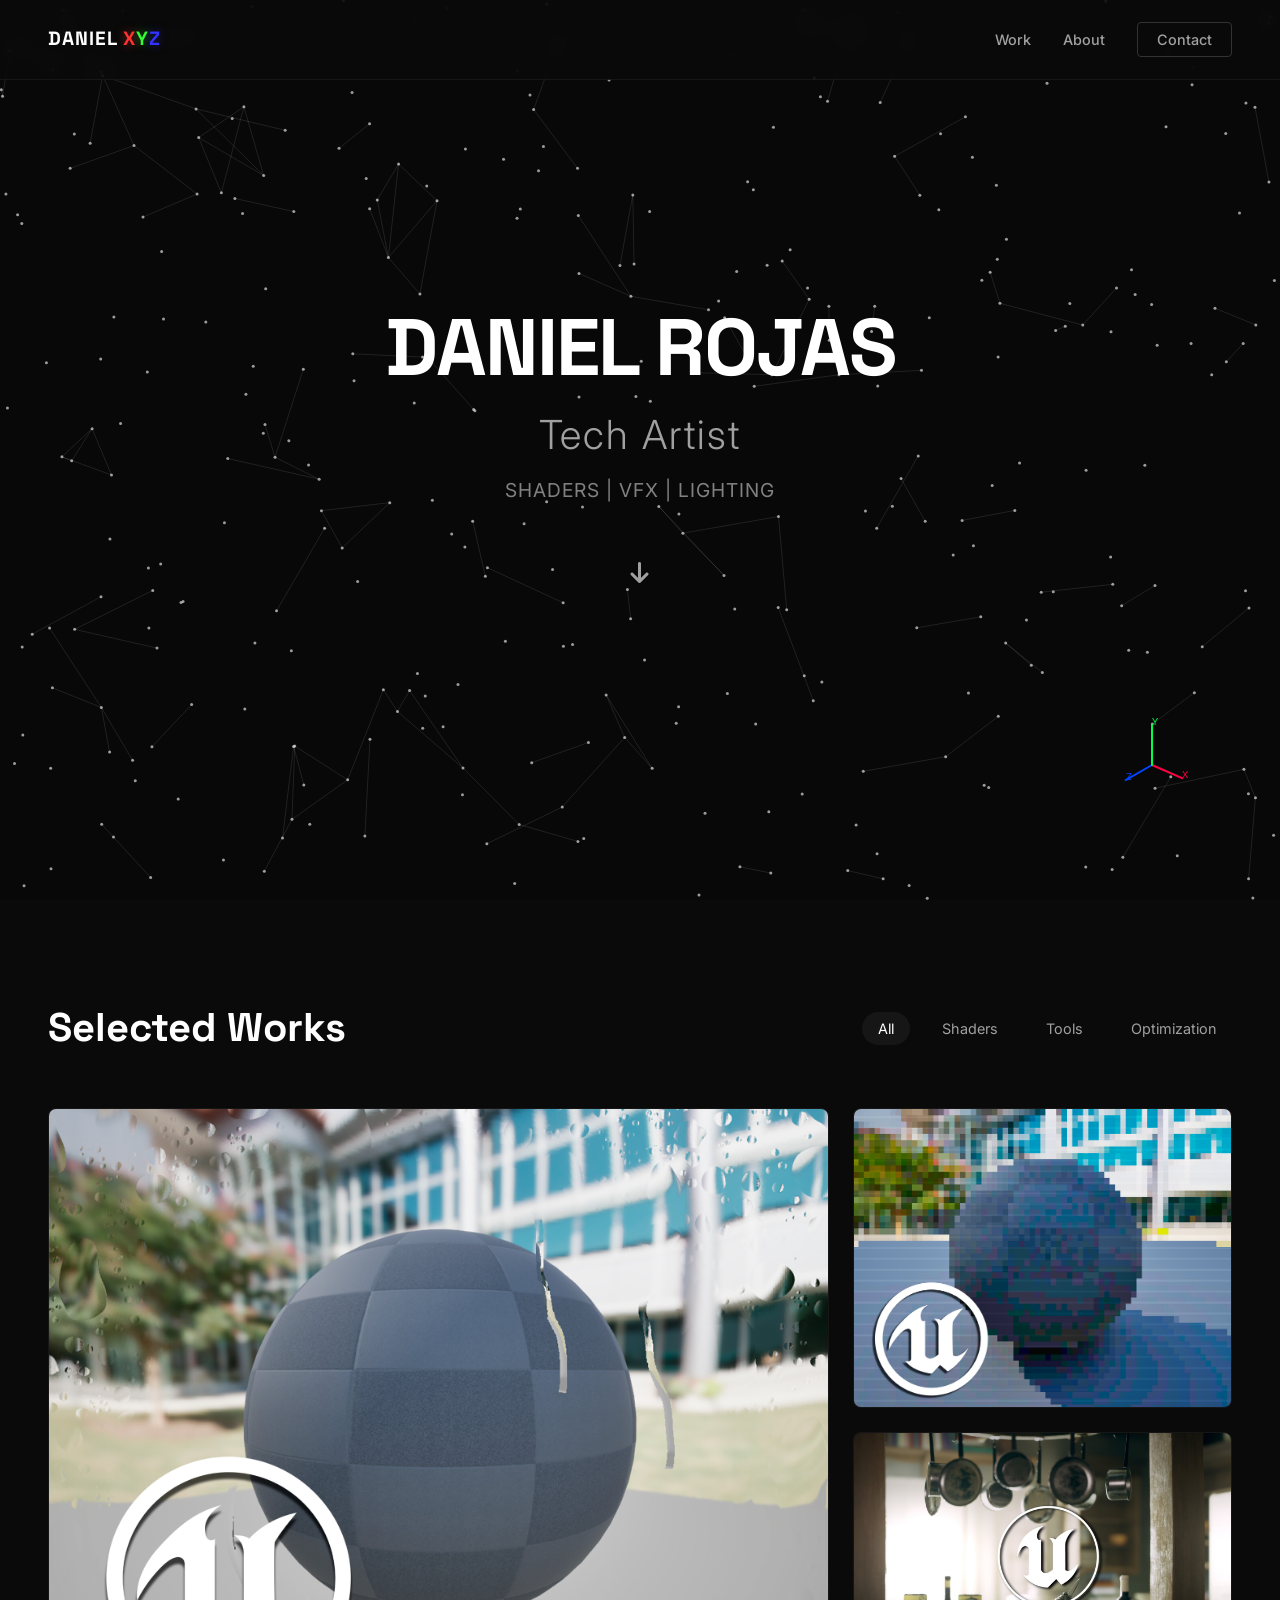
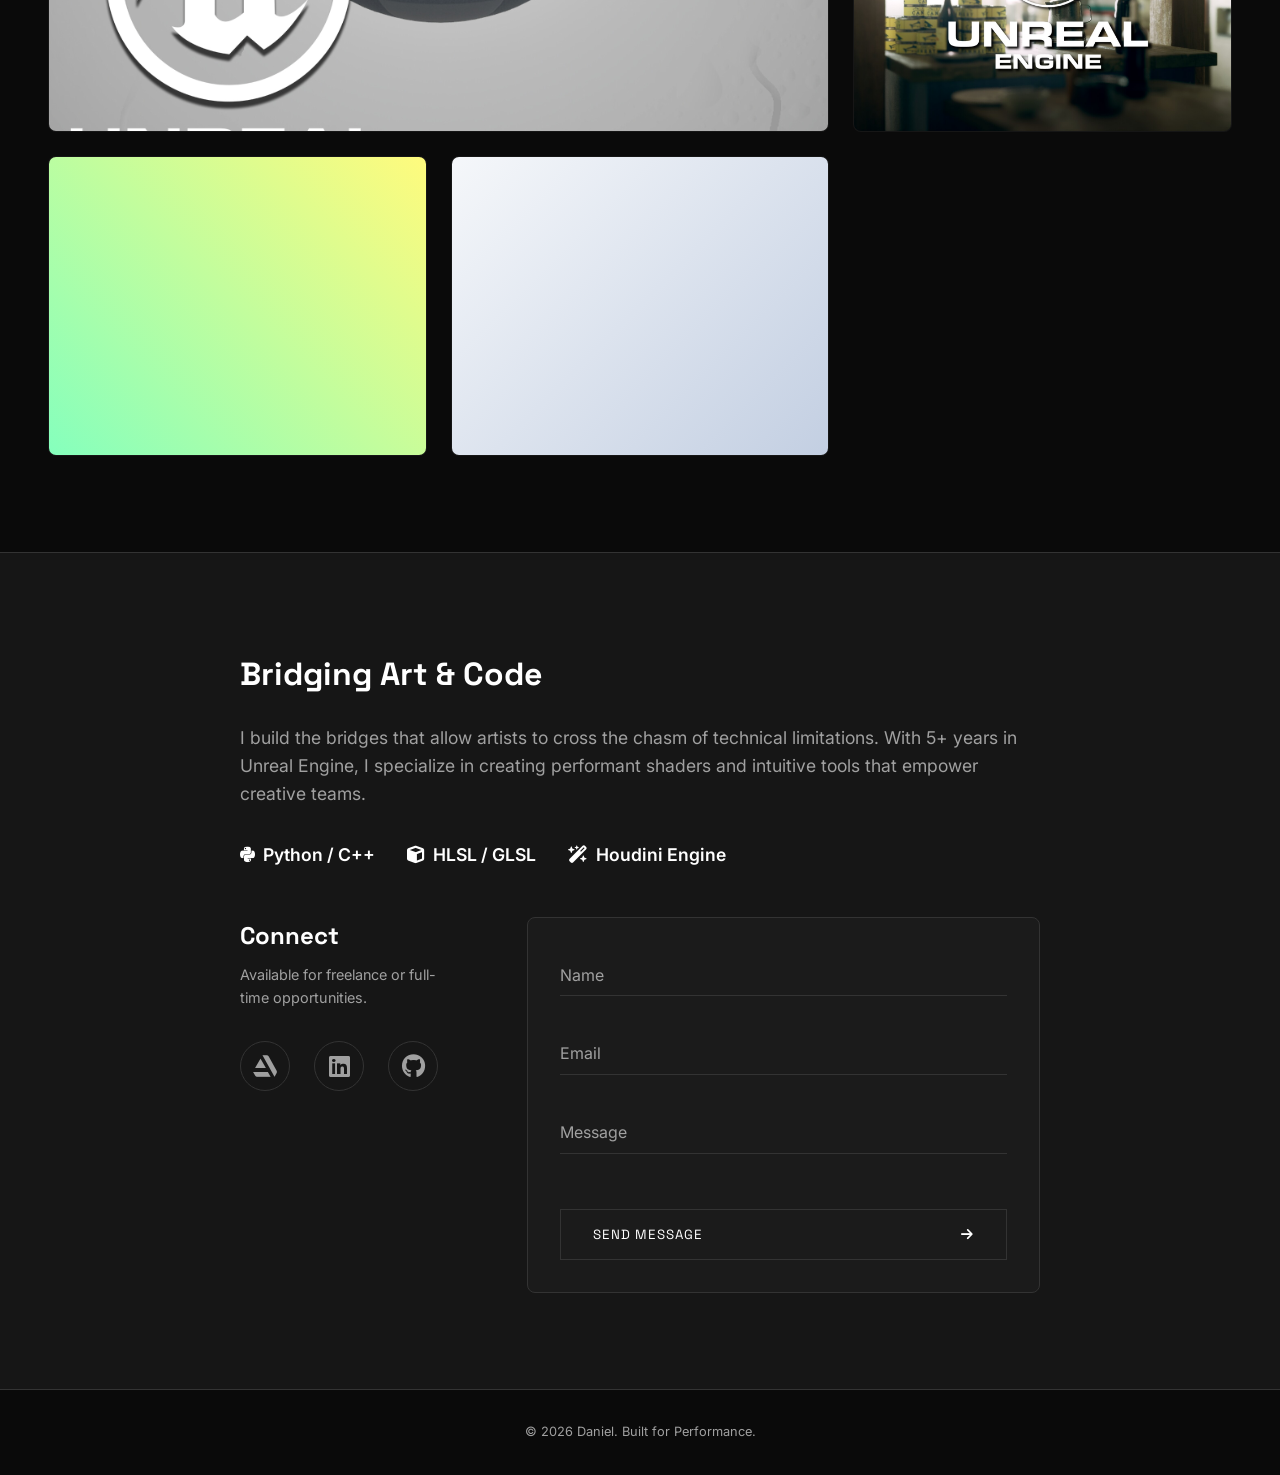
==== index.html @ ec12f109 "web" ====
<!DOCTYPE html>
<html lang="en">

<head>
    <meta charset="UTF-8">
    <meta name="viewport" content="width=device-width, initial-scale=1.0">
    <title>Technical Artist Portfolio</title>
    <meta name="description"
        content="Portfolio of a Senior Technical Artist specializing in Unreal Engine, Shaders, and Tools.">
    <link rel="preconnect" href="https://fonts.googleapis.com">
    <link rel="preconnect" href="https://fonts.gstatic.com" crossorigin>
    <link
        href="https://fonts.googleapis.com/css2?family=Inter:wght@300;400;600;800&family=Space+Grotesk:wght@400;700&display=swap"
        rel="stylesheet">
    <link rel="stylesheet" href="style.css">
    <!-- FontAwesome for Icons -->
    <link rel="stylesheet" href="https://cdnjs.cloudflare.com/ajax/libs/font-awesome/6.4.0/css/all.min.css">
</head>

<body>

    <!-- Navigation (Ghost/Minimal) -->
    <nav class="navbar">
        <div class="logo">DANIEL <span id="xyz-logo" class="xyz-wrapper"><span class="letter-x">X</span><span
                    class="letter-y">Y</span><span class="letter-z">Z</span></span></div>
        <ul class="nav-links">
            <li><a href="#work">Work</a></li>
            <li><a href="#about">About</a></li>
            <li><a href="#contact" class="cta-btn">Contact</a></li>
        </ul>
    </nav>

    <!-- Hero Section: The "3 Second Rule" Hook -->
    <header class="hero">
        <canvas id="tech-canvas"></canvas>
        <div class="video-background" style="opacity: 0.2;">
            <!-- Video can still play behind the canvas if desired, keeping structure -->
        </div>
        <div class="hero-content">
            <h1 class="glitch" data-text="DANIEL ROJAS">DANIEL ROJAS</h1>
            <p class="subtitle">Tech Artist</p>
            <p class="mini-subtitle">Shaders | VFX | Lighting</p>
            <a href="#work" class="scroll-down">
                <i class="fa-solid fa-arrow-down"></i>
            </a>
        </div>
    </header>

    <!-- Main Content -->
    <main>
        <!-- Work Grid (Bento Box Style) -->
        <section id="work" class="work-section">
            <div class="section-header">
                <h2>Selected Works</h2>
                <div class="filters">
                    <button class="filter-btn active" data-filter="all">All</button>
                    <button class="filter-btn" data-filter="shaders">Shaders</button>
                    <button class="filter-btn" data-filter="tools">Tools</button>
                    <button class="filter-btn" data-filter="optimization">Optimization</button>
                </div>
            </div>

            <div class="bento-grid">
                <!-- Project 1: RainDrop PostProcess -->
                <article class="project-card large" data-category="shaders">
                    <div class="media-container">
                        <div class="media-placeholder"
                            style="background-image: url('assets/project01/daniel-rojas-pp-drips.jpg');"></div>
                        <div class="overlay">
                            <h3>RainDrop PostProcess</h3>
                            <p>Screen-space rain effect using flow masks.</p>
                            <span class="tech-tag">UE5</span>
                            <span class="tech-tag">PostProcess</span>
                        </div>
                    </div>
                </article>

                <!-- Project 2: Pixelization -->
                <article class="project-card medium" data-category="shaders">
                    <div class="media-container">
                        <div class="media-placeholder"
                            style="background-image: url('assets/Project02/daniel-rojas-pp-pixelation.jpg');"></div>
                        <div class="overlay">
                            <h3>Pixelization Effect</h3>
                            <p>Retro-style post process.</p>
                            <span class="tech-tag">UE5</span>
                            <span class="tech-tag">HLSL</span>
                        </div>
                    </div>
                </article>

                <!-- Project 3: Project 03 -->
                <article class="project-card small" data-category="optimization">
                    <div class="media-container">
                        <div class="media-placeholder"
                            style="background-image: url('assets/Project03/daniel-rojas-logos.jpg');"></div>
                        <div class="overlay">
                            <h3>Project 03</h3>
                            <p>Tech Art Showcase.</p>
                            <span class="tech-tag">UE5</span>
                        </div>
                    </div>
                </article>

                <!-- Project 4: Medium (Lookdev) -->
                <article class="project-card medium" data-category="shaders">
                    <div class="media-container">
                        <div class="media-placeholder gradient-4"></div>
                        <div class="overlay">
                            <h3>NPR Toon Shader</h3>
                            <p>Guilty Gear striving aesthetic implementation.</p>
                            <span class="tech-tag">Material Graph</span>
                        </div>
                    </div>
                </article>
                <!-- Project 5: Small (Script) -->
                <article class="project-card small" data-category="tools">
                    <div class="media-container">
                        <div class="media-placeholder gradient-5"></div>
                        <div class="overlay">
                            <h3>Asset Validator</h3>
                            <p>Pre-commit hooks for Git.</p>
                            <span class="tech-tag">Python</span>
                        </div>
                    </div>
                </article>
            </div>
        </section>

        <!-- About / Contact Section (Combined for brevity) -->
        <section id="about" class="about-section">
            <div class="about-container">
                <div class="profile-text">
                    <h2>Bridging Art & Code</h2>
                    <p>I build the bridges that allow artists to cross the chasm of technical limitations. With 5+ years
                        in Unreal Engine, I specialize in creating performant shaders and intuitive tools that empower
                        creative teams.</p>
                    <ul class="skills-list">
                        <li><i class="fa-brands fa-python"></i> Python / C++</li>
                        <li><i class="fa-solid fa-cube"></i> HLSL / GLSL</li>
                        <li><i class="fa-solid fa-wand-magic-sparkles"></i> Houdini Engine</li>
                    </ul>
                </div>
                <div id="contact" class="contact-wrapper">
                    <div class="contact-info">
                        <h3>Connect</h3>
                        <p class="contact-desc">Available for freelance or full-time opportunities.</p>
                        <div class="social-links-minimal">
                            <a href="#" class="social-icon" aria-label="ArtStation"><i
                                    class="fa-brands fa-artstation"></i></a>
                            <a href="#" class="social-icon" aria-label="LinkedIn"><i
                                    class="fa-brands fa-linkedin"></i></a>
                            <a href="#" class="social-icon" aria-label="GitHub"><i class="fa-brands fa-github"></i></a>
                        </div>
                    </div>

                    <form id="contact-form" class="contact-form">
                        <div class="input-group">
                            <input type="text" id="name" required placeholder=" ">
                            <label for="name">Name</label>
                        </div>
                        <div class="input-group">
                            <input type="email" id="email" required placeholder=" ">
                            <label for="email">Email</label>
                        </div>
                        <div class="input-group">
                            <textarea id="message" required placeholder=" " rows="1"></textarea>
                            <label for="message">Message</label>
                        </div>
                        <button type="submit" class="submit-btn">
                            <span>Send Message</span>
                            <i class="fa-solid fa-arrow-right"></i>
                        </button>
                    </form>
                </div>
            </div>
        </section>
    </main>

    <footer>
        <p>&copy; 2026 Daniel. Built for Performance.</p>
    </footer>

    <!-- Project Modal -->
    <div id="project-modal" class="modal">
        <div class="modal-content">
            <span class="close-modal">&times;</span>
            <div class="modal-body">
                <div class="modal-visuals">
                    <!-- Toggle Switch (Will be populated dynamically by JS) -->
                    <div class="view-toggle">
                        <!-- Buttons injected by script.js -->
                    </div>
                    <div class="visual-display" id="modal-visual-container">
                        <!-- Dynamic Content Here -->
                        <div class="placeholder-visual">Final Render View</div>
                    </div>
                </div>
                <div class="modal-info">
                    <h2 id="modal-title">Project Title</h2>
                    <div class="tech-stack" id="modal-tags">
                        <span>UE5</span><span>Python</span>
                    </div>
                    <p id="modal-description">Detailed description of the problem solved and the technical approach
                        taken.</p>
                </div>
            </div>
        </div>
    </div>

    <script src="script.js"></script>
</body>

</html>
---- style.css ----
:root {
    --bg-color: #0a0a0a;
    --surface-color: #161616;
    --surface-hover: #222222;
    --text-primary: #ffffff;
    --text-secondary: #a0a0a0;
    --accent-color: #00f2ea;
    --accent-dim: rgba(0, 242, 234, 0.1);
    --border-color: #333;
    --gap: 1.5rem;
    --transition-speed: 0.3s cubic-bezier(0.25, 0.8, 0.25, 1);
}

* {
    margin: 0;
    padding: 0;
    box-sizing: border-box;
    scroll-behavior: smooth;
}

body {
    font-family: 'Inter', sans-serif;
    background-color: var(--bg-color);
    color: var(--text-primary);
    line-height: 1.6;
    overflow-x: hidden;
}

h1,
h2,
h3,
.logo {
    font-family: 'Space Grotesk', sans-serif;
}

a {
    text-decoration: none;
    color: inherit;
    transition: color var(--transition-speed);
}

/* Navbar */
.navbar {
    position: fixed;
    top: 0;
    width: 100%;
    padding: 1.5rem 3rem;
    display: flex;
    justify-content: space-between;
    align-items: center;
    z-index: 1000;
    background: rgba(10, 10, 10, 0.8);
    backdrop-filter: blur(10px);
    border-bottom: 1px solid rgba(255, 255, 255, 0.05);
}

.logo {
    font-weight: 700;
    font-size: 1.2rem;
    letter-spacing: 1px;
}

.accent {
    color: var(--accent-color);
}

/* XYZ Logo Animation */
.xyz-wrapper span {
    transition: color 0.5s ease;
    color: var(--accent-color);
    /* Default accent */
}

.xyz-wrapper.rgb-mode .letter-x {
    color: #ff3333;
    text-shadow: 0 0 10px rgba(255, 51, 51, 0.5);
}

.xyz-wrapper.rgb-mode .letter-y {
    color: #33ff33;
    text-shadow: 0 0 10px rgba(51, 255, 51, 0.5);
}

.xyz-wrapper.rgb-mode .letter-z {
    color: #3333ff;
    text-shadow: 0 0 10px rgba(51, 51, 255, 0.5);
}

.nav-links {
    list-style: none;
    display: flex;
    gap: 2rem;
}

.nav-links a {
    font-size: 0.9rem;
    font-weight: 500;
    color: var(--text-secondary);
}

.nav-links a:hover,
.nav-links a.active {
    color: var(--text-primary);
}

.cta-btn {
    border: 1px solid var(--border-color);
    padding: 0.5rem 1.2rem;
    border-radius: 4px;
}

.cta-btn:hover {
    border-color: var(--accent-color);
    color: var(--accent-color) !important;
}

/* Hero Section */
.hero {
    height: 100vh;
    width: 100%;
    position: relative;
    display: flex;
    align-items: center;
    justify-content: center;
    text-align: center;
    overflow: hidden;
}

.video-background {
    position: absolute;
    top: 0;
    left: 0;
    width: 100%;
    height: 100%;
    z-index: -1;
    background: #000;
}

.video-placeholder {
    width: 100%;
    height: 100%;
    background: radial-gradient(circle at center, #1a1a1a 0%, #000 100%);
    display: flex;
    align-items: center;
    justify-content: center;
    color: #333;
    font-family: 'Space Grotesk';
    font-size: 2rem;
    opacity: 0.5;
}

.hero-content {
    z-index: 1;
    max-width: 800px;
    padding: 0 2rem;
}

.hero h1 {
    font-size: 5rem;
    line-height: 1;
    margin-bottom: 1rem;
    text-transform: uppercase;
    letter-spacing: -2px;
}

/* Simple Glitch Effect on Hover and JS Interval */
.glitch:hover,
.glitch.active {
    text-shadow: 2px 2px var(--accent-color), -2px -2px #ff00c1;
    transition: text-shadow 0.1s;
}

.hero .subtitle {
    font-size: 2.5rem;
    color: var(--text-secondary);
    margin-bottom: 0.5rem;
    font-weight: 300;
    letter-spacing: 2px;
}

.hero .mini-subtitle {
    font-size: 1.2rem;
    color: var(--text-secondary);
    margin-bottom: 3rem;
    font-weight: 400;
    letter-spacing: 1px;
    opacity: 0.8;
    text-transform: uppercase;
}

.scroll-down {
    font-size: 1.5rem;
    color: var(--text-secondary);
    animation: bounce 2s infinite;
    display: inline-block;
}

@keyframes bounce {

    0%,
    20%,
    50%,
    80%,
    100% {
        transform: translateY(0);
    }

    40% {
        transform: translateY(-10px);
    }

    60% {
        transform: translateY(-5px);
    }
}

/* Work Section */
.work-section {
    padding: 6rem 3rem;
    max-width: 1400px;
    margin: 0 auto;
}

.section-header {
    display: flex;
    justify-content: space-between;
    align-items: center;
    margin-bottom: 3rem;
    flex-wrap: wrap;
    gap: 1rem;
}

.section-header h2 {
    font-size: 2.5rem;
}

.filters {
    display: flex;
    gap: 1rem;
}

.filter-btn {
    background: transparent;
    border: none;
    color: var(--text-secondary);
    cursor: pointer;
    font-family: 'Inter', sans-serif;
    font-size: 0.9rem;
    padding: 0.5rem 1rem;
    border-radius: 20px;
    transition: all 0.2s;
}

.filter-btn.active,
.filter-btn:hover {
    background: var(--surface-color);
    color: var(--text-primary);
}

/* Bento Grid */
.bento-grid {
    display: grid;
    grid-template-columns: repeat(auto-fit, minmax(300px, 1fr));
    gap: var(--gap);
    grid-auto-rows: 300px;
}

.project-card {
    position: relative;
    background: var(--surface-color);
    border-radius: 8px;
    overflow: hidden;
    cursor: pointer;
    transition: transform 0.3s ease, border-color 0.3s ease;
    border: 1px solid transparent;
}

.project-card:hover {
    transform: translateY(-5px);
    border-color: var(--border-color);
    z-index: 10;
}

/* Grid Spans for Bento Effect */
.project-card.large {
    grid-column: span 2;
    grid-row: span 2;
}

.project-card.medium {
    grid-row: span 1;
}

@media (max-width: 768px) {
    .project-card.large {
        grid-column: span 1;
    }
}

.media-container {
    width: 100%;
    height: 100%;
    position: relative;
}

.media-placeholder {
    width: 100%;
    height: 100%;
    background-size: cover;
    background-position: center;
}

/* Gradients as placeholder images */
.gradient-1 {
    background: linear-gradient(45deg, #FF3CAC 0%, #784BA0 50%, #2B86C5 100%);
}

.gradient-2 {
    background: linear-gradient(160deg, #0093E9 0%, #80D0C7 100%);
}

.gradient-3 {
    background: linear-gradient(62deg, #8EC5FC 0%, #E0C3FC 100%);
}

.gradient-4 {
    background: linear-gradient(45deg, #85FFBD 0%, #FFFB7D 100%);
}

.gradient-5 {
    background: linear-gradient(135deg, #f5f7fa 0%, #c3cfe2 100%);
}

.overlay {
    position: absolute;
    bottom: 0;
    left: 0;
    width: 100%;
    padding: 1.5rem;
    background: linear-gradient(to top, rgba(0, 0, 0, 0.9), rgba(0, 0, 0, 0));
    color: white;
    transform: translateY(10px);
    opacity: 0;
    transition: all 0.3s ease;
}

.project-card:hover .overlay {
    opacity: 1;
    transform: translateY(0);
}

.overlay h3 {
    font-size: 1.2rem;
    margin-bottom: 0.3rem;
}

.overlay p {
    font-size: 0.85rem;
    color: #ccc;
    margin-bottom: 0.8rem;
}

.tech-tag {
    font-size: 0.7rem;
    background: rgba(255, 255, 255, 0.1);
    padding: 0.2rem 0.5rem;
    border-radius: 4px;
    margin-right: 0.3rem;
    backdrop-filter: blur(5px);
}

/* About Section */
.about-section {
    padding: 6rem 3rem;
    background: var(--surface-color);
    border-top: 1px solid var(--border-color);
}

.about-container {
    max-width: 800px;
    margin: 0 auto;
}

.profile-text h2 {
    margin-bottom: 1.5rem;
    font-size: 2rem;
}

.profile-text p {
    font-size: 1.1rem;
    color: var(--text-secondary);
    margin-bottom: 2rem;
}

.skills-list {
    list-style: none;
    display: flex;
    gap: 2rem;
    margin-bottom: 3rem;
    flex-wrap: wrap;
}

.skills-list li {
    font-size: 1.1rem;
    font-weight: 600;
    display: flex;
    align-items: center;
    gap: 0.5rem;
}

.contact-links {
    display: flex;
    flex-direction: column;
    gap: 1rem;
}

.social-link {
    font-family: 'Space Grotesk', sans-serif;
    font-size: 1.5rem;
    padding: 1rem 0;
    border-bottom: 1px solid var(--border-color);
    display: flex;
    justify-content: space-between;
    align-items: center;
}

.social-link:hover {
    color: var(--accent-color);
    border-color: var(--accent-color);
    padding-left: 1rem;
    /* Animation trigger */
}

/* Footer */
footer {
    padding: 2rem;
    text-align: center;
    background: var(--bg-color);
    color: var(--text-secondary);
    font-size: 0.8rem;
    border-top: 1px solid var(--border-color);
}

/* MOdal */
.modal {
    display: none;
    position: fixed;
    top: 0;
    left: 0;
    width: 100%;
    height: 100%;
    background: rgba(0, 0, 0, 0.9);
    z-index: 2000;
    opacity: 0;
    transition: opacity 0.3s ease;
    align-items: center;
    justify-content: center;
}

.modal.open {
    display: flex;
    opacity: 1;
}

.modal-content {
    background: var(--surface-color);
    width: 90%;
    max-width: 1000px;
    height: 80vh;
    border-radius: 8px;
    position: relative;
    overflow: hidden;
    display: flex;
    flex-direction: column;
    box-shadow: 0 0 30px rgba(0, 0, 0, 0.5);
    border: 1px solid var(--border-color);
}

.close-modal {
    position: absolute;
    top: 1rem;
    right: 1.5rem;
    font-size: 2rem;
    cursor: pointer;
    z-index: 2100;
    color: var(--text-primary);
}

.modal-body {
    display: flex;
    height: 100%;
    overflow: hidden;
}

.modal-visuals {
    flex: 2;
    background: #000;
    position: relative;
    display: flex;
    flex-direction: column;
}

.view-toggle {
    position: absolute;
    top: 1rem;
    left: 50%;
    transform: translateX(-50%);
    z-index: 10;
    display: flex;
    gap: 5px;
    background: rgba(0, 0, 0, 0.5);
    backdrop-filter: blur(10px);
    border-radius: 20px;
    padding: 4px;
    border: 1px solid rgba(255, 255, 255, 0.1);
    max-width: 90%;
    overflow-x: auto;
    white-space: nowrap;
    scrollbar-width: none;
}

.view-toggle::-webkit-scrollbar {
    display: none;
}

.toggle-btn {
    background: transparent;
    border: none;
    color: #ccc;
    padding: 0.5rem 1rem;
    border-radius: 16px;
    cursor: pointer;
    font-size: 0.75rem;
    font-weight: 600;
    transition: all 0.3s ease;
    flex-shrink: 0;
    text-transform: uppercase;
}

.toggle-btn.active {
    background: var(--text-primary);
    color: #000;
}

.visual-display {
    flex: 1;
    display: flex;
    align-items: center;
    justify-content: center;
}

.placeholder-visual {
    color: #555;
    font-family: 'Space Grotesk';
    font-size: 1.5rem;
}

.modal-info {
    flex: 1;
    padding: 3rem;
    overflow-y: auto;
    border-left: 1px solid var(--border-color);
    background: var(--surface-color);
}

.modal-info h2 {
    font-size: 2rem;
    margin-bottom: 1rem;
    line-height: 1.2;
}

.modal-info .tech-stack {
    display: flex;
    gap: 0.5rem;
    margin-bottom: 2rem;
    flex-wrap: wrap;
}

.modal-info .tech-stack span {
    font-size: 0.8rem;
    border: 1px solid var(--border-color);
    padding: 0.2rem 0.6rem;
    border-radius: 4px;
    color: var(--text-secondary);
}

.modal-info p {
    color: var(--text-secondary);
    font-size: 1rem;
    margin-bottom: 1.5rem;
}

@media (max-width: 900px) {
    .modal-body {
        flex-direction: column;
        overflow-y: auto;
    }

    .modal-content {
        height: 90vh;
    }

    .modal-visuals {
        min-height: 300px;
    }

    .modal-info {
        border-left: none;
        border-top: 1px solid var(--border-color);
    }
}

/* Canvas Background */
#tech-canvas {
    position: absolute;
    top: 0;
    left: 0;
    width: 100%;
    height: 100%;
    z-index: 0;
}

/* Contact Form Styling */
.contact-wrapper {
    display: flex;
    gap: 4rem;
    margin-top: 3rem;
    align-items: flex-start;
}

.contact-info {
    flex: 1;
}

.contact-info h3 {
    font-size: 1.5rem;
    margin-bottom: 0.5rem;
}

.contact-desc {
    color: var(--text-secondary);
    margin-bottom: 2rem;
    font-size: 0.9rem;
}

.social-links-minimal {
    display: flex;
    gap: 1.5rem;
}

.social-icon {
    font-size: 1.5rem;
    color: var(--text-secondary);
    transition: color 0.3s ease, transform 0.3s ease;
    border: 1px solid var(--border-color);
    padding: 10px;
    border-radius: 50%;
    width: 50px;
    height: 50px;
    display: flex;
    align-items: center;
    justify-content: center;
}

.social-icon:hover {
    color: var(--accent-color);
    border-color: var(--accent-color);
    transform: translateY(-3px);
}

.contact-form {
    flex: 2;
    display: flex;
    flex-direction: column;
    gap: 2rem;
    background: rgba(255, 255, 255, 0.02);
    padding: 2rem;
    border-radius: 8px;
    border: 1px solid var(--border-color);
}

.input-group {
    position: relative;
    width: 100%;
}

.input-group input,
.input-group textarea {
    width: 100%;
    background: transparent;
    border: none;
    border-bottom: 1px solid var(--border-color);
    padding: 0.8rem 0;
    color: var(--text-primary);
    font-family: 'Inter', sans-serif;
    font-size: 1rem;
    transition: border-color 0.3s ease;
    resize: none;
}

.input-group input:focus,
.input-group textarea:focus {
    outline: none;
    border-color: var(--accent-color);
}

/* Floating Label Animation */
.input-group label {
    position: absolute;
    top: 0.8rem;
    left: 0;
    color: var(--text-secondary);
    pointer-events: none;
    transition: 0.3s ease all;
}

.input-group input:focus~label,
.input-group input:not(:placeholder-shown)~label,
.input-group textarea:focus~label,
.input-group textarea:not(:placeholder-shown)~label {
    top: -1.2rem;
    font-size: 0.8rem;
    color: var(--accent-color);
}

.submit-btn {
    background: transparent;
    border: 1px solid var(--border-color);
    color: var(--text-primary);
    padding: 1rem 2rem;
    font-family: 'Space Grotesk', sans-serif;
    text-transform: uppercase;
    letter-spacing: 1px;
    cursor: pointer;
    display: flex;
    justify-content: space-between;
    align-items: center;
    transition: all 0.3s ease;
    margin-top: 1rem;
}

.submit-btn:hover {
    background: var(--accent-dim);
    border-color: var(--accent-color);
    color: var(--accent-color);
}

@media (max-width: 768px) {
    .navbar {
        padding: 1rem 1.5rem;
    }

    .logo {
        font-size: 1rem;
    }

    .hero h1 {
        font-size: 2.8rem;
        /* Smaller title */
        letter-spacing: -1px;
    }

    .hero .subtitle {
        font-size: 1.2rem;
        margin-bottom: 2rem;
    }

    .work-section {
        padding: 4rem 1rem;
        /* Less padding on sides */
    }

    .bento-grid {
        grid-template-columns: 1fr;
        /* Force 1 column */
        grid-auto-rows: auto;
        /* Flexible height */
        gap: 1rem;
    }

    .project-card {
        min-height: auto;
    }

    /* Important: Force aspect ratio to prevent cropping */
    .project-card.large {
        grid-column: span 1;
        grid-row: span 1;
        aspect-ratio: 16/9;
    }

    .project-card.medium,
    .project-card.small {
        grid-row: span 1;
        aspect-ratio: 3/2;
        min-height: 220px;
    }

    .contact-wrapper {
        flex-direction: column;
        gap: 2rem;
    }

    .modal-content {
        width: 95%;
        height: 85vh;
    }
}
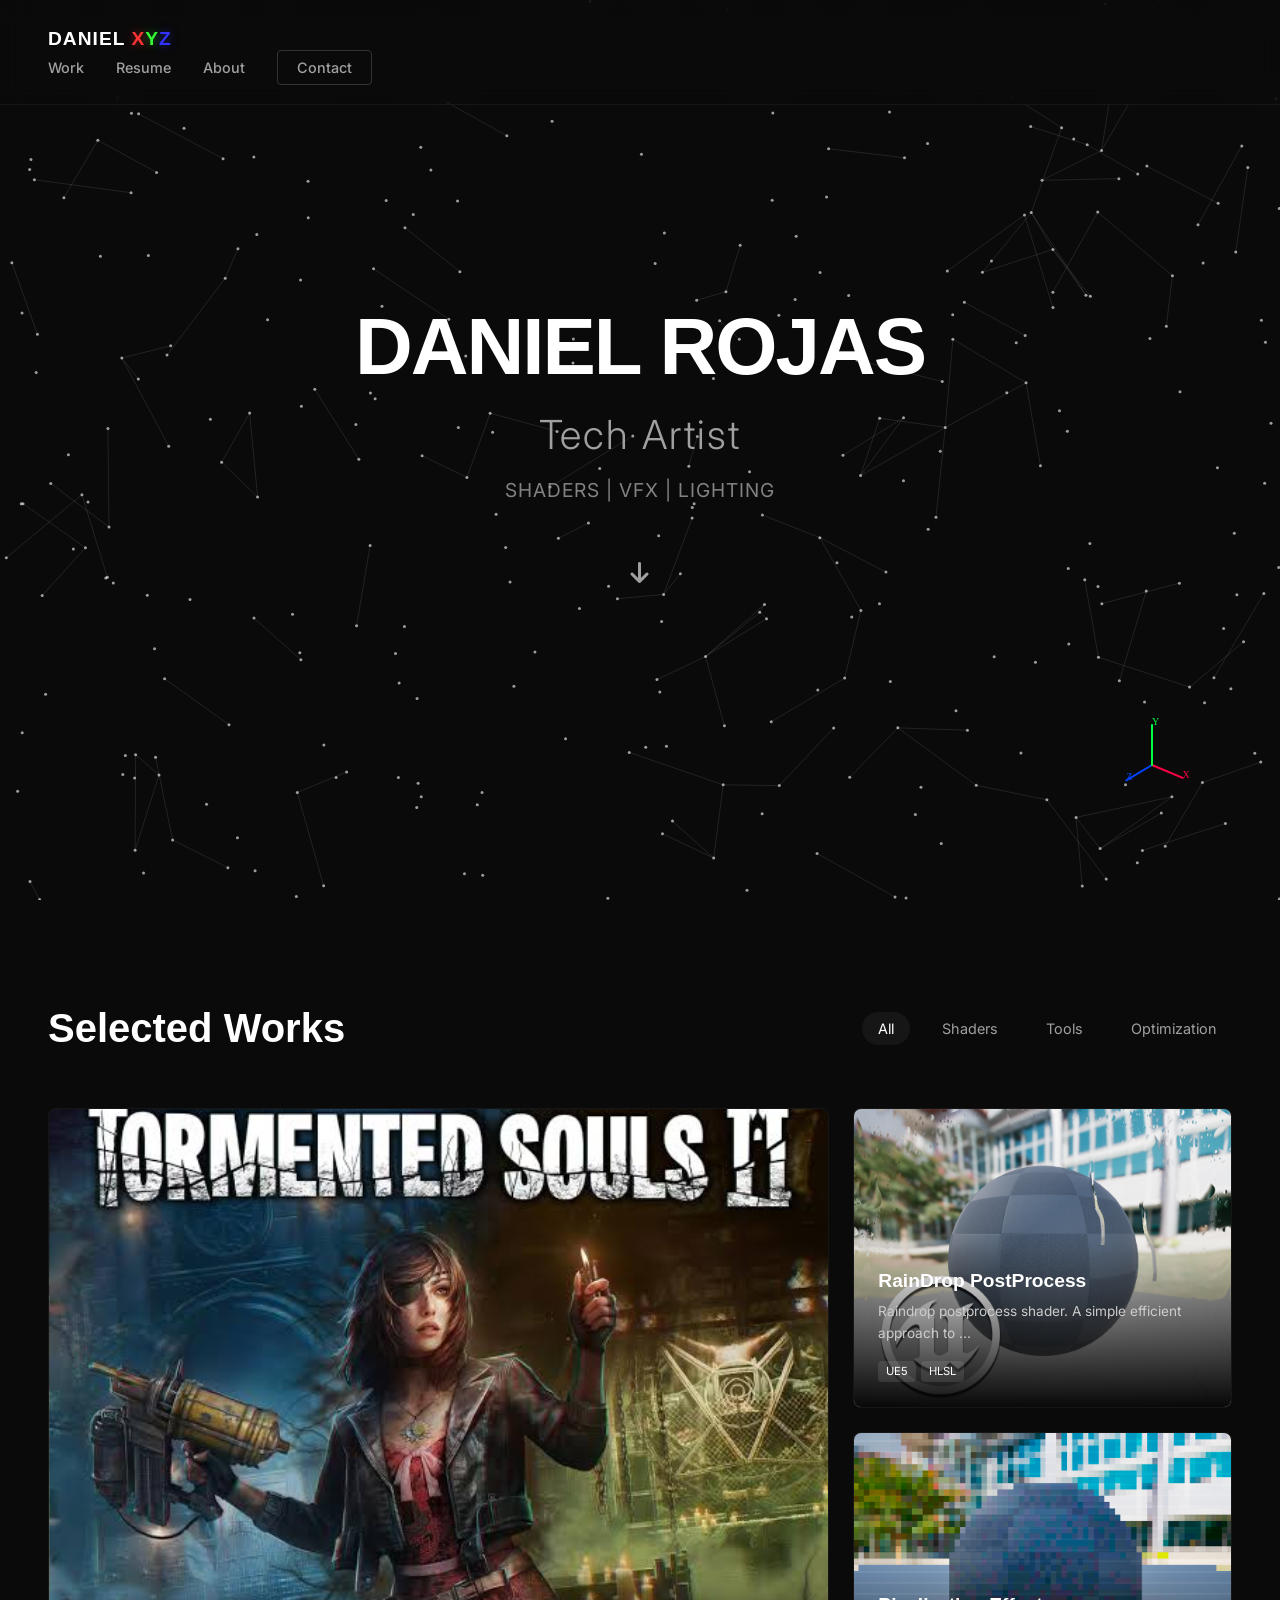
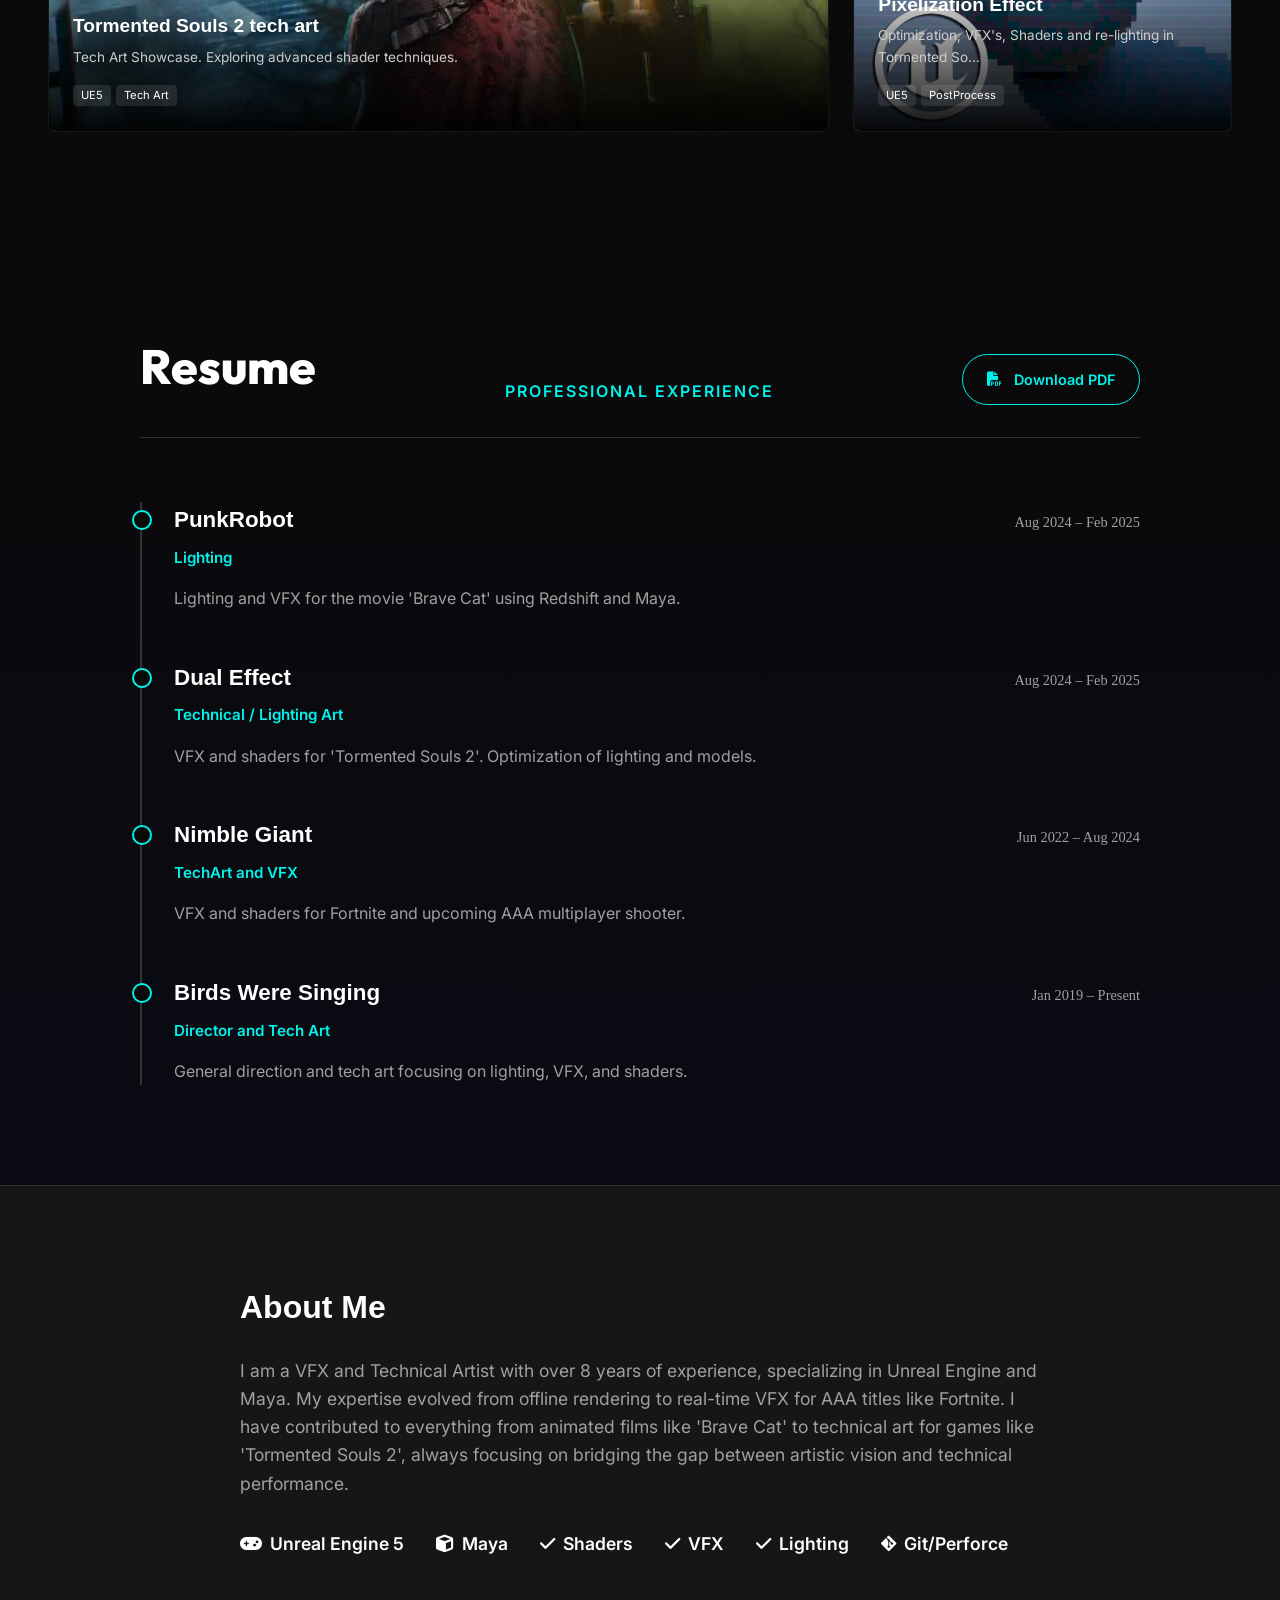
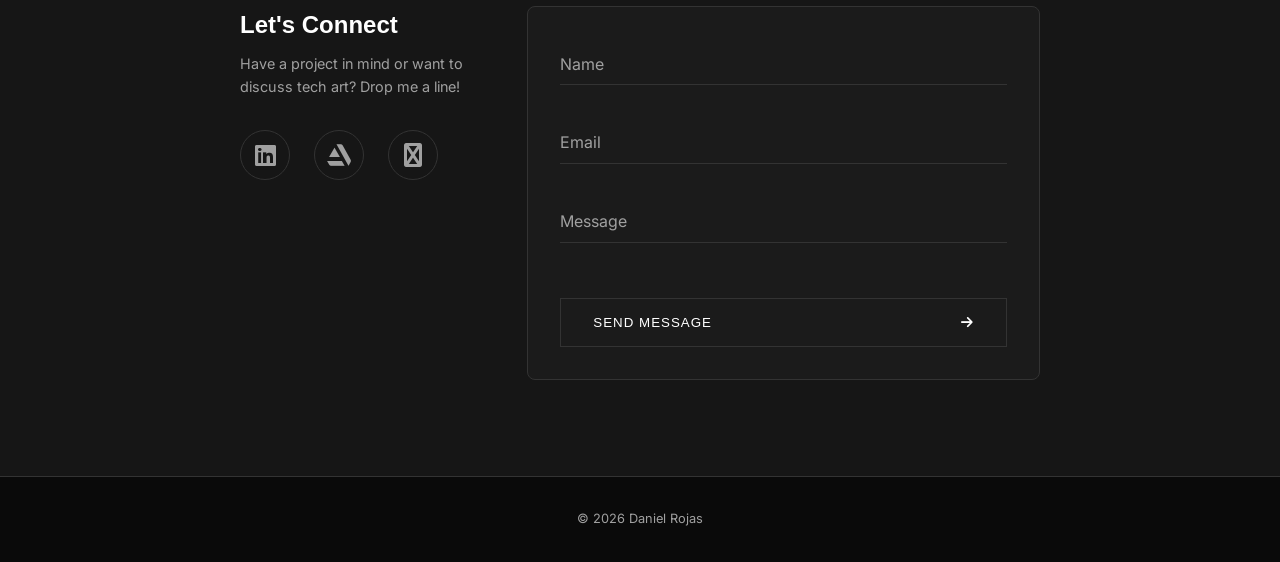
==== commit 4ad848ff: "Initial portfolio commit" ====
--- a/index.html
+++ b/index.html
@@ -1,214 +1,168 @@
-<!DOCTYPE html>
-<html lang="en">
-
-<head>
-    <meta charset="UTF-8">
-    <meta name="viewport" content="width=device-width, initial-scale=1.0">
-    <title>Technical Artist Portfolio</title>
-    <meta name="description"
-        content="Portfolio of a Senior Technical Artist specializing in Unreal Engine, Shaders, and Tools.">
-    <link rel="preconnect" href="https://fonts.googleapis.com">
-    <link rel="preconnect" href="https://fonts.gstatic.com" crossorigin>
-    <link
-        href="https://fonts.googleapis.com/css2?family=Inter:wght@300;400;600;800&family=Space+Grotesk:wght@400;700&display=swap"
-        rel="stylesheet">
-    <link rel="stylesheet" href="style.css">
-    <!-- FontAwesome for Icons -->
-    <link rel="stylesheet" href="https://cdnjs.cloudflare.com/ajax/libs/font-awesome/6.4.0/css/all.min.css">
-</head>
-
-<body>
-
-    <!-- Navigation (Ghost/Minimal) -->
-    <nav class="navbar">
-        <div class="logo">DANIEL <span id="xyz-logo" class="xyz-wrapper"><span class="letter-x">X</span><span
-                    class="letter-y">Y</span><span class="letter-z">Z</span></span></div>
-        <ul class="nav-links">
-            <li><a href="#work">Work</a></li>
-            <li><a href="#about">About</a></li>
-            <li><a href="#contact" class="cta-btn">Contact</a></li>
-        </ul>
-    </nav>
-
-    <!-- Hero Section: The "3 Second Rule" Hook -->
-    <header class="hero">
-        <canvas id="tech-canvas"></canvas>
-        <div class="video-background" style="opacity: 0.2;">
-            <!-- Video can still play behind the canvas if desired, keeping structure -->
-        </div>
-        <div class="hero-content">
-            <h1 class="glitch" data-text="DANIEL ROJAS">DANIEL ROJAS</h1>
-            <p class="subtitle">Tech Artist</p>
-            <p class="mini-subtitle">Shaders | VFX | Lighting</p>
-            <a href="#work" class="scroll-down">
-                <i class="fa-solid fa-arrow-down"></i>
-            </a>
-        </div>
-    </header>
-
-    <!-- Main Content -->
-    <main>
-        <!-- Work Grid (Bento Box Style) -->
-        <section id="work" class="work-section">
-            <div class="section-header">
-                <h2>Selected Works</h2>
-                <div class="filters">
-                    <button class="filter-btn active" data-filter="all">All</button>
-                    <button class="filter-btn" data-filter="shaders">Shaders</button>
-                    <button class="filter-btn" data-filter="tools">Tools</button>
-                    <button class="filter-btn" data-filter="optimization">Optimization</button>
-                </div>
-            </div>
-
-            <div class="bento-grid">
-                <!-- Project 1: RainDrop PostProcess -->
-                <article class="project-card large" data-category="shaders">
-                    <div class="media-container">
-                        <div class="media-placeholder"
-                            style="background-image: url('assets/project01/daniel-rojas-pp-drips.jpg');"></div>
-                        <div class="overlay">
-                            <h3>RainDrop PostProcess</h3>
-                            <p>Screen-space rain effect using flow masks.</p>
-                            <span class="tech-tag">UE5</span>
-                            <span class="tech-tag">PostProcess</span>
-                        </div>
-                    </div>
-                </article>
-
-                <!-- Project 2: Pixelization -->
-                <article class="project-card medium" data-category="shaders">
-                    <div class="media-container">
-                        <div class="media-placeholder"
-                            style="background-image: url('assets/Project02/daniel-rojas-pp-pixelation.jpg');"></div>
-                        <div class="overlay">
-                            <h3>Pixelization Effect</h3>
-                            <p>Retro-style post process.</p>
-                            <span class="tech-tag">UE5</span>
-                            <span class="tech-tag">HLSL</span>
-                        </div>
-                    </div>
-                </article>
-
-                <!-- Project 3: Project 03 -->
-                <article class="project-card small" data-category="optimization">
-                    <div class="media-container">
-                        <div class="media-placeholder"
-                            style="background-image: url('assets/Project03/daniel-rojas-logos.jpg');"></div>
-                        <div class="overlay">
-                            <h3>Project 03</h3>
-                            <p>Tech Art Showcase.</p>
-                            <span class="tech-tag">UE5</span>
-                        </div>
-                    </div>
-                </article>
-
-                <!-- Project 4: Medium (Lookdev) -->
-                <article class="project-card medium" data-category="shaders">
-                    <div class="media-container">
-                        <div class="media-placeholder gradient-4"></div>
-                        <div class="overlay">
-                            <h3>NPR Toon Shader</h3>
-                            <p>Guilty Gear striving aesthetic implementation.</p>
-                            <span class="tech-tag">Material Graph</span>
-                        </div>
-                    </div>
-                </article>
-                <!-- Project 5: Small (Script) -->
-                <article class="project-card small" data-category="tools">
-                    <div class="media-container">
-                        <div class="media-placeholder gradient-5"></div>
-                        <div class="overlay">
-                            <h3>Asset Validator</h3>
-                            <p>Pre-commit hooks for Git.</p>
-                            <span class="tech-tag">Python</span>
-                        </div>
-                    </div>
-                </article>
-            </div>
-        </section>
-
-        <!-- About / Contact Section (Combined for brevity) -->
-        <section id="about" class="about-section">
-            <div class="about-container">
-                <div class="profile-text">
-                    <h2>Bridging Art & Code</h2>
-                    <p>I build the bridges that allow artists to cross the chasm of technical limitations. With 5+ years
-                        in Unreal Engine, I specialize in creating performant shaders and intuitive tools that empower
-                        creative teams.</p>
-                    <ul class="skills-list">
-                        <li><i class="fa-brands fa-python"></i> Python / C++</li>
-                        <li><i class="fa-solid fa-cube"></i> HLSL / GLSL</li>
-                        <li><i class="fa-solid fa-wand-magic-sparkles"></i> Houdini Engine</li>
-                    </ul>
-                </div>
-                <div id="contact" class="contact-wrapper">
-                    <div class="contact-info">
-                        <h3>Connect</h3>
-                        <p class="contact-desc">Available for freelance or full-time opportunities.</p>
-                        <div class="social-links-minimal">
-                            <a href="#" class="social-icon" aria-label="ArtStation"><i
-                                    class="fa-brands fa-artstation"></i></a>
-                            <a href="#" class="social-icon" aria-label="LinkedIn"><i
-                                    class="fa-brands fa-linkedin"></i></a>
-                            <a href="#" class="social-icon" aria-label="GitHub"><i class="fa-brands fa-github"></i></a>
-                        </div>
-                    </div>
-
-                    <form id="contact-form" class="contact-form">
-                        <div class="input-group">
-                            <input type="text" id="name" required placeholder=" ">
-                            <label for="name">Name</label>
-                        </div>
-                        <div class="input-group">
-                            <input type="email" id="email" required placeholder=" ">
-                            <label for="email">Email</label>
-                        </div>
-                        <div class="input-group">
-                            <textarea id="message" required placeholder=" " rows="1"></textarea>
-                            <label for="message">Message</label>
-                        </div>
-                        <button type="submit" class="submit-btn">
-                            <span>Send Message</span>
-                            <i class="fa-solid fa-arrow-right"></i>
-                        </button>
-                    </form>
-                </div>
-            </div>
-        </section>
-    </main>
-
-    <footer>
-        <p>&copy; 2026 Daniel. Built for Performance.</p>
-    </footer>
-
-    <!-- Project Modal -->
-    <div id="project-modal" class="modal">
-        <div class="modal-content">
-            <span class="close-modal">&times;</span>
-            <div class="modal-body">
-                <div class="modal-visuals">
-                    <!-- Toggle Switch (Will be populated dynamically by JS) -->
-                    <div class="view-toggle">
-                        <!-- Buttons injected by script.js -->
-                    </div>
-                    <div class="visual-display" id="modal-visual-container">
-                        <!-- Dynamic Content Here -->
-                        <div class="placeholder-visual">Final Render View</div>
-                    </div>
-                </div>
-                <div class="modal-info">
-                    <h2 id="modal-title">Project Title</h2>
-                    <div class="tech-stack" id="modal-tags">
-                        <span>UE5</span><span>Python</span>
-                    </div>
-                    <p id="modal-description">Detailed description of the problem solved and the technical approach
-                        taken.</p>
-                </div>
-            </div>
-        </div>
-    </div>
-
-    <script src="script.js"></script>
-</body>
-
+<!DOCTYPE html>
+<html lang="en">
+
+<head>
+  <meta charset="UTF-8">
+  <meta name="viewport" content="width=device-width, initial-scale=1.0">
+  <title>Daniel Rojas | Technical Artist</title>
+  <meta name="description"
+    content="Portfolio of Daniel Rojas, Technical Artist specializing in Shaders, VFX, and Lighting in Unreal Engine.">
+  <!-- Font Awesome -->
+  <link rel="stylesheet" href="https://cdnjs.cloudflare.com/ajax/libs/font-awesome/6.4.0/css/all.min.css">
+  <!-- Google Fonts -->
+  <link rel="preconnect" href="https://fonts.googleapis.com">
+  <link rel="preconnect" href="https://fonts.gstatic.com" crossorigin>
+  <link
+    href="https://fonts.googleapis.com/css2?family=Inter:wght@300;400;500;700&family=Outfit:wght@400;600;800&display=swap"
+    rel="stylesheet">
+  <!-- Favicon -->
+  <link rel="icon" type="image/png" href="favicon.png">
+  <link rel="stylesheet" href="style.css?v=8">
+</head>
+
+<body>
+  <!-- Navigation -->
+  <nav class="navbar">
+    <div class="nav-container">
+      <div class="logo">
+        <span class="logo-text">DANIEL <span class="xyz-wrapper" id="xyz-logo"><span class="letter-x">X</span><span
+              class="letter-y">Y</span><span class="letter-z">Z</span></span></span>
+      </div>
+
+      <button class="hamburger-btn" id="hamburger-btn" aria-label="Menu">
+        <i class="fa-solid fa-bars"></i>
+      </button>
+
+      <ul class="nav-links" id="nav-links">
+        <li><a href="#work">Work</a></li>
+        <li><a href="#resume">Resume</a></li>
+        <li><a href="#about">About</a></li>
+        <li><a href="#contact" class="cta-btn">Contact</a></li>
+      </ul>
+    </div>
+  </nav>
+
+  <!-- Hero Section -->
+  <header class="hero">
+    <canvas id="tech-canvas"></canvas>
+    <div class="hero-content">
+      <h1 class="glitch" id="hero-title" data-text="DANIEL ROJAS">DANIEL ROJAS</h1>
+      <p class="subtitle" id="hero-subtitle">Tech Artist</p>
+      <p class="mini-subtitle" id="hero-specialties">Shaders | VFX | Lighting</p>
+      <a href="#work" class="scroll-down" aria-label="Scroll down to work section">
+        <i class="fa-solid fa-arrow-down"></i>
+      </a>
+    </div>
+  </header>
+
+  <!-- Main Content -->
+  <main>
+    <!-- Work Grid -->
+    <section id="work" class="work-section">
+      <div class="section-header">
+        <h2>Selected Works</h2>
+        <div class="filters">
+          <button class="filter-btn active" data-filter="all">All</button>
+          <button class="filter-btn" data-filter="shaders">Shaders</button>
+          <button class="filter-btn" data-filter="tools">Tools</button>
+          <button class="filter-btn" data-filter="optimization">Optimization</button>
+        </div>
+      </div>
+
+      <div class="bento-grid">
+        <!-- Projects will be injected by JavaScript -->
+      </div>
+    </section>
+
+    <!-- Resume Section -->
+    <section id="resume" class="resume-section">
+      <div class="resume-container">
+        <div class="resume-header">
+          <h2 id="resume-title">Resume</h2>
+          <p id="resume-subtitle">Professional Journey</p>
+          <a href="assets/RESUME_DR_2025.pdf" class="download-btn" id="resume-download" target="_blank">
+            <i class="fa-solid fa-file-pdf"></i> Download PDF
+          </a>
+        </div>
+        <div class="resume-timeline" id="resume-timeline">
+          <!-- Experience will be injected by JS -->
+        </div>
+      </div>
+    </section>
+
+    <!-- About / Contact Section -->
+    <section id="about" class="about-section">
+      <div class="about-container">
+        <div class="profile-text">
+          <h2 id="about-title">Bridging Art & Code</h2>
+          <p id="about-description">I build the bridges that allow artists to cross the chasm of technical limitations.
+          </p>
+          <ul class="skills-list" id="skills-list">
+            <!-- Skills will be populated by JS -->
+          </ul>
+        </div>
+        <div id="contact" class="contact-wrapper">
+          <div class="contact-info">
+            <h3 id="contact-title">Connect</h3>
+            <p class="contact-desc" id="contact-description">Available for projects.</p>
+            <div class="social-links-minimal" id="social-links-container">
+              <!-- Social links will be populated by JS -->
+            </div>
+          </div>
+
+          <form id="contact-form" class="contact-form">
+            <div class="input-group">
+              <input type="text" id="name" required placeholder=" ">
+              <label for="name">Name</label>
+            </div>
+            <div class="input-group">
+              <input type="email" id="email" required placeholder=" ">
+              <label for="email">Email</label>
+            </div>
+            <div class="input-group">
+              <textarea id="message" required placeholder=" " rows="1"></textarea>
+              <label for="message">Message</label>
+            </div>
+            <button type="submit" class="submit-btn" id="submit-btn">
+              <span>Send Message</span>
+              <i class="fa-solid fa-arrow-right"></i>
+            </button>
+          </form>
+        </div>
+      </div>
+    </section>
+  </main>
+
+  <footer>
+    <div class="footer-content">
+      <p id="footer-text">© 2026 Daniel Rojas</p>
+    </div>
+  </footer>
+
+  <!-- Modal System -->
+  <div id="project-modal" class="modal">
+    <div class="modal-content">
+      <button class="close-modal">&times;</button>
+      <div class="modal-body">
+        <div class="modal-media" id="modal-visual-container">
+          <!-- Media will be injected here -->
+        </div>
+        <!-- Mini view toggle / Tabs -->
+        <div class="view-toggle" id="view-toggle">
+          <!-- Gallery buttons will be injected here -->
+        </div>
+        <div class="modal-info">
+          <div class="modal-header">
+            <h2 id="modal-title">Project Title</h2>
+            <div class="modal-tags" id="modal-tags"></div>
+          </div>
+          <p id="modal-description">Description goes here.</p>
+        </div>
+      </div>
+    </div>
+  </div>
+
+  <script src="script.js?v=5"></script>
+</body>
+
 </html>
--- a/style.css
+++ b/style.css
@@ -1,808 +1,1004 @@
-:root {
-    --bg-color: #0a0a0a;
-    --surface-color: #161616;
-    --surface-hover: #222222;
-    --text-primary: #ffffff;
-    --text-secondary: #a0a0a0;
-    --accent-color: #00f2ea;
-    --accent-dim: rgba(0, 242, 234, 0.1);
-    --border-color: #333;
-    --gap: 1.5rem;
-    --transition-speed: 0.3s cubic-bezier(0.25, 0.8, 0.25, 1);
-}
-
-* {
-    margin: 0;
-    padding: 0;
-    box-sizing: border-box;
-    scroll-behavior: smooth;
-}
-
-body {
-    font-family: 'Inter', sans-serif;
-    background-color: var(--bg-color);
-    color: var(--text-primary);
-    line-height: 1.6;
-    overflow-x: hidden;
-}
-
-h1,
-h2,
-h3,
-.logo {
-    font-family: 'Space Grotesk', sans-serif;
-}
-
-a {
-    text-decoration: none;
-    color: inherit;
-    transition: color var(--transition-speed);
-}
-
-/* Navbar */
-.navbar {
-    position: fixed;
-    top: 0;
-    width: 100%;
-    padding: 1.5rem 3rem;
-    display: flex;
-    justify-content: space-between;
-    align-items: center;
-    z-index: 1000;
-    background: rgba(10, 10, 10, 0.8);
-    backdrop-filter: blur(10px);
-    border-bottom: 1px solid rgba(255, 255, 255, 0.05);
-}
-
-.logo {
-    font-weight: 700;
-    font-size: 1.2rem;
-    letter-spacing: 1px;
-}
-
-.accent {
-    color: var(--accent-color);
-}
-
-/* XYZ Logo Animation */
-.xyz-wrapper span {
-    transition: color 0.5s ease;
-    color: var(--accent-color);
-    /* Default accent */
-}
-
-.xyz-wrapper.rgb-mode .letter-x {
-    color: #ff3333;
-    text-shadow: 0 0 10px rgba(255, 51, 51, 0.5);
-}
-
-.xyz-wrapper.rgb-mode .letter-y {
-    color: #33ff33;
-    text-shadow: 0 0 10px rgba(51, 255, 51, 0.5);
-}
-
-.xyz-wrapper.rgb-mode .letter-z {
-    color: #3333ff;
-    text-shadow: 0 0 10px rgba(51, 51, 255, 0.5);
-}
-
-.nav-links {
-    list-style: none;
-    display: flex;
-    gap: 2rem;
-}
-
-.nav-links a {
-    font-size: 0.9rem;
-    font-weight: 500;
-    color: var(--text-secondary);
-}
-
-.nav-links a:hover,
-.nav-links a.active {
-    color: var(--text-primary);
-}
-
-.cta-btn {
-    border: 1px solid var(--border-color);
-    padding: 0.5rem 1.2rem;
-    border-radius: 4px;
-}
-
-.cta-btn:hover {
-    border-color: var(--accent-color);
-    color: var(--accent-color) !important;
-}
-
-/* Hero Section */
-.hero {
-    height: 100vh;
-    width: 100%;
-    position: relative;
-    display: flex;
-    align-items: center;
-    justify-content: center;
-    text-align: center;
-    overflow: hidden;
-}
-
-.video-background {
-    position: absolute;
-    top: 0;
-    left: 0;
-    width: 100%;
-    height: 100%;
-    z-index: -1;
-    background: #000;
-}
-
-.video-placeholder {
-    width: 100%;
-    height: 100%;
-    background: radial-gradient(circle at center, #1a1a1a 0%, #000 100%);
-    display: flex;
-    align-items: center;
-    justify-content: center;
-    color: #333;
-    font-family: 'Space Grotesk';
-    font-size: 2rem;
-    opacity: 0.5;
-}
-
-.hero-content {
-    z-index: 1;
-    max-width: 800px;
-    padding: 0 2rem;
-}
-
-.hero h1 {
-    font-size: 5rem;
-    line-height: 1;
-    margin-bottom: 1rem;
-    text-transform: uppercase;
-    letter-spacing: -2px;
-}
-
-/* Simple Glitch Effect on Hover and JS Interval */
-.glitch:hover,
-.glitch.active {
-    text-shadow: 2px 2px var(--accent-color), -2px -2px #ff00c1;
-    transition: text-shadow 0.1s;
-}
-
-.hero .subtitle {
-    font-size: 2.5rem;
-    color: var(--text-secondary);
-    margin-bottom: 0.5rem;
-    font-weight: 300;
-    letter-spacing: 2px;
-}
-
-.hero .mini-subtitle {
-    font-size: 1.2rem;
-    color: var(--text-secondary);
-    margin-bottom: 3rem;
-    font-weight: 400;
-    letter-spacing: 1px;
-    opacity: 0.8;
-    text-transform: uppercase;
-}
-
-.scroll-down {
-    font-size: 1.5rem;
-    color: var(--text-secondary);
-    animation: bounce 2s infinite;
-    display: inline-block;
-}
-
-@keyframes bounce {
-
-    0%,
-    20%,
-    50%,
-    80%,
-    100% {
-        transform: translateY(0);
-    }
-
-    40% {
-        transform: translateY(-10px);
-    }
-
-    60% {
-        transform: translateY(-5px);
-    }
-}
-
-/* Work Section */
-.work-section {
-    padding: 6rem 3rem;
-    max-width: 1400px;
-    margin: 0 auto;
-}
-
-.section-header {
-    display: flex;
-    justify-content: space-between;
-    align-items: center;
-    margin-bottom: 3rem;
-    flex-wrap: wrap;
-    gap: 1rem;
-}
-
-.section-header h2 {
-    font-size: 2.5rem;
-}
-
-.filters {
-    display: flex;
-    gap: 1rem;
-}
-
-.filter-btn {
-    background: transparent;
-    border: none;
-    color: var(--text-secondary);
-    cursor: pointer;
-    font-family: 'Inter', sans-serif;
-    font-size: 0.9rem;
-    padding: 0.5rem 1rem;
-    border-radius: 20px;
-    transition: all 0.2s;
-}
-
-.filter-btn.active,
-.filter-btn:hover {
-    background: var(--surface-color);
-    color: var(--text-primary);
-}
-
-/* Bento Grid */
-.bento-grid {
-    display: grid;
-    grid-template-columns: repeat(auto-fit, minmax(300px, 1fr));
-    gap: var(--gap);
-    grid-auto-rows: 300px;
-}
-
-.project-card {
-    position: relative;
-    background: var(--surface-color);
-    border-radius: 8px;
-    overflow: hidden;
-    cursor: pointer;
-    transition: transform 0.3s ease, border-color 0.3s ease;
-    border: 1px solid transparent;
-}
-
-.project-card:hover {
-    transform: translateY(-5px);
-    border-color: var(--border-color);
-    z-index: 10;
-}
-
-/* Grid Spans for Bento Effect */
-.project-card.large {
-    grid-column: span 2;
-    grid-row: span 2;
-}
-
-.project-card.medium {
-    grid-row: span 1;
-}
-
-@media (max-width: 768px) {
-    .project-card.large {
-        grid-column: span 1;
-    }
-}
-
-.media-container {
-    width: 100%;
-    height: 100%;
-    position: relative;
-}
-
-.media-placeholder {
-    width: 100%;
-    height: 100%;
-    background-size: cover;
-    background-position: center;
-}
-
-/* Gradients as placeholder images */
-.gradient-1 {
-    background: linear-gradient(45deg, #FF3CAC 0%, #784BA0 50%, #2B86C5 100%);
-}
-
-.gradient-2 {
-    background: linear-gradient(160deg, #0093E9 0%, #80D0C7 100%);
-}
-
-.gradient-3 {
-    background: linear-gradient(62deg, #8EC5FC 0%, #E0C3FC 100%);
-}
-
-.gradient-4 {
-    background: linear-gradient(45deg, #85FFBD 0%, #FFFB7D 100%);
-}
-
-.gradient-5 {
-    background: linear-gradient(135deg, #f5f7fa 0%, #c3cfe2 100%);
-}
-
-.overlay {
-    position: absolute;
-    bottom: 0;
-    left: 0;
-    width: 100%;
-    padding: 1.5rem;
-    background: linear-gradient(to top, rgba(0, 0, 0, 0.9), rgba(0, 0, 0, 0));
-    color: white;
-    transform: translateY(10px);
-    opacity: 0;
-    transition: all 0.3s ease;
-}
-
-.project-card:hover .overlay {
-    opacity: 1;
-    transform: translateY(0);
-}
-
-.overlay h3 {
-    font-size: 1.2rem;
-    margin-bottom: 0.3rem;
-}
-
-.overlay p {
-    font-size: 0.85rem;
-    color: #ccc;
-    margin-bottom: 0.8rem;
-}
-
-.tech-tag {
-    font-size: 0.7rem;
-    background: rgba(255, 255, 255, 0.1);
-    padding: 0.2rem 0.5rem;
-    border-radius: 4px;
-    margin-right: 0.3rem;
-    backdrop-filter: blur(5px);
-}
-
-/* About Section */
-.about-section {
-    padding: 6rem 3rem;
-    background: var(--surface-color);
-    border-top: 1px solid var(--border-color);
-}
-
-.about-container {
-    max-width: 800px;
-    margin: 0 auto;
-}
-
-.profile-text h2 {
-    margin-bottom: 1.5rem;
-    font-size: 2rem;
-}
-
-.profile-text p {
-    font-size: 1.1rem;
-    color: var(--text-secondary);
-    margin-bottom: 2rem;
-}
-
-.skills-list {
-    list-style: none;
-    display: flex;
-    gap: 2rem;
-    margin-bottom: 3rem;
-    flex-wrap: wrap;
-}
-
-.skills-list li {
-    font-size: 1.1rem;
-    font-weight: 600;
-    display: flex;
-    align-items: center;
-    gap: 0.5rem;
-}
-
-.contact-links {
-    display: flex;
-    flex-direction: column;
-    gap: 1rem;
-}
-
-.social-link {
-    font-family: 'Space Grotesk', sans-serif;
-    font-size: 1.5rem;
-    padding: 1rem 0;
-    border-bottom: 1px solid var(--border-color);
-    display: flex;
-    justify-content: space-between;
-    align-items: center;
-}
-
-.social-link:hover {
-    color: var(--accent-color);
-    border-color: var(--accent-color);
-    padding-left: 1rem;
-    /* Animation trigger */
-}
-
-/* Footer */
-footer {
-    padding: 2rem;
-    text-align: center;
-    background: var(--bg-color);
-    color: var(--text-secondary);
-    font-size: 0.8rem;
-    border-top: 1px solid var(--border-color);
-}
-
-/* MOdal */
-.modal {
-    display: none;
-    position: fixed;
-    top: 0;
-    left: 0;
-    width: 100%;
-    height: 100%;
-    background: rgba(0, 0, 0, 0.9);
-    z-index: 2000;
-    opacity: 0;
-    transition: opacity 0.3s ease;
-    align-items: center;
-    justify-content: center;
-}
-
-.modal.open {
-    display: flex;
-    opacity: 1;
-}
-
-.modal-content {
-    background: var(--surface-color);
-    width: 90%;
-    max-width: 1000px;
-    height: 80vh;
-    border-radius: 8px;
-    position: relative;
-    overflow: hidden;
-    display: flex;
-    flex-direction: column;
-    box-shadow: 0 0 30px rgba(0, 0, 0, 0.5);
-    border: 1px solid var(--border-color);
-}
-
-.close-modal {
-    position: absolute;
-    top: 1rem;
-    right: 1.5rem;
-    font-size: 2rem;
-    cursor: pointer;
-    z-index: 2100;
-    color: var(--text-primary);
-}
-
-.modal-body {
-    display: flex;
-    height: 100%;
-    overflow: hidden;
-}
-
-.modal-visuals {
-    flex: 2;
-    background: #000;
-    position: relative;
-    display: flex;
-    flex-direction: column;
-}
-
-.view-toggle {
-    position: absolute;
-    top: 1rem;
-    left: 50%;
-    transform: translateX(-50%);
-    z-index: 10;
-    display: flex;
-    gap: 5px;
-    background: rgba(0, 0, 0, 0.5);
-    backdrop-filter: blur(10px);
-    border-radius: 20px;
-    padding: 4px;
-    border: 1px solid rgba(255, 255, 255, 0.1);
-    max-width: 90%;
-    overflow-x: auto;
-    white-space: nowrap;
-    scrollbar-width: none;
-}
-
-.view-toggle::-webkit-scrollbar {
-    display: none;
-}
-
-.toggle-btn {
-    background: transparent;
-    border: none;
-    color: #ccc;
-    padding: 0.5rem 1rem;
-    border-radius: 16px;
-    cursor: pointer;
-    font-size: 0.75rem;
-    font-weight: 600;
-    transition: all 0.3s ease;
-    flex-shrink: 0;
-    text-transform: uppercase;
-}
-
-.toggle-btn.active {
-    background: var(--text-primary);
-    color: #000;
-}
-
-.visual-display {
-    flex: 1;
-    display: flex;
-    align-items: center;
-    justify-content: center;
-}
-
-.placeholder-visual {
-    color: #555;
-    font-family: 'Space Grotesk';
-    font-size: 1.5rem;
-}
-
-.modal-info {
-    flex: 1;
-    padding: 3rem;
-    overflow-y: auto;
-    border-left: 1px solid var(--border-color);
-    background: var(--surface-color);
-}
-
-.modal-info h2 {
-    font-size: 2rem;
-    margin-bottom: 1rem;
-    line-height: 1.2;
-}
-
-.modal-info .tech-stack {
-    display: flex;
-    gap: 0.5rem;
-    margin-bottom: 2rem;
-    flex-wrap: wrap;
-}
-
-.modal-info .tech-stack span {
-    font-size: 0.8rem;
-    border: 1px solid var(--border-color);
-    padding: 0.2rem 0.6rem;
-    border-radius: 4px;
-    color: var(--text-secondary);
-}
-
-.modal-info p {
-    color: var(--text-secondary);
-    font-size: 1rem;
-    margin-bottom: 1.5rem;
-}
-
-@media (max-width: 900px) {
-    .modal-body {
-        flex-direction: column;
-        overflow-y: auto;
-    }
-
-    .modal-content {
-        height: 90vh;
-    }
-
-    .modal-visuals {
-        min-height: 300px;
-    }
-
-    .modal-info {
-        border-left: none;
-        border-top: 1px solid var(--border-color);
-    }
-}
-
-/* Canvas Background */
-#tech-canvas {
-    position: absolute;
-    top: 0;
-    left: 0;
-    width: 100%;
-    height: 100%;
-    z-index: 0;
-}
-
-/* Contact Form Styling */
-.contact-wrapper {
-    display: flex;
-    gap: 4rem;
-    margin-top: 3rem;
-    align-items: flex-start;
-}
-
-.contact-info {
-    flex: 1;
-}
-
-.contact-info h3 {
-    font-size: 1.5rem;
-    margin-bottom: 0.5rem;
-}
-
-.contact-desc {
-    color: var(--text-secondary);
-    margin-bottom: 2rem;
-    font-size: 0.9rem;
-}
-
-.social-links-minimal {
-    display: flex;
-    gap: 1.5rem;
-}
-
-.social-icon {
-    font-size: 1.5rem;
-    color: var(--text-secondary);
-    transition: color 0.3s ease, transform 0.3s ease;
-    border: 1px solid var(--border-color);
-    padding: 10px;
-    border-radius: 50%;
-    width: 50px;
-    height: 50px;
-    display: flex;
-    align-items: center;
-    justify-content: center;
-}
-
-.social-icon:hover {
-    color: var(--accent-color);
-    border-color: var(--accent-color);
-    transform: translateY(-3px);
-}
-
-.contact-form {
-    flex: 2;
-    display: flex;
-    flex-direction: column;
-    gap: 2rem;
-    background: rgba(255, 255, 255, 0.02);
-    padding: 2rem;
-    border-radius: 8px;
-    border: 1px solid var(--border-color);
-}
-
-.input-group {
-    position: relative;
-    width: 100%;
-}
-
-.input-group input,
-.input-group textarea {
-    width: 100%;
-    background: transparent;
-    border: none;
-    border-bottom: 1px solid var(--border-color);
-    padding: 0.8rem 0;
-    color: var(--text-primary);
-    font-family: 'Inter', sans-serif;
-    font-size: 1rem;
-    transition: border-color 0.3s ease;
-    resize: none;
-}
-
-.input-group input:focus,
-.input-group textarea:focus {
-    outline: none;
-    border-color: var(--accent-color);
-}
-
-/* Floating Label Animation */
-.input-group label {
-    position: absolute;
-    top: 0.8rem;
-    left: 0;
-    color: var(--text-secondary);
-    pointer-events: none;
-    transition: 0.3s ease all;
-}
-
-.input-group input:focus~label,
-.input-group input:not(:placeholder-shown)~label,
-.input-group textarea:focus~label,
-.input-group textarea:not(:placeholder-shown)~label {
-    top: -1.2rem;
-    font-size: 0.8rem;
-    color: var(--accent-color);
-}
-
-.submit-btn {
-    background: transparent;
-    border: 1px solid var(--border-color);
-    color: var(--text-primary);
-    padding: 1rem 2rem;
-    font-family: 'Space Grotesk', sans-serif;
-    text-transform: uppercase;
-    letter-spacing: 1px;
-    cursor: pointer;
-    display: flex;
-    justify-content: space-between;
-    align-items: center;
-    transition: all 0.3s ease;
-    margin-top: 1rem;
-}
-
-.submit-btn:hover {
-    background: var(--accent-dim);
-    border-color: var(--accent-color);
-    color: var(--accent-color);
-}
-
-@media (max-width: 768px) {
-    .navbar {
-        padding: 1rem 1.5rem;
-    }
-
-    .logo {
-        font-size: 1rem;
-    }
-
-    .hero h1 {
-        font-size: 2.8rem;
-        /* Smaller title */
-        letter-spacing: -1px;
-    }
-
-    .hero .subtitle {
-        font-size: 1.2rem;
-        margin-bottom: 2rem;
-    }
-
-    .work-section {
-        padding: 4rem 1rem;
-        /* Less padding on sides */
-    }
-
-    .bento-grid {
-        grid-template-columns: 1fr;
-        /* Force 1 column */
-        grid-auto-rows: auto;
-        /* Flexible height */
-        gap: 1rem;
-    }
-
-    .project-card {
-        min-height: auto;
-    }
-
-    /* Important: Force aspect ratio to prevent cropping */
-    .project-card.large {
-        grid-column: span 1;
-        grid-row: span 1;
-        aspect-ratio: 16/9;
-    }
-
-    .project-card.medium,
-    .project-card.small {
-        grid-row: span 1;
-        aspect-ratio: 3/2;
-        min-height: 220px;
-    }
-
-    .contact-wrapper {
-        flex-direction: column;
-        gap: 2rem;
-    }
-
-    .modal-content {
-        width: 95%;
-        height: 85vh;
-    }
+:root {
+    --bg-color: #0a0a0a;
+    --surface-color: #161616;
+    --surface-hover: #222222;
+    --text-primary: #ffffff;
+    --text-secondary: #a0a0a0;
+    --accent-color: #00f2ea;
+    --accent-dim: rgba(0, 242, 234, 0.1);
+    --border-color: #333;
+    --gap: 1.5rem;
+    --transition-speed: 0.3s cubic-bezier(0.25, 0.8, 0.25, 1);
+}
+
+* {
+    margin: 0;
+    padding: 0;
+    box-sizing: border-box;
+    scroll-behavior: smooth;
+}
+
+body {
+    font-family: 'Inter', sans-serif;
+    background-color: var(--bg-color);
+    color: var(--text-primary);
+    line-height: 1.6;
+    overflow-x: hidden;
+}
+
+h1,
+h2,
+h3,
+.logo {
+    font-family: 'Space Grotesk', sans-serif;
+}
+
+a {
+    text-decoration: none;
+    color: inherit;
+    transition: color var(--transition-speed);
+}
+
+/* Navbar */
+.navbar {
+    position: fixed;
+    top: 0;
+    width: 100%;
+    padding: 1.5rem 3rem;
+    display: flex;
+    justify-content: space-between;
+    align-items: center;
+    z-index: 1000;
+    background: rgba(10, 10, 10, 0.8);
+    -webkit-backdrop-filter: blur(10px);
+    backdrop-filter: blur(10px);
+    border-bottom: 1px solid rgba(255, 255, 255, 0.05);
+}
+
+.logo {
+    font-weight: 700;
+    font-size: 1.2rem;
+    letter-spacing: 1px;
+}
+
+.accent {
+    color: var(--accent-color);
+}
+
+/* XYZ Logo Animation */
+.xyz-wrapper span {
+    transition: color 0.5s ease;
+    color: var(--accent-color);
+    /* Default accent */
+}
+
+.xyz-wrapper.rgb-mode .letter-x {
+    color: #ff3333;
+    text-shadow: 0 0 10px rgba(255, 51, 51, 0.5);
+}
+
+.xyz-wrapper.rgb-mode .letter-y {
+    color: #33ff33;
+    text-shadow: 0 0 10px rgba(51, 255, 51, 0.5);
+}
+
+.xyz-wrapper.rgb-mode .letter-z {
+    color: #3333ff;
+    text-shadow: 0 0 10px rgba(51, 51, 255, 0.5);
+}
+
+.nav-links {
+    list-style: none;
+    display: flex;
+    gap: 2rem;
+}
+
+/* Hamburger Button - Hidden by default on desktop */
+.hamburger-btn {
+    display: none;
+    background: transparent;
+    border: 1px solid rgba(255, 255, 255, 0.2);
+    color: var(--text-primary);
+    font-size: 1.2rem;
+    padding: 0.5rem 0.75rem;
+    border-radius: 8px;
+    cursor: pointer;
+    transition: all 0.3s ease;
+}
+
+.hamburger-btn:hover {
+    border-color: var(--accent-color);
+    color: var(--accent-color);
+}
+
+.nav-links a {
+    font-size: 0.9rem;
+    font-weight: 500;
+    color: var(--text-secondary);
+}
+
+.nav-links a:hover,
+.nav-links a.active {
+    color: var(--text-primary);
+}
+
+.cta-btn {
+    border: 1px solid var(--border-color);
+    padding: 0.5rem 1.2rem;
+    border-radius: 4px;
+}
+
+.cta-btn:hover {
+    border-color: var(--accent-color);
+    color: var(--accent-color) !important;
+}
+
+/* Hero Section */
+.hero {
+    height: 100vh;
+    width: 100%;
+    position: relative;
+    display: flex;
+    align-items: center;
+    justify-content: center;
+    text-align: center;
+    overflow: hidden;
+}
+
+.video-background {
+    position: absolute;
+    top: 0;
+    left: 0;
+    width: 100%;
+    height: 100%;
+    z-index: -1;
+    background: #000;
+}
+
+.video-placeholder {
+    width: 100%;
+    height: 100%;
+    background: radial-gradient(circle at center, #1a1a1a 0%, #000 100%);
+    display: flex;
+    align-items: center;
+    justify-content: center;
+    color: #333;
+    font-family: 'Space Grotesk';
+    font-size: 2rem;
+    opacity: 0.5;
+}
+
+.hero-content {
+    z-index: 1;
+    max-width: 800px;
+    padding: 0 2rem;
+}
+
+.hero h1 {
+    font-size: 5rem;
+    line-height: 1;
+    margin-bottom: 1rem;
+    text-transform: uppercase;
+    letter-spacing: -2px;
+}
+
+/* Simple Glitch Effect on Hover and JS Interval */
+.glitch:hover,
+.glitch.active {
+    text-shadow: 2px 2px var(--accent-color), -2px -2px #ff00c1;
+    transition: text-shadow 0.1s;
+}
+
+.hero .subtitle {
+    font-size: 2.5rem;
+    color: var(--text-secondary);
+    margin-bottom: 0.5rem;
+    font-weight: 300;
+    letter-spacing: 2px;
+}
+
+.hero .mini-subtitle {
+    font-size: 1.2rem;
+    color: var(--text-secondary);
+    margin-bottom: 3rem;
+    font-weight: 400;
+    letter-spacing: 1px;
+    opacity: 0.8;
+    text-transform: uppercase;
+}
+
+.scroll-down {
+    font-size: 1.5rem;
+    color: var(--text-secondary);
+    animation: bounce 2s infinite;
+    display: inline-block;
+}
+
+@keyframes bounce {
+
+    0%,
+    20%,
+    50%,
+    80%,
+    100% {
+        transform: translateY(0);
+    }
+
+    40% {
+        transform: translateY(-10px);
+    }
+
+    60% {
+        transform: translateY(-5px);
+    }
+}
+
+/* Work Section */
+.work-section {
+    padding: 6rem 3rem;
+    max-width: 1400px;
+    margin: 0 auto;
+}
+
+.section-header {
+    display: flex;
+    justify-content: space-between;
+    align-items: center;
+    margin-bottom: 3rem;
+    flex-wrap: wrap;
+    gap: 1rem;
+}
+
+.section-header h2 {
+    font-size: 2.5rem;
+}
+
+.filters {
+    display: flex;
+    gap: 1rem;
+}
+
+.filter-btn {
+    background: transparent;
+    border: none;
+    color: var(--text-secondary);
+    cursor: pointer;
+    font-family: 'Inter', sans-serif;
+    font-size: 0.9rem;
+    padding: 0.5rem 1rem;
+    border-radius: 20px;
+    transition: all 0.2s;
+}
+
+.filter-btn.active,
+.filter-btn:hover {
+    background: var(--surface-color);
+    color: var(--text-primary);
+}
+
+/* Bento Grid */
+.bento-grid {
+    display: grid;
+    grid-template-columns: repeat(auto-fit, minmax(300px, 1fr));
+    gap: var(--gap);
+    grid-auto-rows: 300px;
+}
+
+.project-card {
+    position: relative;
+    background: var(--surface-color);
+    border-radius: 8px;
+    overflow: hidden;
+    cursor: pointer;
+    transition: transform 0.3s ease, border-color 0.3s ease;
+    border: 1px solid transparent;
+}
+
+.project-card:hover {
+    transform: translateY(-5px);
+    border-color: var(--border-color);
+    z-index: 10;
+}
+
+/* Grid Spans for Bento Effect */
+.project-card.large {
+    grid-column: span 2;
+    grid-row: span 2;
+}
+
+.project-card.medium {
+    grid-row: span 1;
+}
+
+@media (max-width: 768px) {
+    .project-card.large {
+        grid-column: span 1;
+    }
+}
+
+.media-container {
+    width: 100%;
+    height: 100%;
+    position: relative;
+}
+
+.media-placeholder {
+    width: 100%;
+    height: 100%;
+    background-size: cover;
+    background-position: center;
+}
+
+/* Gradients as placeholder images */
+.gradient-1 {
+    background: linear-gradient(45deg, #FF3CAC 0%, #784BA0 50%, #2B86C5 100%);
+}
+
+.gradient-2 {
+    background: linear-gradient(160deg, #0093E9 0%, #80D0C7 100%);
+}
+
+.gradient-3 {
+    background: linear-gradient(62deg, #8EC5FC 0%, #E0C3FC 100%);
+}
+
+.gradient-4 {
+    background: linear-gradient(45deg, #85FFBD 0%, #FFFB7D 100%);
+}
+
+.gradient-5 {
+    background: linear-gradient(135deg, #f5f7fa 0%, #c3cfe2 100%);
+}
+
+.overlay {
+    position: absolute;
+    bottom: 0;
+    left: 0;
+    width: 100%;
+    padding: 1.5rem;
+    background: linear-gradient(to top, rgba(0, 0, 0, 0.95), rgba(0, 0, 0, 0));
+    color: white;
+    transform: translateY(0);
+    opacity: 1;
+    transition: all 0.3s ease;
+}
+
+.project-card:hover .overlay {
+    opacity: 1;
+    background: linear-gradient(to top, rgba(0, 0, 0, 1), rgba(0, 0, 0, 0.3));
+}
+
+.overlay h3 {
+    font-size: 1.2rem;
+    margin-bottom: 0.3rem;
+}
+
+.overlay p {
+    font-size: 0.85rem;
+    color: #ccc;
+    margin-bottom: 0.8rem;
+}
+
+.tech-tag {
+    font-size: 0.7rem;
+    background: rgba(255, 255, 255, 0.1);
+    padding: 0.2rem 0.5rem;
+    border-radius: 4px;
+    margin-right: 0.3rem;
+    backdrop-filter: blur(5px);
+    -webkit-backdrop-filter: blur(5px);
+}
+
+/* About Section */
+.about-section {
+    padding: 6rem 3rem;
+    background: var(--surface-color);
+    border-top: 1px solid var(--border-color);
+}
+
+.about-container {
+    max-width: 800px;
+    margin: 0 auto;
+}
+
+.profile-text h2 {
+    margin-bottom: 1.5rem;
+    font-size: 2rem;
+}
+
+.profile-text p {
+    font-size: 1.1rem;
+    color: var(--text-secondary);
+    margin-bottom: 2rem;
+}
+
+.skills-list {
+    list-style: none;
+    display: flex;
+    gap: 2rem;
+    margin-bottom: 3rem;
+    flex-wrap: wrap;
+}
+
+.skills-list li {
+    font-size: 1.1rem;
+    font-weight: 600;
+    display: flex;
+    align-items: center;
+    gap: 0.5rem;
+}
+
+.contact-links {
+    display: flex;
+    flex-direction: column;
+    gap: 1rem;
+}
+
+.social-link {
+    font-family: 'Space Grotesk', sans-serif;
+    font-size: 1.5rem;
+    padding: 1rem 0;
+    border-bottom: 1px solid var(--border-color);
+    display: flex;
+    justify-content: space-between;
+    align-items: center;
+}
+
+.social-link:hover {
+    color: var(--accent-color);
+    border-color: var(--accent-color);
+    padding-left: 1rem;
+    /* Animation trigger */
+}
+
+/* Footer */
+footer {
+    padding: 2rem;
+    text-align: center;
+    background: var(--bg-color);
+    color: var(--text-secondary);
+    font-size: 0.8rem;
+    border-top: 1px solid var(--border-color);
+}
+
+/* MOdal */
+.modal {
+    display: none;
+    position: fixed;
+    top: 0;
+    left: 0;
+    width: 100%;
+    height: 100%;
+    background: rgba(0, 0, 0, 0.9);
+    z-index: 2000;
+    opacity: 0;
+    transition: opacity 0.3s ease;
+    align-items: center;
+    justify-content: center;
+}
+
+.modal.open {
+    display: flex;
+    opacity: 1;
+}
+
+.modal-content {
+    background: var(--surface-color);
+    width: 90%;
+    max-width: 1000px;
+    height: 80vh;
+    border-radius: 8px;
+    position: relative;
+    overflow: hidden;
+    display: flex;
+    flex-direction: column;
+    box-shadow: 0 0 30px rgba(0, 0, 0, 0.5);
+    border: 1px solid var(--border-color);
+}
+
+.close-modal {
+    position: absolute;
+    top: 1rem;
+    right: 1.5rem;
+    font-size: 2rem;
+    cursor: pointer;
+    z-index: 2100;
+    color: var(--text-primary);
+    background: transparent;
+    border: none;
+    line-height: 1;
+    padding: 0;
+}
+
+.modal-body {
+    display: flex;
+    height: 100%;
+    overflow: hidden;
+}
+
+.modal-media {
+    flex: 1 1 65%;
+    min-width: 0;
+    background: #000;
+    position: relative;
+    display: flex;
+    align-items: center;
+    justify-content: center;
+    overflow: hidden;
+}
+
+.view-toggle {
+    position: absolute;
+    top: 1rem;
+    left: 50%;
+    transform: translateX(-50%);
+    z-index: 10;
+    display: flex;
+    gap: 5px;
+    background: rgba(0, 0, 0, 0.5);
+    -webkit-backdrop-filter: blur(10px);
+    backdrop-filter: blur(10px);
+    border-radius: 20px;
+    padding: 4px;
+    border: 1px solid rgba(255, 255, 255, 0.1);
+    max-width: 90%;
+    overflow-x: auto;
+    white-space: nowrap;
+    scrollbar-width: none;
+}
+
+.view-toggle::-webkit-scrollbar {
+    display: none;
+}
+
+.toggle-btn {
+    background: transparent;
+    border: none;
+    color: #ccc;
+    padding: 0.5rem 1rem;
+    border-radius: 16px;
+    cursor: pointer;
+    font-size: 0.75rem;
+    font-weight: 600;
+    transition: all 0.3s ease;
+    flex-shrink: 0;
+    text-transform: uppercase;
+}
+
+.toggle-btn.active {
+    background: var(--text-primary);
+    color: #000;
+}
+
+.visual-display {
+    flex: 1;
+    display: flex;
+    align-items: center;
+    justify-content: center;
+}
+
+.placeholder-visual {
+    color: #555;
+    font-family: 'Space Grotesk';
+    font-size: 1.5rem;
+}
+
+.modal-info {
+    flex: 0 0 35%;
+    min-width: 320px;
+    padding: 2.5rem;
+    overflow-y: auto;
+    border-left: 1px solid var(--border-color);
+    background: var(--surface-color);
+    display: flex;
+    flex-direction: column;
+    gap: 1.5rem;
+}
+
+.modal-header h2 {
+    font-size: 1.8rem;
+    margin-bottom: 0.8rem;
+    line-height: 1.2;
+    color: var(--text-primary);
+}
+
+.modal-tags {
+    display: flex;
+    gap: 0.5rem;
+    flex-wrap: wrap;
+}
+
+.modal-tags span {
+    font-size: 0.75rem;
+    background: rgba(255, 255, 255, 0.05);
+    border: 1px solid var(--border-color);
+    padding: 0.3rem 0.7rem;
+    border-radius: 4px;
+    color: var(--accent-color);
+}
+
+.modal-info p {
+    color: var(--text-secondary);
+    font-size: 1rem;
+    margin-bottom: 1.5rem;
+}
+
+@media (max-width: 900px) {
+    .modal-body {
+        flex-direction: column;
+        overflow-y: auto;
+    }
+
+    .modal-content {
+        height: 90vh;
+        width: 95%;
+    }
+
+    .modal-media {
+        flex: none;
+        height: 50%;
+        min-height: 250px;
+    }
+
+    .modal-info {
+        flex: none;
+        border-left: none;
+        border-top: 1px solid var(--border-color);
+        padding: 1.5rem;
+    }
+}
+
+/* Canvas Background */
+#tech-canvas {
+    position: absolute;
+    top: 0;
+    left: 0;
+    width: 100%;
+    height: 100%;
+    z-index: 0;
+}
+
+/* Contact Form Styling */
+.contact-wrapper {
+    display: flex;
+    gap: 4rem;
+    margin-top: 3rem;
+    align-items: flex-start;
+}
+
+.contact-info {
+    flex: 1;
+}
+
+.contact-info h3 {
+    font-size: 1.5rem;
+    margin-bottom: 0.5rem;
+}
+
+.contact-desc {
+    color: var(--text-secondary);
+    margin-bottom: 2rem;
+    font-size: 0.9rem;
+}
+
+.social-links-minimal {
+    display: flex;
+    gap: 1.5rem;
+}
+
+.social-icon {
+    font-size: 1.5rem;
+    color: var(--text-secondary);
+    transition: color 0.3s ease, transform 0.3s ease;
+    border: 1px solid var(--border-color);
+    padding: 10px;
+    border-radius: 50%;
+    width: 50px;
+    height: 50px;
+    display: flex;
+    align-items: center;
+    justify-content: center;
+}
+
+.social-icon:hover {
+    color: var(--accent-color);
+    border-color: var(--accent-color);
+    transform: translateY(-3px);
+}
+
+.contact-form {
+    flex: 2;
+    display: flex;
+    flex-direction: column;
+    gap: 2rem;
+    background: rgba(255, 255, 255, 0.02);
+    padding: 2rem;
+    border-radius: 8px;
+    border: 1px solid var(--border-color);
+}
+
+.input-group {
+    position: relative;
+    width: 100%;
+}
+
+.input-group input,
+.input-group textarea {
+    width: 100%;
+    background: transparent;
+    border: none;
+    border-bottom: 1px solid var(--border-color);
+    padding: 0.8rem 0;
+    color: var(--text-primary);
+    font-family: 'Inter', sans-serif;
+    font-size: 1rem;
+    transition: border-color 0.3s ease;
+    resize: none;
+}
+
+.input-group input:focus,
+.input-group textarea:focus {
+    outline: none;
+    border-color: var(--accent-color);
+}
+
+/* Floating Label Animation */
+.input-group label {
+    position: absolute;
+    top: 0.8rem;
+    left: 0;
+    color: var(--text-secondary);
+    pointer-events: none;
+    transition: 0.3s ease all;
+}
+
+.input-group input:focus~label,
+.input-group input:not(:placeholder-shown)~label,
+.input-group textarea:focus~label,
+.input-group textarea:not(:placeholder-shown)~label {
+    top: -1.2rem;
+    font-size: 0.8rem;
+    color: var(--accent-color);
+}
+
+.submit-btn {
+    background: transparent;
+    border: 1px solid var(--border-color);
+    color: var(--text-primary);
+    padding: 1rem 2rem;
+    font-family: 'Space Grotesk', sans-serif;
+    text-transform: uppercase;
+    letter-spacing: 1px;
+    cursor: pointer;
+    display: flex;
+    justify-content: space-between;
+    align-items: center;
+    transition: all 0.3s ease;
+    margin-top: 1rem;
+}
+
+.submit-btn:hover {
+    background: var(--accent-dim);
+    border-color: var(--accent-color);
+    color: var(--accent-color);
+}
+
+/* --- Resume Section --- */
+.resume-section {
+    padding: 100px 5%;
+    background: linear-gradient(180deg, var(--bg-color) 0%, rgba(10, 10, 20, 1) 100%);
+}
+
+.resume-container {
+    max-width: 1000px;
+    margin: 0 auto;
+}
+
+.resume-header {
+    margin-bottom: 4rem;
+    display: flex;
+    justify-content: space-between;
+    align-items: flex-end;
+    border-bottom: 1px solid var(--border-color);
+    padding-bottom: 2rem;
+}
+
+.resume-header h2 {
+    font-size: 3rem;
+    font-family: 'Outfit';
+    font-weight: 800;
+}
+
+.resume-header p {
+    color: var(--accent-color);
+    font-weight: 600;
+    text-transform: uppercase;
+    letter-spacing: 2px;
+}
+
+.download-btn {
+    background: transparent;
+    border: 1px solid var(--accent-color);
+    color: var(--accent-color);
+    padding: 0.8rem 1.5rem;
+    border-radius: 50px;
+    text-decoration: none;
+    font-size: 0.9rem;
+    font-weight: 600;
+    display: flex;
+    align-items: center;
+    gap: 0.8rem;
+    transition: all 0.3s ease;
+}
+
+.download-btn:hover {
+    background: var(--accent-color);
+    color: #000;
+    box-shadow: 0 0 20px rgba(0, 243, 255, 0.4);
+}
+
+.resume-timeline {
+    display: flex;
+    flex-direction: column;
+    gap: 3rem;
+    position: relative;
+    padding-left: 2rem;
+    border-left: 2px solid var(--border-color);
+}
+
+.resume-item {
+    position: relative;
+}
+
+.resume-item::before {
+    content: '';
+    position: absolute;
+    left: -2.6rem;
+    top: 0.5rem;
+    width: 1rem;
+    height: 1rem;
+    background: var(--bg-color);
+    border: 2px solid var(--accent-color);
+    border-radius: 50%;
+}
+
+.resume-item-header {
+    display: flex;
+    justify-content: space-between;
+    align-items: baseline;
+    margin-bottom: 0.5rem;
+}
+
+.resume-item h3 {
+    font-size: 1.4rem;
+    color: var(--text-primary);
+}
+
+.resume-item .period {
+    font-size: 0.9rem;
+    color: var(--text-secondary);
+    font-family: 'Space Grotesk';
+}
+
+.resume-item .role {
+    color: var(--accent-color);
+    font-weight: 600;
+    font-size: 0.95rem;
+    margin-bottom: 1rem;
+    display: block;
+}
+
+.resume-item .description {
+    color: var(--text-secondary);
+    line-height: 1.6;
+    max-width: 800px;
+}
+
+/* Response Fixes for Resume */
+@media (max-width: 768px) {
+    .resume-header {
+        flex-direction: column;
+        align-items: flex-start;
+        gap: 1.5rem;
+    }
+
+    .resume-item-header {
+        flex-direction: column;
+        gap: 0.2rem;
+    }
+}
+
+@media (max-width: 768px) {
+    .navbar {
+        padding: 1rem 1.5rem;
+    }
+
+    .logo {
+        font-size: 1rem;
+    }
+
+    .hero h1 {
+        font-size: 2.8rem;
+        /* Smaller title */
+        letter-spacing: -1px;
+    }
+
+    .hero .subtitle {
+        font-size: 1.2rem;
+        margin-bottom: 2rem;
+    }
+
+    .work-section {
+        padding: 4rem 1rem;
+        /* Less padding on sides */
+    }
+
+    .bento-grid {
+        grid-template-columns: 1fr;
+        /* Force 1 column */
+        grid-auto-rows: auto;
+        /* Flexible height */
+        gap: 1rem;
+    }
+
+    .project-card {
+        min-height: auto;
+    }
+
+    /* Important: Force aspect ratio to prevent cropping */
+    .project-card.large {
+        grid-column: span 1;
+        grid-row: span 1;
+        aspect-ratio: 16/9;
+    }
+
+    .project-card.medium,
+    .project-card.small {
+        grid-row: span 1;
+        aspect-ratio: 3/2;
+        min-height: 220px;
+    }
+
+    .contact-wrapper {
+        flex-direction: column;
+        gap: 2rem;
+    }
+
+    .modal-content {
+        width: 95%;
+        height: 85vh;
+    }
+
+    /* Hamburger Menu Styles */
+    .hamburger-btn {
+        display: block;
+    }
+
+    .nav-links {
+        display: none;
+        position: absolute;
+        top: 100%;
+        left: 0;
+        right: 0;
+        background: rgba(10, 10, 10, 0.98);
+        flex-direction: column;
+        padding: 1rem 2rem;
+        gap: 1rem;
+        border-top: 1px solid rgba(255, 255, 255, 0.1);
+        -webkit-backdrop-filter: blur(20px);
+        backdrop-filter: blur(20px);
+    }
+
+    .nav-links.open {
+        display: flex;
+    }
+
+    .nav-links li {
+        text-align: center;
+    }
+
+    .nav-links .cta-btn {
+        display: inline-block;
+        width: auto;
+    }
 }
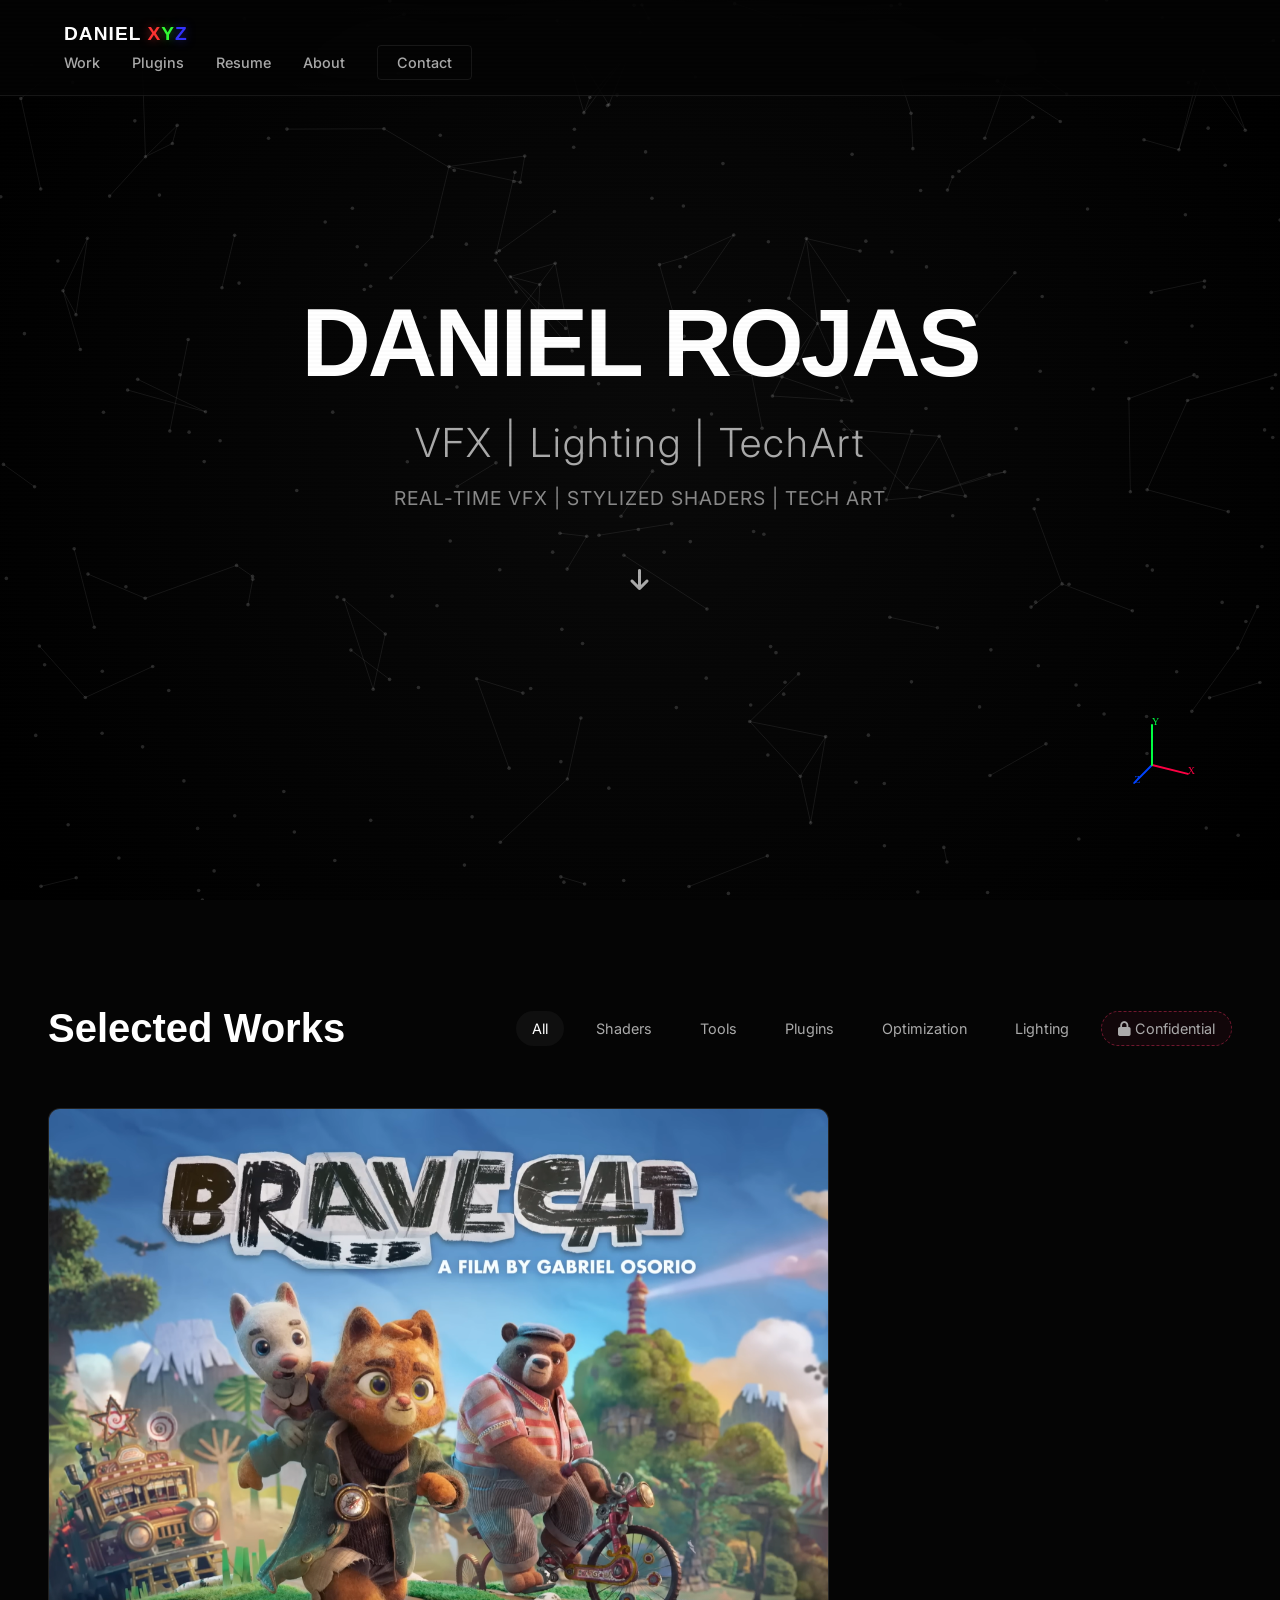
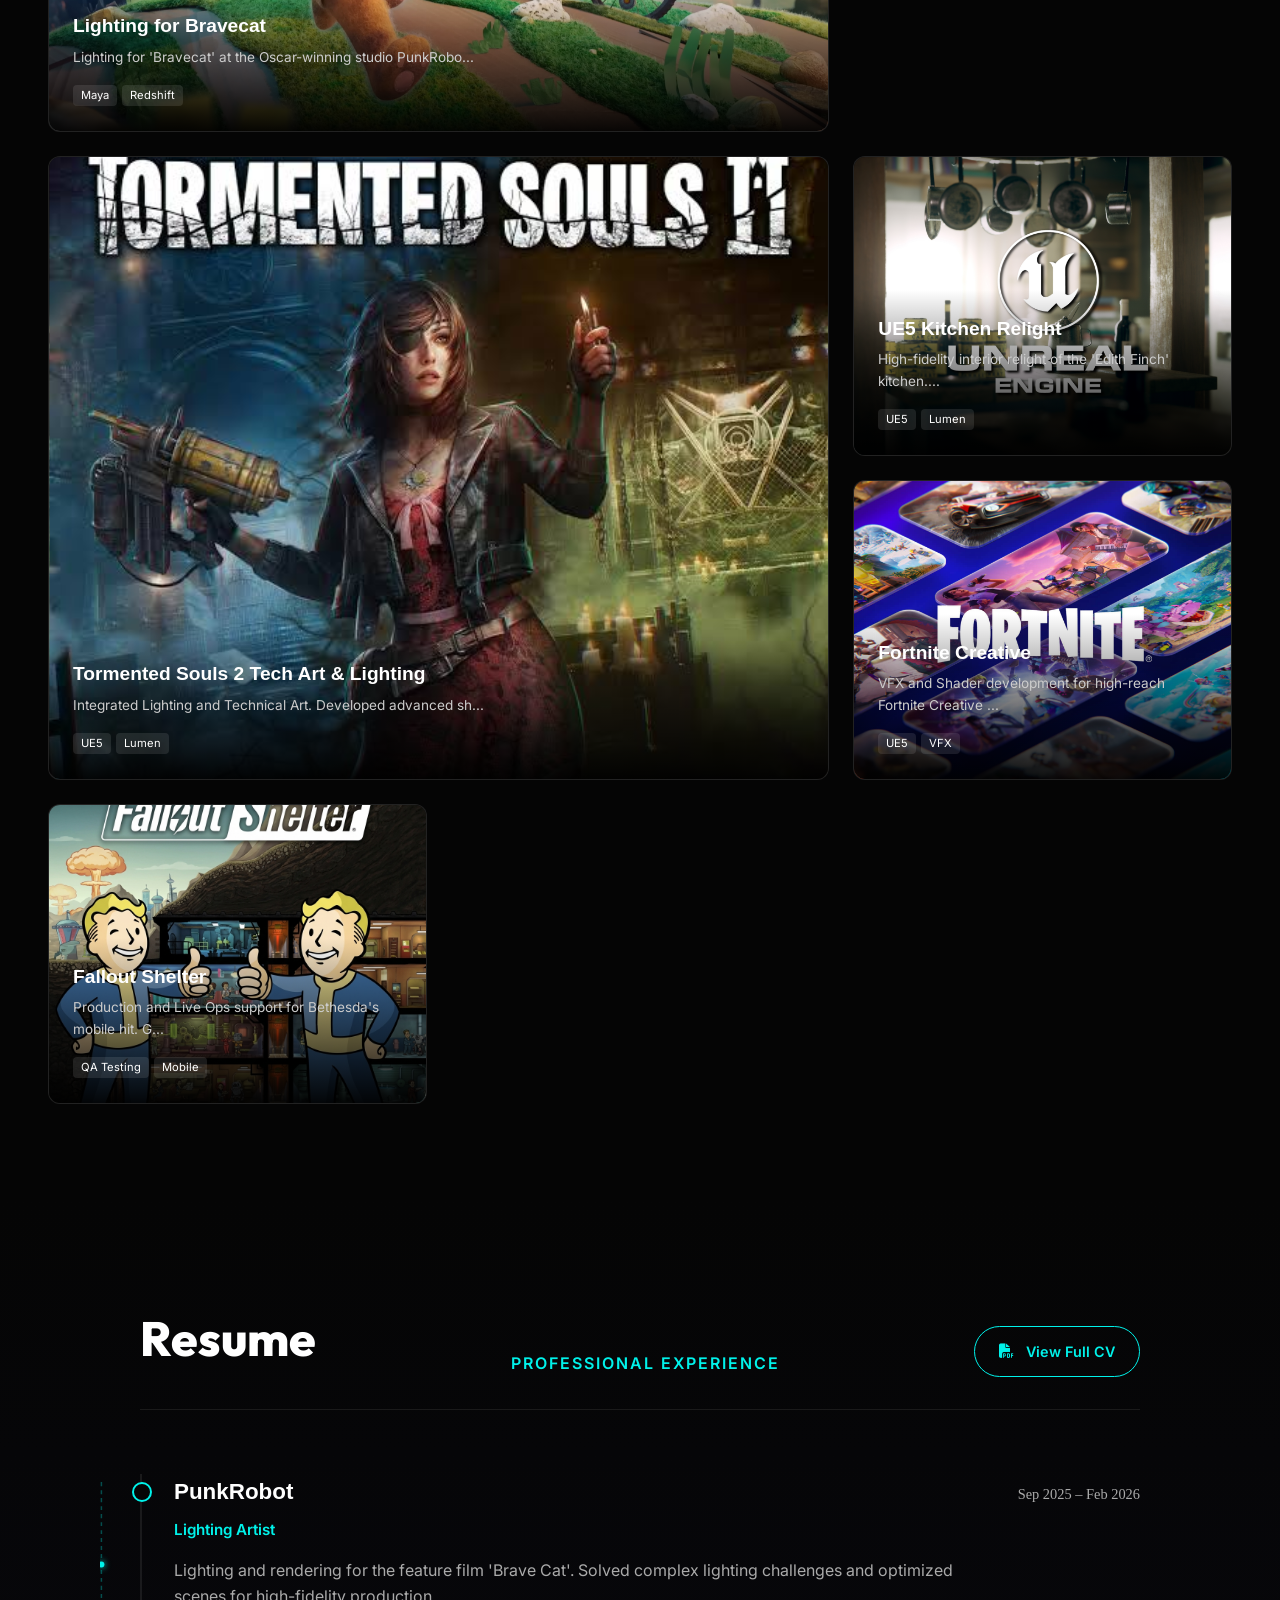
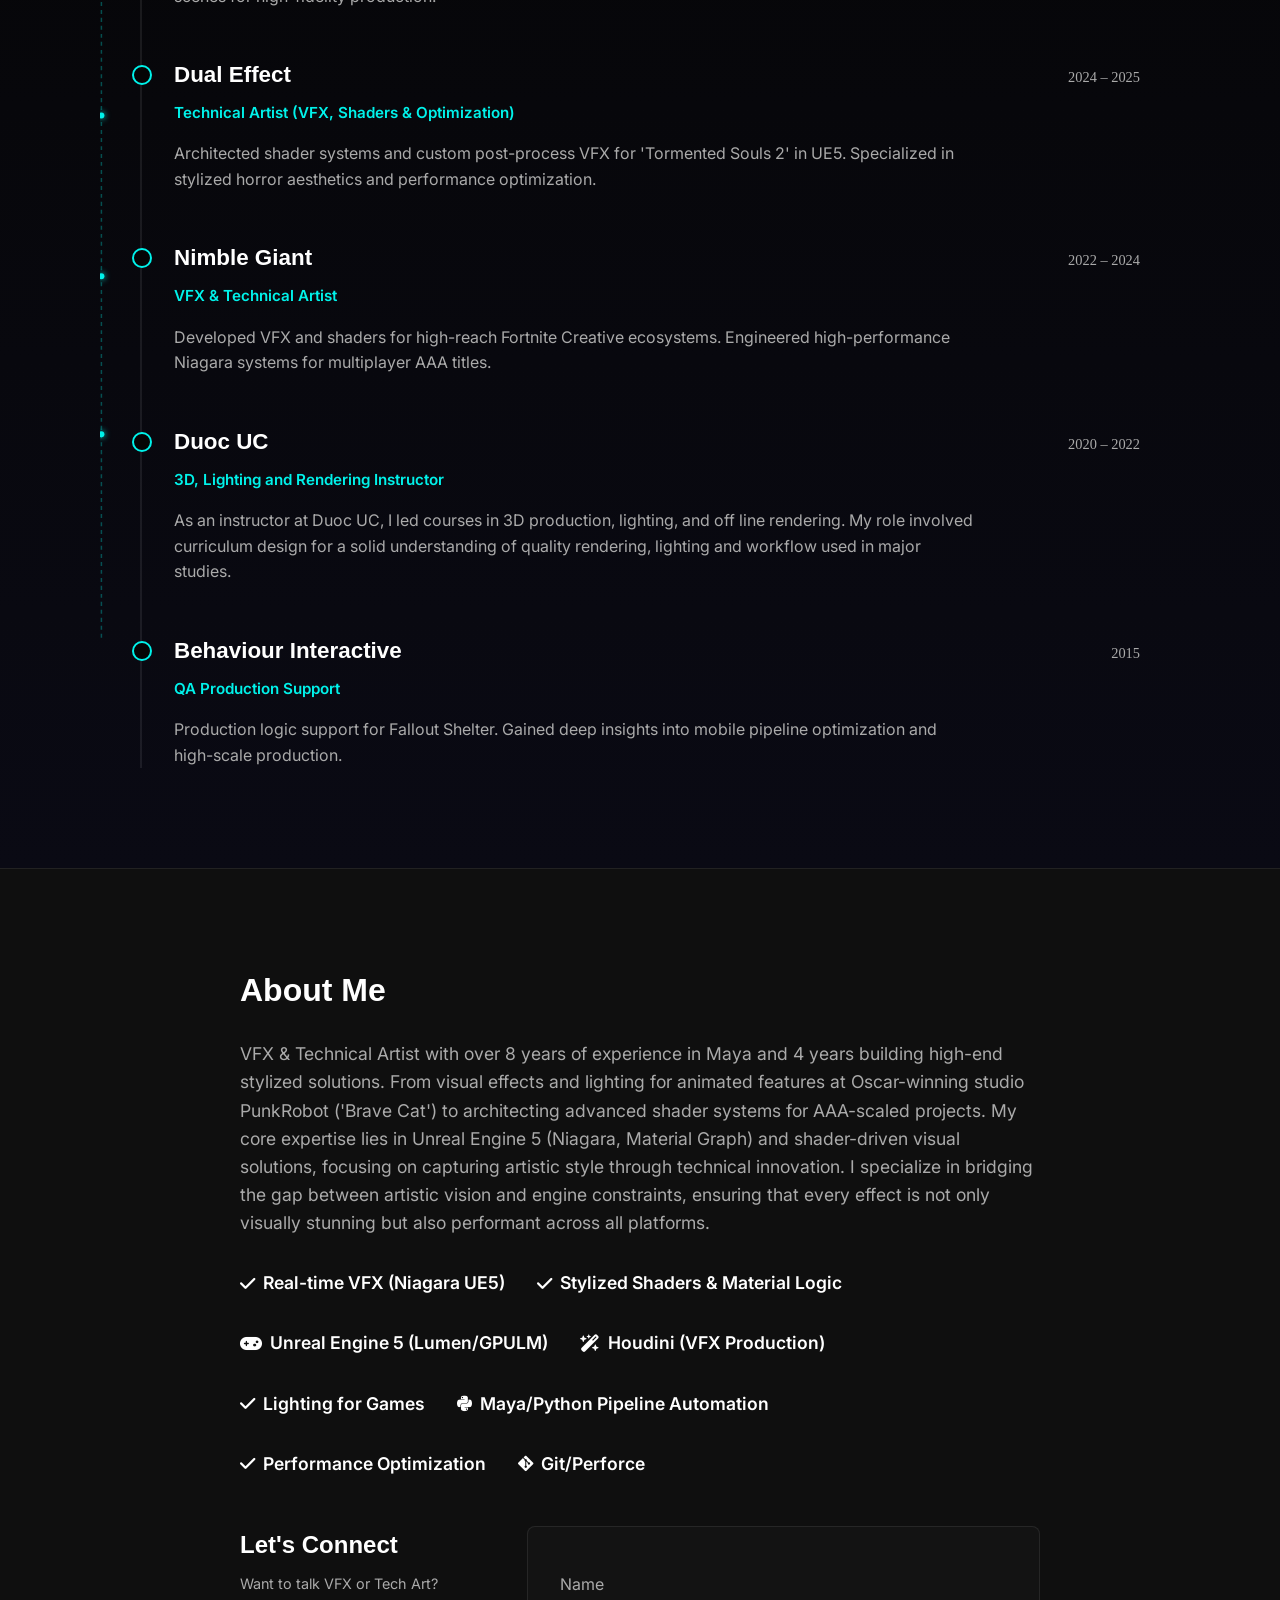
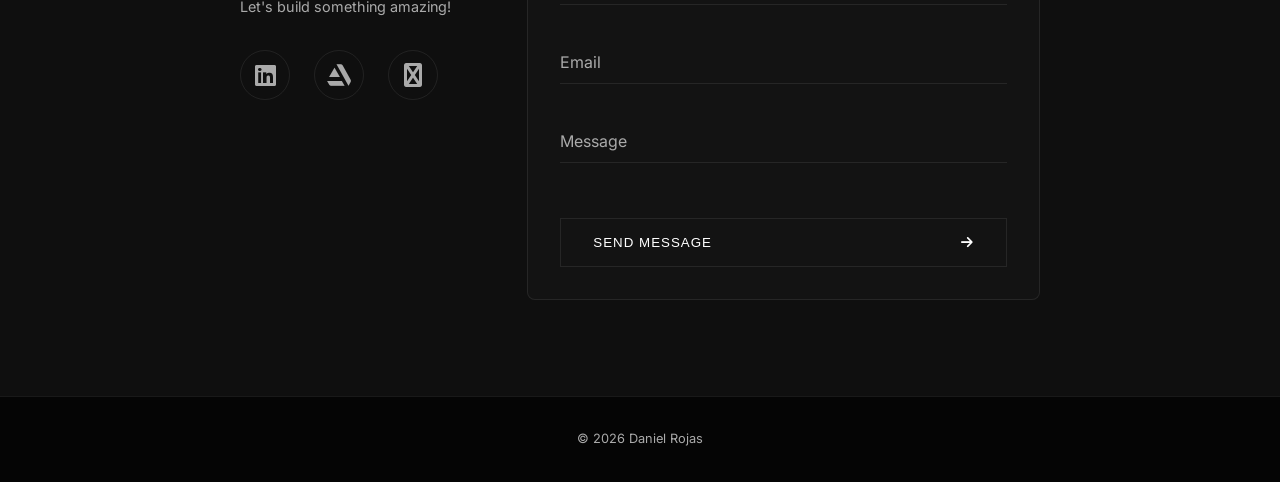
==== commit 262102d7: "Update hero subtitle to VFX | Lighting | TechArt" ====
--- a/index.html
+++ b/index.html
@@ -4,9 +4,9 @@
 <head>
   <meta charset="UTF-8">
   <meta name="viewport" content="width=device-width, initial-scale=1.0">
-  <title>Daniel Rojas | Technical Artist</title>
+  <title>Daniel Rojas | VFX | Lighting | TechArt</title>
   <meta name="description"
-    content="Portfolio of Daniel Rojas, Technical Artist specializing in Shaders, VFX, and Lighting in Unreal Engine.">
+    content="Portfolio of Daniel Rojas, VFX and Technical Artist specializing in Lighting, Shaders, and VFX in Unreal Engine.">
   <!-- Font Awesome -->
   <link rel="stylesheet" href="https://cdnjs.cloudflare.com/ajax/libs/font-awesome/6.4.0/css/all.min.css">
   <!-- Google Fonts -->
@@ -17,12 +17,12 @@
     rel="stylesheet">
   <!-- Favicon -->
   <link rel="icon" type="image/png" href="favicon.png">
-  <link rel="stylesheet" href="style.css?v=8">
+  <link rel="stylesheet" href="style.css?v=9">
 </head>
 
 <body>
   <!-- Navigation -->
-  <nav class="navbar">
+  <nav class="navbar" id="navbar">
     <div class="nav-container">
       <div class="logo">
         <span class="logo-text">DANIEL <span class="xyz-wrapper" id="xyz-logo"><span class="letter-x">X</span><span
@@ -35,6 +35,8 @@
 
       <ul class="nav-links" id="nav-links">
         <li><a href="#work">Work</a></li>
+        <li><a href="https://flippednormals.com/creator/hikari" target="_blank" rel="noopener noreferrer">Plugins</a>
+        </li>
         <li><a href="#resume">Resume</a></li>
         <li><a href="#about">About</a></li>
         <li><a href="#contact" class="cta-btn">Contact</a></li>
@@ -43,12 +45,13 @@
   </nav>
 
   <!-- Hero Section -->
-  <header class="hero">
+  <header class="hero reveal-on-scroll">
     <canvas id="tech-canvas"></canvas>
+
     <div class="hero-content">
       <h1 class="glitch" id="hero-title" data-text="DANIEL ROJAS">DANIEL ROJAS</h1>
-      <p class="subtitle" id="hero-subtitle">Tech Artist</p>
-      <p class="mini-subtitle" id="hero-specialties">Shaders | VFX | Lighting</p>
+      <p class="subtitle" id="hero-subtitle">VFX | Lighting | TechArt</p>
+      <p class="mini-subtitle" id="hero-specialties">Lighting | Shaders | VFX</p>
       <a href="#work" class="scroll-down" aria-label="Scroll down to work section">
         <i class="fa-solid fa-arrow-down"></i>
       </a>
@@ -58,14 +61,25 @@
   <!-- Main Content -->
   <main>
     <!-- Work Grid -->
-    <section id="work" class="work-section">
+    <section id="work" class="work-section reveal-on-scroll">
       <div class="section-header">
         <h2>Selected Works</h2>
         <div class="filters">
+          <button id="private-reel-btn" class="filter-btn reel-btn" style="display: none;" title="Watch Private Tech-Art Reel">
+             <i class="fa-solid fa-play"></i> Watch Private Reel
+          </button>
           <button class="filter-btn active" data-filter="all">All</button>
           <button class="filter-btn" data-filter="shaders">Shaders</button>
           <button class="filter-btn" data-filter="tools">Tools</button>
+          <button class="filter-btn" data-filter="plugins">Plugins</button>
           <button class="filter-btn" data-filter="optimization">Optimization</button>
+          <button class="filter-btn" data-filter="lighting">Lighting</button>
+          <button id="unlock-btn" class="filter-btn confidential-btn">
+            <i class="fa-solid fa-lock"></i> Confidential
+          </button>
+          <button id="relock-btn" class="filter-btn relock-btn" style="display: none;" title="Lock Confidential Content">
+            <i class="fa-solid fa-lock-open"></i>
+          </button>
         </div>
       </div>
 
@@ -75,13 +89,13 @@
     </section>
 
     <!-- Resume Section -->
-    <section id="resume" class="resume-section">
+    <section id="resume" class="resume-section reveal-on-scroll">
       <div class="resume-container">
         <div class="resume-header">
           <h2 id="resume-title">Resume</h2>
           <p id="resume-subtitle">Professional Journey</p>
-          <a href="assets/RESUME_DR_2025.pdf" class="download-btn" id="resume-download" target="_blank">
-            <i class="fa-solid fa-file-pdf"></i> Download PDF
+          <a href="CV_DanielRojas_2025.html" class="download-btn" id="resume-download" target="_blank">
+            <i class="fa-solid fa-file-pdf"></i> View Full CV
           </a>
         </div>
         <div class="resume-timeline" id="resume-timeline">
@@ -91,7 +105,7 @@
     </section>
 
     <!-- About / Contact Section -->
-    <section id="about" class="about-section">
+    <section id="about" class="about-section reveal-on-scroll">
       <div class="about-container">
         <div class="profile-text">
           <h2 id="about-title">Bridging Art & Code</h2>
@@ -162,7 +176,29 @@
     </div>
   </div>
 
-  <script src="script.js?v=5"></script>
+  <!-- Password Modal for Confidential Projects -->
+  <div id="classified-modal" class="modal">
+    <div class="modal-content classified-modal-content">
+      <button class="close-modal" id="close-classified">&times;</button>
+      <div class="classified-auth-container">
+        <div class="lock-icon-large">
+          <i class="fa-solid fa-user-secret"></i>
+        </div>
+        <h2>NDA Restricted Area</h2>
+        <p>This section contains confidential projects. Please enter your access key to continue.</p>
+        
+        <div class="password-input-wrapper">
+          <input type="password" id="classified-pass" placeholder="Enter Access Key" autocomplete="off">
+          <button id="submit-pass" class="submit-pass-btn">
+            <i class="fa-solid fa-key"></i>
+          </button>
+        </div>
+        <p id="pass-error" class="error-msg"></p>
+      </div>
+    </div>
+  </div>
+
+  <script src="script.js?v=9"></script>
 </body>
 
 </html>
--- a/style.css
+++ b/style.css
@@ -1,1004 +1,1190 @@
-:root {
-    --bg-color: #0a0a0a;
-    --surface-color: #161616;
-    --surface-hover: #222222;
-    --text-primary: #ffffff;
-    --text-secondary: #a0a0a0;
-    --accent-color: #00f2ea;
-    --accent-dim: rgba(0, 242, 234, 0.1);
-    --border-color: #333;
-    --gap: 1.5rem;
-    --transition-speed: 0.3s cubic-bezier(0.25, 0.8, 0.25, 1);
-}
-
-* {
-    margin: 0;
-    padding: 0;
-    box-sizing: border-box;
-    scroll-behavior: smooth;
-}
-
-body {
-    font-family: 'Inter', sans-serif;
-    background-color: var(--bg-color);
-    color: var(--text-primary);
-    line-height: 1.6;
-    overflow-x: hidden;
-}
-
-h1,
-h2,
-h3,
-.logo {
-    font-family: 'Space Grotesk', sans-serif;
-}
-
-a {
-    text-decoration: none;
-    color: inherit;
-    transition: color var(--transition-speed);
-}
-
-/* Navbar */
-.navbar {
-    position: fixed;
-    top: 0;
-    width: 100%;
-    padding: 1.5rem 3rem;
-    display: flex;
-    justify-content: space-between;
-    align-items: center;
-    z-index: 1000;
-    background: rgba(10, 10, 10, 0.8);
-    -webkit-backdrop-filter: blur(10px);
-    backdrop-filter: blur(10px);
-    border-bottom: 1px solid rgba(255, 255, 255, 0.05);
-}
-
-.logo {
-    font-weight: 700;
-    font-size: 1.2rem;
-    letter-spacing: 1px;
-}
-
-.accent {
-    color: var(--accent-color);
-}
-
-/* XYZ Logo Animation */
-.xyz-wrapper span {
-    transition: color 0.5s ease;
-    color: var(--accent-color);
-    /* Default accent */
-}
-
-.xyz-wrapper.rgb-mode .letter-x {
-    color: #ff3333;
-    text-shadow: 0 0 10px rgba(255, 51, 51, 0.5);
-}
-
-.xyz-wrapper.rgb-mode .letter-y {
-    color: #33ff33;
-    text-shadow: 0 0 10px rgba(51, 255, 51, 0.5);
-}
-
-.xyz-wrapper.rgb-mode .letter-z {
-    color: #3333ff;
-    text-shadow: 0 0 10px rgba(51, 51, 255, 0.5);
-}
-
-.nav-links {
-    list-style: none;
-    display: flex;
-    gap: 2rem;
-}
-
-/* Hamburger Button - Hidden by default on desktop */
-.hamburger-btn {
-    display: none;
-    background: transparent;
-    border: 1px solid rgba(255, 255, 255, 0.2);
-    color: var(--text-primary);
-    font-size: 1.2rem;
-    padding: 0.5rem 0.75rem;
-    border-radius: 8px;
-    cursor: pointer;
-    transition: all 0.3s ease;
-}
-
-.hamburger-btn:hover {
-    border-color: var(--accent-color);
-    color: var(--accent-color);
-}
-
-.nav-links a {
-    font-size: 0.9rem;
-    font-weight: 500;
-    color: var(--text-secondary);
-}
-
-.nav-links a:hover,
-.nav-links a.active {
-    color: var(--text-primary);
-}
-
-.cta-btn {
-    border: 1px solid var(--border-color);
-    padding: 0.5rem 1.2rem;
-    border-radius: 4px;
-}
-
-.cta-btn:hover {
-    border-color: var(--accent-color);
-    color: var(--accent-color) !important;
-}
-
-/* Hero Section */
-.hero {
-    height: 100vh;
-    width: 100%;
-    position: relative;
-    display: flex;
-    align-items: center;
-    justify-content: center;
-    text-align: center;
-    overflow: hidden;
-}
-
-.video-background {
-    position: absolute;
-    top: 0;
-    left: 0;
-    width: 100%;
-    height: 100%;
-    z-index: -1;
-    background: #000;
-}
-
-.video-placeholder {
-    width: 100%;
-    height: 100%;
-    background: radial-gradient(circle at center, #1a1a1a 0%, #000 100%);
-    display: flex;
-    align-items: center;
-    justify-content: center;
-    color: #333;
-    font-family: 'Space Grotesk';
-    font-size: 2rem;
-    opacity: 0.5;
-}
-
-.hero-content {
-    z-index: 1;
-    max-width: 800px;
-    padding: 0 2rem;
-}
-
-.hero h1 {
-    font-size: 5rem;
-    line-height: 1;
-    margin-bottom: 1rem;
-    text-transform: uppercase;
-    letter-spacing: -2px;
-}
-
-/* Simple Glitch Effect on Hover and JS Interval */
-.glitch:hover,
-.glitch.active {
-    text-shadow: 2px 2px var(--accent-color), -2px -2px #ff00c1;
-    transition: text-shadow 0.1s;
-}
-
-.hero .subtitle {
-    font-size: 2.5rem;
-    color: var(--text-secondary);
-    margin-bottom: 0.5rem;
-    font-weight: 300;
-    letter-spacing: 2px;
-}
-
-.hero .mini-subtitle {
-    font-size: 1.2rem;
-    color: var(--text-secondary);
-    margin-bottom: 3rem;
-    font-weight: 400;
-    letter-spacing: 1px;
-    opacity: 0.8;
-    text-transform: uppercase;
-}
-
-.scroll-down {
-    font-size: 1.5rem;
-    color: var(--text-secondary);
-    animation: bounce 2s infinite;
-    display: inline-block;
-}
-
-@keyframes bounce {
-
-    0%,
-    20%,
-    50%,
-    80%,
-    100% {
-        transform: translateY(0);
-    }
-
-    40% {
-        transform: translateY(-10px);
-    }
-
-    60% {
-        transform: translateY(-5px);
-    }
-}
-
-/* Work Section */
-.work-section {
-    padding: 6rem 3rem;
-    max-width: 1400px;
-    margin: 0 auto;
-}
-
-.section-header {
-    display: flex;
-    justify-content: space-between;
-    align-items: center;
-    margin-bottom: 3rem;
-    flex-wrap: wrap;
-    gap: 1rem;
-}
-
-.section-header h2 {
-    font-size: 2.5rem;
-}
-
-.filters {
-    display: flex;
-    gap: 1rem;
-}
-
-.filter-btn {
-    background: transparent;
-    border: none;
-    color: var(--text-secondary);
-    cursor: pointer;
-    font-family: 'Inter', sans-serif;
-    font-size: 0.9rem;
-    padding: 0.5rem 1rem;
-    border-radius: 20px;
-    transition: all 0.2s;
-}
-
-.filter-btn.active,
-.filter-btn:hover {
-    background: var(--surface-color);
-    color: var(--text-primary);
-}
-
-/* Bento Grid */
-.bento-grid {
-    display: grid;
-    grid-template-columns: repeat(auto-fit, minmax(300px, 1fr));
-    gap: var(--gap);
-    grid-auto-rows: 300px;
-}
-
-.project-card {
-    position: relative;
-    background: var(--surface-color);
-    border-radius: 8px;
-    overflow: hidden;
-    cursor: pointer;
-    transition: transform 0.3s ease, border-color 0.3s ease;
-    border: 1px solid transparent;
-}
-
-.project-card:hover {
-    transform: translateY(-5px);
-    border-color: var(--border-color);
-    z-index: 10;
-}
-
-/* Grid Spans for Bento Effect */
-.project-card.large {
-    grid-column: span 2;
-    grid-row: span 2;
-}
-
-.project-card.medium {
-    grid-row: span 1;
-}
-
-@media (max-width: 768px) {
-    .project-card.large {
-        grid-column: span 1;
-    }
-}
-
-.media-container {
-    width: 100%;
-    height: 100%;
-    position: relative;
-}
-
-.media-placeholder {
-    width: 100%;
-    height: 100%;
-    background-size: cover;
-    background-position: center;
-}
-
-/* Gradients as placeholder images */
-.gradient-1 {
-    background: linear-gradient(45deg, #FF3CAC 0%, #784BA0 50%, #2B86C5 100%);
-}
-
-.gradient-2 {
-    background: linear-gradient(160deg, #0093E9 0%, #80D0C7 100%);
-}
-
-.gradient-3 {
-    background: linear-gradient(62deg, #8EC5FC 0%, #E0C3FC 100%);
-}
-
-.gradient-4 {
-    background: linear-gradient(45deg, #85FFBD 0%, #FFFB7D 100%);
-}
-
-.gradient-5 {
-    background: linear-gradient(135deg, #f5f7fa 0%, #c3cfe2 100%);
-}
-
-.overlay {
-    position: absolute;
-    bottom: 0;
-    left: 0;
-    width: 100%;
-    padding: 1.5rem;
-    background: linear-gradient(to top, rgba(0, 0, 0, 0.95), rgba(0, 0, 0, 0));
-    color: white;
-    transform: translateY(0);
-    opacity: 1;
-    transition: all 0.3s ease;
-}
-
-.project-card:hover .overlay {
-    opacity: 1;
-    background: linear-gradient(to top, rgba(0, 0, 0, 1), rgba(0, 0, 0, 0.3));
-}
-
-.overlay h3 {
-    font-size: 1.2rem;
-    margin-bottom: 0.3rem;
-}
-
-.overlay p {
-    font-size: 0.85rem;
-    color: #ccc;
-    margin-bottom: 0.8rem;
-}
-
-.tech-tag {
-    font-size: 0.7rem;
-    background: rgba(255, 255, 255, 0.1);
-    padding: 0.2rem 0.5rem;
-    border-radius: 4px;
-    margin-right: 0.3rem;
-    backdrop-filter: blur(5px);
-    -webkit-backdrop-filter: blur(5px);
-}
-
-/* About Section */
-.about-section {
-    padding: 6rem 3rem;
-    background: var(--surface-color);
-    border-top: 1px solid var(--border-color);
-}
-
-.about-container {
-    max-width: 800px;
-    margin: 0 auto;
-}
-
-.profile-text h2 {
-    margin-bottom: 1.5rem;
-    font-size: 2rem;
-}
-
-.profile-text p {
-    font-size: 1.1rem;
-    color: var(--text-secondary);
-    margin-bottom: 2rem;
-}
-
-.skills-list {
-    list-style: none;
-    display: flex;
-    gap: 2rem;
-    margin-bottom: 3rem;
-    flex-wrap: wrap;
-}
-
-.skills-list li {
-    font-size: 1.1rem;
-    font-weight: 600;
-    display: flex;
-    align-items: center;
-    gap: 0.5rem;
-}
-
-.contact-links {
-    display: flex;
-    flex-direction: column;
-    gap: 1rem;
-}
-
-.social-link {
-    font-family: 'Space Grotesk', sans-serif;
-    font-size: 1.5rem;
-    padding: 1rem 0;
-    border-bottom: 1px solid var(--border-color);
-    display: flex;
-    justify-content: space-between;
-    align-items: center;
-}
-
-.social-link:hover {
-    color: var(--accent-color);
-    border-color: var(--accent-color);
-    padding-left: 1rem;
-    /* Animation trigger */
-}
-
-/* Footer */
-footer {
-    padding: 2rem;
-    text-align: center;
-    background: var(--bg-color);
-    color: var(--text-secondary);
-    font-size: 0.8rem;
-    border-top: 1px solid var(--border-color);
-}
-
-/* MOdal */
-.modal {
-    display: none;
-    position: fixed;
-    top: 0;
-    left: 0;
-    width: 100%;
-    height: 100%;
-    background: rgba(0, 0, 0, 0.9);
-    z-index: 2000;
-    opacity: 0;
-    transition: opacity 0.3s ease;
-    align-items: center;
-    justify-content: center;
-}
-
-.modal.open {
-    display: flex;
-    opacity: 1;
-}
-
-.modal-content {
-    background: var(--surface-color);
-    width: 90%;
-    max-width: 1000px;
-    height: 80vh;
-    border-radius: 8px;
-    position: relative;
-    overflow: hidden;
-    display: flex;
-    flex-direction: column;
-    box-shadow: 0 0 30px rgba(0, 0, 0, 0.5);
-    border: 1px solid var(--border-color);
-}
-
-.close-modal {
-    position: absolute;
-    top: 1rem;
-    right: 1.5rem;
-    font-size: 2rem;
-    cursor: pointer;
-    z-index: 2100;
-    color: var(--text-primary);
-    background: transparent;
-    border: none;
-    line-height: 1;
-    padding: 0;
-}
-
-.modal-body {
-    display: flex;
-    height: 100%;
-    overflow: hidden;
-}
-
-.modal-media {
-    flex: 1 1 65%;
-    min-width: 0;
-    background: #000;
-    position: relative;
-    display: flex;
-    align-items: center;
-    justify-content: center;
-    overflow: hidden;
-}
-
-.view-toggle {
-    position: absolute;
-    top: 1rem;
-    left: 50%;
-    transform: translateX(-50%);
-    z-index: 10;
-    display: flex;
-    gap: 5px;
-    background: rgba(0, 0, 0, 0.5);
-    -webkit-backdrop-filter: blur(10px);
-    backdrop-filter: blur(10px);
-    border-radius: 20px;
-    padding: 4px;
-    border: 1px solid rgba(255, 255, 255, 0.1);
-    max-width: 90%;
-    overflow-x: auto;
-    white-space: nowrap;
-    scrollbar-width: none;
-}
-
-.view-toggle::-webkit-scrollbar {
-    display: none;
-}
-
-.toggle-btn {
-    background: transparent;
-    border: none;
-    color: #ccc;
-    padding: 0.5rem 1rem;
-    border-radius: 16px;
-    cursor: pointer;
-    font-size: 0.75rem;
-    font-weight: 600;
-    transition: all 0.3s ease;
-    flex-shrink: 0;
-    text-transform: uppercase;
-}
-
-.toggle-btn.active {
-    background: var(--text-primary);
-    color: #000;
-}
-
-.visual-display {
-    flex: 1;
-    display: flex;
-    align-items: center;
-    justify-content: center;
-}
-
-.placeholder-visual {
-    color: #555;
-    font-family: 'Space Grotesk';
-    font-size: 1.5rem;
-}
-
-.modal-info {
-    flex: 0 0 35%;
-    min-width: 320px;
-    padding: 2.5rem;
-    overflow-y: auto;
-    border-left: 1px solid var(--border-color);
-    background: var(--surface-color);
-    display: flex;
-    flex-direction: column;
-    gap: 1.5rem;
-}
-
-.modal-header h2 {
-    font-size: 1.8rem;
-    margin-bottom: 0.8rem;
-    line-height: 1.2;
-    color: var(--text-primary);
-}
-
-.modal-tags {
-    display: flex;
-    gap: 0.5rem;
-    flex-wrap: wrap;
-}
-
-.modal-tags span {
-    font-size: 0.75rem;
-    background: rgba(255, 255, 255, 0.05);
-    border: 1px solid var(--border-color);
-    padding: 0.3rem 0.7rem;
-    border-radius: 4px;
-    color: var(--accent-color);
-}
-
-.modal-info p {
-    color: var(--text-secondary);
-    font-size: 1rem;
-    margin-bottom: 1.5rem;
-}
-
-@media (max-width: 900px) {
-    .modal-body {
-        flex-direction: column;
-        overflow-y: auto;
-    }
-
-    .modal-content {
-        height: 90vh;
-        width: 95%;
-    }
-
-    .modal-media {
-        flex: none;
-        height: 50%;
-        min-height: 250px;
-    }
-
-    .modal-info {
-        flex: none;
-        border-left: none;
-        border-top: 1px solid var(--border-color);
-        padding: 1.5rem;
-    }
-}
-
-/* Canvas Background */
-#tech-canvas {
-    position: absolute;
-    top: 0;
-    left: 0;
-    width: 100%;
-    height: 100%;
-    z-index: 0;
-}
-
-/* Contact Form Styling */
-.contact-wrapper {
-    display: flex;
-    gap: 4rem;
-    margin-top: 3rem;
-    align-items: flex-start;
-}
-
-.contact-info {
-    flex: 1;
-}
-
-.contact-info h3 {
-    font-size: 1.5rem;
-    margin-bottom: 0.5rem;
-}
-
-.contact-desc {
-    color: var(--text-secondary);
-    margin-bottom: 2rem;
-    font-size: 0.9rem;
-}
-
-.social-links-minimal {
-    display: flex;
-    gap: 1.5rem;
-}
-
-.social-icon {
-    font-size: 1.5rem;
-    color: var(--text-secondary);
-    transition: color 0.3s ease, transform 0.3s ease;
-    border: 1px solid var(--border-color);
-    padding: 10px;
-    border-radius: 50%;
-    width: 50px;
-    height: 50px;
-    display: flex;
-    align-items: center;
-    justify-content: center;
-}
-
-.social-icon:hover {
-    color: var(--accent-color);
-    border-color: var(--accent-color);
-    transform: translateY(-3px);
-}
-
-.contact-form {
-    flex: 2;
-    display: flex;
-    flex-direction: column;
-    gap: 2rem;
-    background: rgba(255, 255, 255, 0.02);
-    padding: 2rem;
-    border-radius: 8px;
-    border: 1px solid var(--border-color);
-}
-
-.input-group {
-    position: relative;
-    width: 100%;
-}
-
-.input-group input,
-.input-group textarea {
-    width: 100%;
-    background: transparent;
-    border: none;
-    border-bottom: 1px solid var(--border-color);
-    padding: 0.8rem 0;
-    color: var(--text-primary);
-    font-family: 'Inter', sans-serif;
-    font-size: 1rem;
-    transition: border-color 0.3s ease;
-    resize: none;
-}
-
-.input-group input:focus,
-.input-group textarea:focus {
-    outline: none;
-    border-color: var(--accent-color);
-}
-
-/* Floating Label Animation */
-.input-group label {
-    position: absolute;
-    top: 0.8rem;
-    left: 0;
-    color: var(--text-secondary);
-    pointer-events: none;
-    transition: 0.3s ease all;
-}
-
-.input-group input:focus~label,
-.input-group input:not(:placeholder-shown)~label,
-.input-group textarea:focus~label,
-.input-group textarea:not(:placeholder-shown)~label {
-    top: -1.2rem;
-    font-size: 0.8rem;
-    color: var(--accent-color);
-}
-
-.submit-btn {
-    background: transparent;
-    border: 1px solid var(--border-color);
-    color: var(--text-primary);
-    padding: 1rem 2rem;
-    font-family: 'Space Grotesk', sans-serif;
-    text-transform: uppercase;
-    letter-spacing: 1px;
-    cursor: pointer;
-    display: flex;
-    justify-content: space-between;
-    align-items: center;
-    transition: all 0.3s ease;
-    margin-top: 1rem;
-}
-
-.submit-btn:hover {
-    background: var(--accent-dim);
-    border-color: var(--accent-color);
-    color: var(--accent-color);
-}
-
-/* --- Resume Section --- */
-.resume-section {
-    padding: 100px 5%;
-    background: linear-gradient(180deg, var(--bg-color) 0%, rgba(10, 10, 20, 1) 100%);
-}
-
-.resume-container {
-    max-width: 1000px;
-    margin: 0 auto;
-}
-
-.resume-header {
-    margin-bottom: 4rem;
-    display: flex;
-    justify-content: space-between;
-    align-items: flex-end;
-    border-bottom: 1px solid var(--border-color);
-    padding-bottom: 2rem;
-}
-
-.resume-header h2 {
-    font-size: 3rem;
-    font-family: 'Outfit';
-    font-weight: 800;
-}
-
-.resume-header p {
-    color: var(--accent-color);
-    font-weight: 600;
-    text-transform: uppercase;
-    letter-spacing: 2px;
-}
-
-.download-btn {
-    background: transparent;
-    border: 1px solid var(--accent-color);
-    color: var(--accent-color);
-    padding: 0.8rem 1.5rem;
-    border-radius: 50px;
-    text-decoration: none;
-    font-size: 0.9rem;
-    font-weight: 600;
-    display: flex;
-    align-items: center;
-    gap: 0.8rem;
-    transition: all 0.3s ease;
-}
-
-.download-btn:hover {
-    background: var(--accent-color);
-    color: #000;
-    box-shadow: 0 0 20px rgba(0, 243, 255, 0.4);
-}
-
-.resume-timeline {
-    display: flex;
-    flex-direction: column;
-    gap: 3rem;
-    position: relative;
-    padding-left: 2rem;
-    border-left: 2px solid var(--border-color);
-}
-
-.resume-item {
-    position: relative;
-}
-
-.resume-item::before {
-    content: '';
-    position: absolute;
-    left: -2.6rem;
-    top: 0.5rem;
-    width: 1rem;
-    height: 1rem;
-    background: var(--bg-color);
-    border: 2px solid var(--accent-color);
-    border-radius: 50%;
-}
-
-.resume-item-header {
-    display: flex;
-    justify-content: space-between;
-    align-items: baseline;
-    margin-bottom: 0.5rem;
-}
-
-.resume-item h3 {
-    font-size: 1.4rem;
-    color: var(--text-primary);
-}
-
-.resume-item .period {
-    font-size: 0.9rem;
-    color: var(--text-secondary);
-    font-family: 'Space Grotesk';
-}
-
-.resume-item .role {
-    color: var(--accent-color);
-    font-weight: 600;
-    font-size: 0.95rem;
-    margin-bottom: 1rem;
-    display: block;
-}
-
-.resume-item .description {
-    color: var(--text-secondary);
-    line-height: 1.6;
-    max-width: 800px;
-}
-
-/* Response Fixes for Resume */
-@media (max-width: 768px) {
-    .resume-header {
-        flex-direction: column;
-        align-items: flex-start;
-        gap: 1.5rem;
-    }
-
-    .resume-item-header {
-        flex-direction: column;
-        gap: 0.2rem;
-    }
-}
-
-@media (max-width: 768px) {
-    .navbar {
-        padding: 1rem 1.5rem;
-    }
-
-    .logo {
-        font-size: 1rem;
-    }
-
-    .hero h1 {
-        font-size: 2.8rem;
-        /* Smaller title */
-        letter-spacing: -1px;
-    }
-
-    .hero .subtitle {
-        font-size: 1.2rem;
-        margin-bottom: 2rem;
-    }
-
-    .work-section {
-        padding: 4rem 1rem;
-        /* Less padding on sides */
-    }
-
-    .bento-grid {
-        grid-template-columns: 1fr;
-        /* Force 1 column */
-        grid-auto-rows: auto;
-        /* Flexible height */
-        gap: 1rem;
-    }
-
-    .project-card {
-        min-height: auto;
-    }
-
-    /* Important: Force aspect ratio to prevent cropping */
-    .project-card.large {
-        grid-column: span 1;
-        grid-row: span 1;
-        aspect-ratio: 16/9;
-    }
-
-    .project-card.medium,
-    .project-card.small {
-        grid-row: span 1;
-        aspect-ratio: 3/2;
-        min-height: 220px;
-    }
-
-    .contact-wrapper {
-        flex-direction: column;
-        gap: 2rem;
-    }
-
-    .modal-content {
-        width: 95%;
-        height: 85vh;
-    }
-
-    /* Hamburger Menu Styles */
-    .hamburger-btn {
-        display: block;
-    }
-
-    .nav-links {
-        display: none;
-        position: absolute;
-        top: 100%;
-        left: 0;
-        right: 0;
-        background: rgba(10, 10, 10, 0.98);
-        flex-direction: column;
-        padding: 1rem 2rem;
-        gap: 1rem;
-        border-top: 1px solid rgba(255, 255, 255, 0.1);
-        -webkit-backdrop-filter: blur(20px);
-        backdrop-filter: blur(20px);
-    }
-
-    .nav-links.open {
-        display: flex;
-    }
-
-    .nav-links li {
-        text-align: center;
-    }
-
-    .nav-links .cta-btn {
-        display: inline-block;
-        width: auto;
-    }
-}+:root {
+    --bg-color: #050505;
+    --surface-color: #0f0f0f;
+    --surface-hover: #1a1a1a;
+    --text-primary: #ffffff;
+    --text-secondary: #aaaaaa;
+    --accent-color: #00f2ea;
+    --accent-secondary: #ff00c1;
+    --accent-gradient: linear-gradient(135deg, #00f2ea 0%, #0055ff 100%);
+    --accent-dim: rgba(0, 242, 234, 0.05);
+    --border-color: rgba(255, 255, 255, 0.08);
+    --gap: 1.5rem;
+    --transition-speed: 0.4s cubic-bezier(0.16, 1, 0.3, 1);
+}
+
+* {
+    margin: 0;
+    padding: 0;
+    box-sizing: border-box;
+    scroll-behavior: smooth;
+}
+
+body {
+    font-family: 'Inter', sans-serif;
+    background-color: var(--bg-color);
+    color: var(--text-primary);
+    line-height: 1.6;
+    overflow-x: hidden;
+}
+
+h1,
+h2,
+h3,
+.logo {
+    font-family: 'Space Grotesk', sans-serif;
+}
+
+a {
+    text-decoration: none;
+    color: inherit;
+    transition: color var(--transition-speed);
+}
+
+/* Navbar */
+.navbar {
+    position: fixed;
+    top: 0;
+    width: 100%;
+    padding: 1.2rem 4rem;
+    display: flex;
+    justify-content: space-between;
+    align-items: center;
+    z-index: 1000;
+    background: rgba(5, 5, 5, 0.7);
+    -webkit-backdrop-filter: blur(20px);
+    backdrop-filter: blur(20px);
+    border-bottom: 1px solid var(--border-color);
+    transition: padding 0.3s ease;
+}
+
+.navbar.scrolled {
+    padding: 0.8rem 4rem;
+    background: rgba(5, 5, 5, 0.9);
+}
+
+.logo {
+    font-weight: 700;
+    font-size: 1.2rem;
+    letter-spacing: 1px;
+}
+
+.accent {
+    color: var(--accent-color);
+}
+
+/* XYZ Logo Animation */
+.xyz-wrapper span {
+    transition: color 0.5s ease;
+    color: var(--accent-color);
+    /* Default accent */
+}
+
+.xyz-wrapper.rgb-mode .letter-x {
+    color: #ff3333;
+    text-shadow: 0 0 10px rgba(255, 51, 51, 0.5);
+}
+
+.xyz-wrapper.rgb-mode .letter-y {
+    color: #33ff33;
+    text-shadow: 0 0 10px rgba(51, 255, 51, 0.5);
+}
+
+.xyz-wrapper.rgb-mode .letter-z {
+    color: #3333ff;
+    text-shadow: 0 0 10px rgba(51, 51, 255, 0.5);
+}
+
+.nav-links {
+    list-style: none;
+    display: flex;
+    gap: 2rem;
+}
+
+/* Hamburger Button - Hidden by default on desktop */
+.hamburger-btn {
+    display: none;
+    background: transparent;
+    border: 1px solid rgba(255, 255, 255, 0.2);
+    color: var(--text-primary);
+    font-size: 1.2rem;
+    padding: 0.5rem 0.75rem;
+    border-radius: 8px;
+    cursor: pointer;
+    transition: all 0.3s ease;
+}
+
+.hamburger-btn:hover {
+    border-color: var(--accent-color);
+    color: var(--accent-color);
+}
+
+.nav-links a {
+    font-size: 0.9rem;
+    font-weight: 500;
+    color: var(--text-secondary);
+}
+
+.nav-links a:hover,
+.nav-links a.active {
+    color: var(--text-primary);
+}
+
+.cta-btn {
+    border: 1px solid var(--border-color);
+    padding: 0.5rem 1.2rem;
+    border-radius: 4px;
+}
+
+.cta-btn:hover {
+    border-color: var(--accent-color);
+    color: var(--accent-color) !important;
+}
+
+/* Hero Section */
+.hero {
+    height: 100vh;
+    width: 100%;
+    position: relative;
+    display: flex;
+    align-items: center;
+    justify-content: center;
+    text-align: center;
+    overflow: hidden;
+    background: radial-gradient(circle at 50% 50%, #0a0a0a 0%, #000 100%);
+}
+
+.hero-content {
+    z-index: 1;
+    max-width: 800px;
+    padding: 0 2rem;
+}
+
+.hero h1 {
+    font-size: clamp(3rem, 10vw, 6rem);
+    line-height: 0.9;
+    margin-bottom: 1.5rem;
+    text-transform: uppercase;
+    letter-spacing: -3px;
+    font-weight: 800;
+}
+
+/* Simple Glitch Effect on Hover and JS Interval */
+.glitch:hover,
+.glitch.active {
+    text-shadow: 2px 2px var(--accent-color), -2px -2px #ff00c1;
+    transition: text-shadow 0.1s;
+}
+
+.hero .subtitle {
+    font-size: 2.5rem;
+    color: var(--text-secondary);
+    margin-bottom: 0.5rem;
+    font-weight: 300;
+    letter-spacing: 2px;
+}
+
+.hero .mini-subtitle {
+    font-size: 1.2rem;
+    color: var(--text-secondary);
+    margin-bottom: 3rem;
+    font-weight: 400;
+    letter-spacing: 1px;
+    opacity: 0.8;
+    text-transform: uppercase;
+}
+
+.scroll-down {
+    font-size: 1.5rem;
+    color: var(--text-secondary);
+    animation: bounce 2s infinite;
+    display: inline-block;
+}
+
+@keyframes bounce {
+
+    0%,
+    20%,
+    50%,
+    80%,
+    100% {
+        transform: translateY(0);
+    }
+
+    40% {
+        transform: translateY(-10px);
+    }
+
+    60% {
+        transform: translateY(-5px);
+    }
+}
+
+/* Work Section */
+.work-section {
+    padding: 6rem 3rem;
+    max-width: 1400px;
+    margin: 0 auto;
+}
+
+.section-header {
+    display: flex;
+    justify-content: space-between;
+    align-items: center;
+    margin-bottom: 3rem;
+    flex-wrap: wrap;
+    gap: 1rem;
+}
+
+.section-header h2 {
+    font-size: 2.5rem;
+}
+
+.filters {
+    display: flex;
+    gap: 1rem;
+}
+
+.filter-btn {
+    background: transparent;
+    border: none;
+    color: var(--text-secondary);
+    cursor: pointer;
+    font-family: 'Inter', sans-serif;
+    font-size: 0.9rem;
+    padding: 0.5rem 1rem;
+    border-radius: 20px;
+    transition: all 0.2s;
+}
+
+.filter-btn.active,
+.filter-btn:hover {
+    background: var(--surface-color);
+    color: var(--text-primary);
+}
+
+/* Bento Grid */
+.bento-grid {
+    display: grid;
+    grid-template-columns: repeat(auto-fit, minmax(300px, 1fr));
+    gap: var(--gap);
+    grid-auto-rows: 300px;
+}
+
+.project-card {
+    position: relative;
+    background: var(--surface-color);
+    border-radius: 12px;
+    overflow: hidden;
+    cursor: pointer;
+    transition: all var(--transition-speed);
+    border: 1px solid var(--border-color);
+}
+
+.project-card:hover {
+    transform: translateY(-8px) scale(1.02);
+    border-color: rgba(0, 242, 234, 0.3);
+    box-shadow: 0 10px 30px rgba(0, 0, 0, 0.5), 0 0 20px rgba(0, 242, 234, 0.1);
+    z-index: 10;
+}
+
+/* Grid Spans for Bento Effect */
+.project-card.large {
+    grid-column: span 2;
+    grid-row: span 2;
+}
+
+.project-card.medium {
+    grid-row: span 1;
+}
+
+@media (max-width: 768px) {
+    .project-card.large {
+        grid-column: span 1;
+    }
+}
+
+.media-container {
+    width: 100%;
+    height: 100%;
+    position: relative;
+}
+
+.media-placeholder {
+    width: 100%;
+    height: 100%;
+    background-size: cover;
+    background-position: center;
+}
+
+/* Gradients as placeholder images */
+.gradient-1 {
+    background: linear-gradient(45deg, #FF3CAC 0%, #784BA0 50%, #2B86C5 100%);
+}
+
+.gradient-2 {
+    background: linear-gradient(160deg, #0093E9 0%, #80D0C7 100%);
+}
+
+.gradient-3 {
+    background: linear-gradient(62deg, #8EC5FC 0%, #E0C3FC 100%);
+}
+
+.gradient-4 {
+    background: linear-gradient(45deg, #85FFBD 0%, #FFFB7D 100%);
+}
+
+.gradient-5 {
+    background: linear-gradient(135deg, #f5f7fa 0%, #c3cfe2 100%);
+}
+
+.overlay {
+    position: absolute;
+    bottom: 0;
+    left: 0;
+    width: 100%;
+    padding: 1.5rem;
+    background: linear-gradient(to top, rgba(0, 0, 0, 0.95), rgba(0, 0, 0, 0));
+    color: white;
+    transform: translateY(0);
+    opacity: 1;
+    transition: all 0.3s ease;
+}
+
+.project-card:hover .overlay {
+    opacity: 1;
+    background: linear-gradient(to top, rgba(0, 0, 0, 1), rgba(0, 0, 0, 0.3));
+}
+
+.confidential-btn {
+    border: 1px dashed rgba(255, 51, 102, 0.4);
+    background: rgba(255, 51, 102, 0.05);
+}
+
+.confidential-btn:hover {
+    background: rgba(255, 51, 102, 0.15);
+    border-color: #ff3366;
+    color: #ff3366;
+}
+
+.confidential-btn.unlocked {
+    border-style: solid;
+    background: rgba(0, 242, 234, 0.1);
+    border-color: #00f2ea;
+    color: #00f2ea !important;
+}
+
+.confidential-btn.unlocked.active {
+    background: #00f2ea;
+    color: #000 !important;
+}
+
+.relock-btn {
+    background: rgba(0, 242, 234, 0.1) !important;
+    border: 1px solid #00f2ea !important;
+    color: #00f2ea !important;
+    padding: 0.8rem 1rem !important;
+    min-width: unset !important;
+}
+
+.relock-btn:hover {
+    background: #ff3366 !important;
+    border-color: #ff3366 !important;
+    color: #fff !important;
+}
+.overlay h3 {
+    font-size: 1.2rem;
+    margin-bottom: 0.3rem;
+}
+
+.overlay p {
+    font-size: 0.85rem;
+    color: #ccc;
+    margin-bottom: 0.8rem;
+}
+
+.tech-tag {
+    font-size: 0.7rem;
+    background: rgba(255, 255, 255, 0.1);
+    padding: 0.2rem 0.5rem;
+    border-radius: 4px;
+    margin-right: 0.3rem;
+    -webkit-backdrop-filter: blur(5px);
+    backdrop-filter: blur(5px);
+}
+
+/* About Section */
+.about-section {
+    padding: 6rem 3rem;
+    background: var(--surface-color);
+    border-top: 1px solid var(--border-color);
+}
+
+.about-container {
+    max-width: 800px;
+    margin: 0 auto;
+}
+
+.profile-text h2 {
+    margin-bottom: 1.5rem;
+    font-size: 2rem;
+}
+
+.profile-text p {
+    font-size: 1.1rem;
+    color: var(--text-secondary);
+    margin-bottom: 2rem;
+}
+
+.skills-list {
+    list-style: none;
+    display: flex;
+    gap: 2rem;
+    margin-bottom: 3rem;
+    flex-wrap: wrap;
+}
+
+.skills-list li {
+    font-size: 1.1rem;
+    font-weight: 600;
+    display: flex;
+    align-items: center;
+    gap: 0.5rem;
+}
+
+.contact-links {
+    display: flex;
+    flex-direction: column;
+    gap: 1rem;
+}
+
+.social-link {
+    font-family: 'Space Grotesk', sans-serif;
+    font-size: 1.5rem;
+    padding: 1rem 0;
+    border-bottom: 1px solid var(--border-color);
+    display: flex;
+    justify-content: space-between;
+    align-items: center;
+}
+
+.social-link:hover {
+    color: var(--accent-color);
+    border-color: var(--accent-color);
+    padding-left: 1rem;
+    /* Animation trigger */
+}
+
+/* Footer */
+footer {
+    padding: 2rem;
+    text-align: center;
+    background: var(--bg-color);
+    color: var(--text-secondary);
+    font-size: 0.8rem;
+    border-top: 1px solid var(--border-color);
+}
+
+/* MOdal */
+.modal {
+    display: none;
+    position: fixed;
+    top: 0;
+    left: 0;
+    width: 100%;
+    height: 100%;
+    background: rgba(0, 0, 0, 0.9);
+    z-index: 2000;
+    opacity: 0;
+    transition: opacity 0.3s ease;
+    align-items: center;
+    justify-content: center;
+}
+
+.modal.open {
+    display: flex;
+    opacity: 1;
+}
+
+.modal-content {
+    background: var(--surface-color);
+    width: 90%;
+    max-width: 1000px;
+    height: 80vh;
+    border-radius: 8px;
+    position: relative;
+    overflow: hidden;
+    display: flex;
+    flex-direction: column;
+    box-shadow: 0 0 30px rgba(0, 0, 0, 0.5);
+    border: 1px solid var(--border-color);
+}
+
+.close-modal {
+    position: absolute;
+    top: 1rem;
+    right: 1.5rem;
+    font-size: 2rem;
+    cursor: pointer;
+    z-index: 2100;
+    color: var(--text-primary);
+    background: transparent;
+    border: none;
+    line-height: 1;
+    padding: 0;
+}
+
+.modal-body {
+    display: flex;
+    height: 100%;
+    overflow: hidden;
+}
+
+.modal-media {
+    flex: 1 1 65%;
+    min-width: 0;
+    background: #000;
+    position: relative;
+    display: flex;
+    align-items: center;
+    justify-content: center;
+    overflow: hidden;
+}
+
+.view-toggle {
+    position: absolute;
+    top: 1rem;
+    left: 50%;
+    transform: translateX(-50%);
+    z-index: 10;
+    display: flex;
+    gap: 5px;
+    background: rgba(0, 0, 0, 0.5);
+    -webkit-backdrop-filter: blur(10px);
+    backdrop-filter: blur(10px);
+    border-radius: 20px;
+    padding: 4px;
+    border: 1px solid rgba(255, 255, 255, 0.1);
+    max-width: 90%;
+    overflow-x: auto;
+    white-space: nowrap;
+    scrollbar-width: thin;
+    -ms-overflow-style: none;
+    /* IE and Edge */
+}
+
+.view-toggle::-webkit-scrollbar {
+    display: none;
+    /* Chrome, Safari and Opera */
+}
+
+.view-toggle::-webkit-scrollbar {
+    display: none;
+}
+
+.toggle-btn {
+    background: transparent;
+    border: none;
+    color: #ccc;
+    padding: 0.5rem 1rem;
+    border-radius: 16px;
+    cursor: pointer;
+    font-size: 0.75rem;
+    font-weight: 600;
+    transition: all 0.3s ease;
+    flex-shrink: 0;
+    text-transform: uppercase;
+}
+
+.toggle-btn.active {
+    background: var(--text-primary);
+    color: #000;
+}
+
+.visual-display {
+    flex: 1;
+    display: flex;
+    align-items: center;
+    justify-content: center;
+}
+
+.placeholder-visual {
+    color: #555;
+    font-family: 'Space Grotesk';
+    font-size: 1.5rem;
+}
+
+.modal-info {
+    flex: 0 0 35%;
+    min-width: 320px;
+    padding: 2.5rem;
+    overflow-y: auto;
+    border-left: 1px solid var(--border-color);
+    background: var(--surface-color);
+    display: flex;
+    flex-direction: column;
+    gap: 1.5rem;
+}
+
+.modal-header h2 {
+    font-size: 1.8rem;
+    margin-bottom: 0.8rem;
+    line-height: 1.2;
+    color: var(--text-primary);
+}
+
+.modal-tags {
+    display: flex;
+    gap: 0.5rem;
+    flex-wrap: wrap;
+}
+
+.modal-tags span {
+    font-size: 0.75rem;
+    background: rgba(255, 255, 255, 0.05);
+    border: 1px solid var(--border-color);
+    padding: 0.3rem 0.7rem;
+    border-radius: 4px;
+    color: var(--accent-color);
+}
+
+.modal-info p {
+    color: var(--text-secondary);
+    font-size: 1rem;
+    margin-bottom: 1.5rem;
+}
+
+@media (max-width: 900px) {
+    .modal-body {
+        flex-direction: column;
+        overflow-y: auto;
+    }
+
+    .modal-content {
+        height: 90vh;
+        width: 95%;
+    }
+
+    .modal-media {
+        flex: none;
+        height: 50%;
+        min-height: 250px;
+    }
+
+    .modal-info {
+        flex: none;
+        border-left: none;
+        border-top: 1px solid var(--border-color);
+        padding: 1.5rem;
+    }
+}
+
+/* Canvas Background */
+#tech-canvas {
+    position: absolute;
+    top: 0;
+    left: 0;
+    width: 100%;
+    height: 100%;
+    z-index: 0;
+}
+
+/* Contact Form Styling */
+.contact-wrapper {
+    display: flex;
+    gap: 4rem;
+    margin-top: 3rem;
+    align-items: flex-start;
+}
+
+.contact-info {
+    flex: 1;
+}
+
+.contact-info h3 {
+    font-size: 1.5rem;
+    margin-bottom: 0.5rem;
+}
+
+.contact-desc {
+    color: var(--text-secondary);
+    margin-bottom: 2rem;
+    font-size: 0.9rem;
+}
+
+.social-links-minimal {
+    display: flex;
+    gap: 1.5rem;
+}
+
+.social-icon {
+    font-size: 1.5rem;
+    color: var(--text-secondary);
+    transition: color 0.3s ease, transform 0.3s ease;
+    border: 1px solid var(--border-color);
+    padding: 10px;
+    border-radius: 50%;
+    width: 50px;
+    height: 50px;
+    display: flex;
+    align-items: center;
+    justify-content: center;
+}
+
+.social-icon:hover {
+    color: var(--accent-color);
+    border-color: var(--accent-color);
+    transform: translateY(-3px);
+}
+
+.contact-form {
+    flex: 2;
+    display: flex;
+    flex-direction: column;
+    gap: 2rem;
+    background: rgba(255, 255, 255, 0.02);
+    padding: 2rem;
+    border-radius: 8px;
+    border: 1px solid var(--border-color);
+}
+
+.input-group {
+    position: relative;
+    width: 100%;
+}
+
+.input-group input,
+.input-group textarea {
+    width: 100%;
+    background: transparent;
+    border: none;
+    border-bottom: 1px solid var(--border-color);
+    padding: 0.8rem 0;
+    color: var(--text-primary);
+    font-family: 'Inter', sans-serif;
+    font-size: 1rem;
+    transition: border-color 0.3s ease;
+    resize: none;
+}
+
+.input-group input:focus,
+.input-group textarea:focus {
+    outline: none;
+    border-color: var(--accent-color);
+}
+
+/* Floating Label Animation */
+.input-group label {
+    position: absolute;
+    top: 0.8rem;
+    left: 0;
+    color: var(--text-secondary);
+    pointer-events: none;
+    transition: 0.3s ease all;
+}
+
+.input-group input:focus~label,
+.input-group input:not(:placeholder-shown)~label,
+.input-group textarea:focus~label,
+.input-group textarea:not(:placeholder-shown)~label {
+    top: -1.2rem;
+    font-size: 0.8rem;
+    color: var(--accent-color);
+}
+
+.submit-btn {
+    background: transparent;
+    border: 1px solid var(--border-color);
+    color: var(--text-primary);
+    padding: 1rem 2rem;
+    font-family: 'Space Grotesk', sans-serif;
+    text-transform: uppercase;
+    letter-spacing: 1px;
+    cursor: pointer;
+    display: flex;
+    justify-content: space-between;
+    align-items: center;
+    transition: all 0.3s ease;
+    margin-top: 1rem;
+}
+
+.submit-btn:hover {
+    background: var(--accent-dim);
+    border-color: var(--accent-color);
+    color: var(--accent-color);
+}
+
+/* --- Resume Section --- */
+.resume-section {
+    padding: 100px 5%;
+    background: linear-gradient(180deg, var(--bg-color) 0%, rgba(10, 10, 20, 1) 100%);
+}
+
+.resume-container {
+    max-width: 1000px;
+    margin: 0 auto;
+}
+
+.resume-header {
+    margin-bottom: 4rem;
+    display: flex;
+    justify-content: space-between;
+    align-items: flex-end;
+    border-bottom: 1px solid var(--border-color);
+    padding-bottom: 2rem;
+}
+
+.resume-header h2 {
+    font-size: 3rem;
+    font-family: 'Outfit';
+    font-weight: 800;
+}
+
+.resume-header p {
+    color: var(--accent-color);
+    font-weight: 600;
+    text-transform: uppercase;
+    letter-spacing: 2px;
+}
+
+.download-btn {
+    background: transparent;
+    border: 1px solid var(--accent-color);
+    color: var(--accent-color);
+    padding: 0.8rem 1.5rem;
+    border-radius: 50px;
+    text-decoration: none;
+    font-size: 0.9rem;
+    font-weight: 600;
+    display: flex;
+    align-items: center;
+    gap: 0.8rem;
+    transition: all 0.3s ease;
+}
+
+.download-btn:hover {
+    background: var(--accent-color);
+    color: #000;
+    box-shadow: 0 0 20px rgba(0, 243, 255, 0.4);
+}
+
+.resume-timeline {
+    display: flex;
+    flex-direction: column;
+    gap: 3rem;
+    position: relative;
+    padding-left: 2rem;
+    border-left: 2px solid var(--border-color);
+}
+
+.resume-item {
+    position: relative;
+}
+
+.resume-item::before {
+    content: '';
+    position: absolute;
+    left: -2.6rem;
+    top: 0.5rem;
+    width: 1rem;
+    height: 1rem;
+    background: var(--bg-color);
+    border: 2px solid var(--accent-color);
+    border-radius: 50%;
+}
+
+.resume-item-header {
+    display: flex;
+    justify-content: space-between;
+    align-items: baseline;
+    margin-bottom: 0.5rem;
+}
+
+.resume-item h3 {
+    font-size: 1.4rem;
+    color: var(--text-primary);
+}
+
+.resume-item .period {
+    font-size: 0.9rem;
+    color: var(--text-secondary);
+    font-family: 'Space Grotesk';
+}
+
+.resume-item .role {
+    color: var(--accent-color);
+    font-weight: 600;
+    font-size: 0.95rem;
+    margin-bottom: 1rem;
+    display: block;
+}
+
+.resume-item .description {
+    color: var(--text-secondary);
+    line-height: 1.6;
+    max-width: 800px;
+}
+
+/* Response Fixes for Resume */
+@media (max-width: 768px) {
+    .resume-header {
+        flex-direction: column;
+        align-items: flex-start;
+        gap: 1.5rem;
+    }
+
+    .resume-item-header {
+        flex-direction: column;
+        gap: 0.2rem;
+    }
+}
+
+@media (max-width: 768px) {
+    .navbar {
+        padding: 1rem 1.5rem;
+    }
+
+    .logo {
+        font-size: 1rem;
+    }
+
+    .hero h1 {
+        font-size: 2.8rem;
+        /* Smaller title */
+        letter-spacing: -1px;
+    }
+
+    .hero .subtitle {
+        font-size: 1.2rem;
+        margin-bottom: 2rem;
+    }
+
+    .work-section {
+        padding: 4rem 1rem;
+        /* Less padding on sides */
+    }
+
+    .bento-grid {
+        grid-template-columns: 1fr;
+        /* Force 1 column */
+        grid-auto-rows: auto;
+        /* Flexible height */
+        gap: 1rem;
+    }
+
+    .project-card {
+        min-height: 0;
+        height: auto;
+    }
+
+    /* Important: Force aspect ratio to prevent cropping */
+    .project-card.large {
+        grid-column: span 1;
+        grid-row: span 1;
+        aspect-ratio: 16/9;
+    }
+
+    .project-card.medium,
+    .project-card.small {
+        grid-row: span 1;
+        aspect-ratio: 3/2;
+        min-height: 220px;
+    }
+
+    .contact-wrapper {
+        flex-direction: column;
+        gap: 2rem;
+    }
+
+    .modal-content {
+        width: 95%;
+        height: 85vh;
+    }
+
+    /* Hamburger Menu Styles */
+    .hamburger-btn {
+        display: block;
+    }
+
+    .nav-links {
+        display: none;
+        position: absolute;
+        top: 100%;
+        left: 0;
+        right: 0;
+        background: rgba(10, 10, 10, 0.98);
+        flex-direction: column;
+        padding: 1rem 2rem;
+        gap: 1rem;
+        border-top: 1px solid rgba(255, 255, 255, 0.1);
+        -webkit-backdrop-filter: blur(20px);
+        backdrop-filter: blur(20px);
+    }
+
+    .nav-links.open {
+        display: flex;
+    }
+
+    .nav-links li {
+        text-align: center;
+    }
+
+    .nav-links .cta-btn {
+        display: inline-block;
+        width: auto;
+    }
+}
+
+/* ==========================================================================
+   ADVANCED TECH-ART VISUALS (OPTIONS 4, 5, 6)
+   ========================================================================== */
+
+/* 2. Blueprint Wires & Connector */
+.resume-timeline::after {
+    /* Background grid effect for blueprint look */
+    content: '';
+    position: absolute;
+    top: 0;
+    left: 0;
+    width: 100%;
+    height: 100%;
+    background-image: 
+        radial-gradient(var(--border-color) 0.5px, transparent 0.5px);
+    background-size: 20px 20px;
+    z-index: -1;
+    opacity: 0.1;
+    pointer-events: none;
+}
+
+.blueprint-connector {
+    position: absolute;
+    top: 0;
+    left: -2.6rem;
+    width: 2rem;
+    height: 100%;
+    pointer-events: none;
+    z-index: 10;
+}
+
+.blueprint-path {
+    fill: none;
+    stroke: var(--accent-color);
+    stroke-width: 1.5;
+    stroke-dasharray: 4, 4;
+    opacity: 0.3;
+}
+
+.blueprint-pulse {
+    fill: var(--accent-color);
+    filter: drop-shadow(0 0 3px var(--accent-color));
+}
+
+/* 3. Section Transitions & Dissolve Styles */
+.reveal-on-scroll {
+    opacity: 0;
+    transform: translateY(20px);
+    transition: all 0.8s cubic-bezier(0.16, 1, 0.3, 1);
+}
+
+.reveal-on-scroll.revealed {
+    opacity: 1;
+    transform: translateY(0);
+}
+
+/* Tech-Art Decoration: Scanline Overlay */
+body::after {
+    content: '';
+    position: fixed;
+    top: 0;
+    left: 0;
+    width: 100%;
+    height: 100%;
+    background: linear-gradient(rgba(18, 16, 16, 0) 50%, rgba(0, 0, 0, 0.05) 50%), 
+                linear-gradient(90deg, rgba(255, 0, 0, 0.01), rgba(0, 255, 0, 0.005), rgba(0, 0, 255, 0.01));
+    z-index: 10000;
+    background-size: 100% 4px, 3px 100%;
+    pointer-events: none;
+    opacity: 0.3;
+}
+
+/* Glitch Effect on logo */
+#xyz-logo:hover .letter-x,
+#xyz-logo:hover .letter-y,
+#xyz-logo:hover .letter-z {
+    animation: glitch 0.3s cubic-bezier(.25, .46, .45, .94) both infinite;
+}
+
+@keyframes glitch {
+    0% { transform: translate(0); }
+    20% { transform: translate(-2px, 2px); }
+    40% { transform: translate(-2px, -2px); }
+    60% { transform: translate(2px, 2px); }
+    80% { transform: translate(2px, -2px); }
+    100% { transform: translate(0); }
+}
+
+/* ==========================================================================
+   CONFIDENTIAL PROJECTS & UNLOCK UI
+   ========================================================================== */
+
+.confidential-btn {
+    border: 1px dashed rgba(255, 51, 102, 0.4) !important;
+    background: rgba(255, 51, 102, 0.05) !important;
+    transition: all 0.3s ease !important;
+}
+
+.confidential-btn:hover {
+    background: rgba(255, 51, 102, 0.15) !important;
+    border-color: #ff3366 !important;
+    color: #ff3366 !important;
+}
+
+.confidential-btn.unlocked {
+    border-style: solid !important;
+    background: rgba(0, 242, 234, 0.1) !important;
+    border-color: #00f2ea !important;
+    color: #00f2ea !important;
+}
+
+.confidential-btn.unlocked.active {
+    background: #00f2ea !important;
+    color: #000 !important;
+    border-color: #00f2ea !important;
+}
+
+.relock-btn {
+    background: rgba(0, 242, 234, 0.1) !important;
+    border: 1px solid #00f2ea !important;
+    color: #00f2ea !important;
+    padding: 0.8rem 1rem !important;
+    min-width: unset !important;
+}
+
+.relock-btn:hover {
+    background: #ff3366 !important;
+    border-color: #ff3366 !important;
+    color: #fff !important;
+}
+
+.reel-btn {
+    background: linear-gradient(135deg, #00f2ea 0%, #0044ff 100%) !important;
+    border: none !important;
+    color: #000 !important;
+    font-weight: 700 !important;
+    box-shadow: 0 4px 15px rgba(0, 242, 234, 0.3);
+    padding: 0.8rem 1.4rem !important;
+}
+
+.reel-btn:hover {
+    transform: translateY(-3px) scale(1.05);
+    box-shadow: 0 8px 25px rgba(0, 242, 234, 0.5);
+    filter: brightness(1.1);
+}
+
+.confidential-tag {
+    background: rgba(255, 51, 102, 0.2) !important;
+    border: 1px solid #ff3366 !important;
+    color: #ff3366 !important;
+    font-weight: 700 !important;
+    letter-spacing: 0.5px !important;
+}
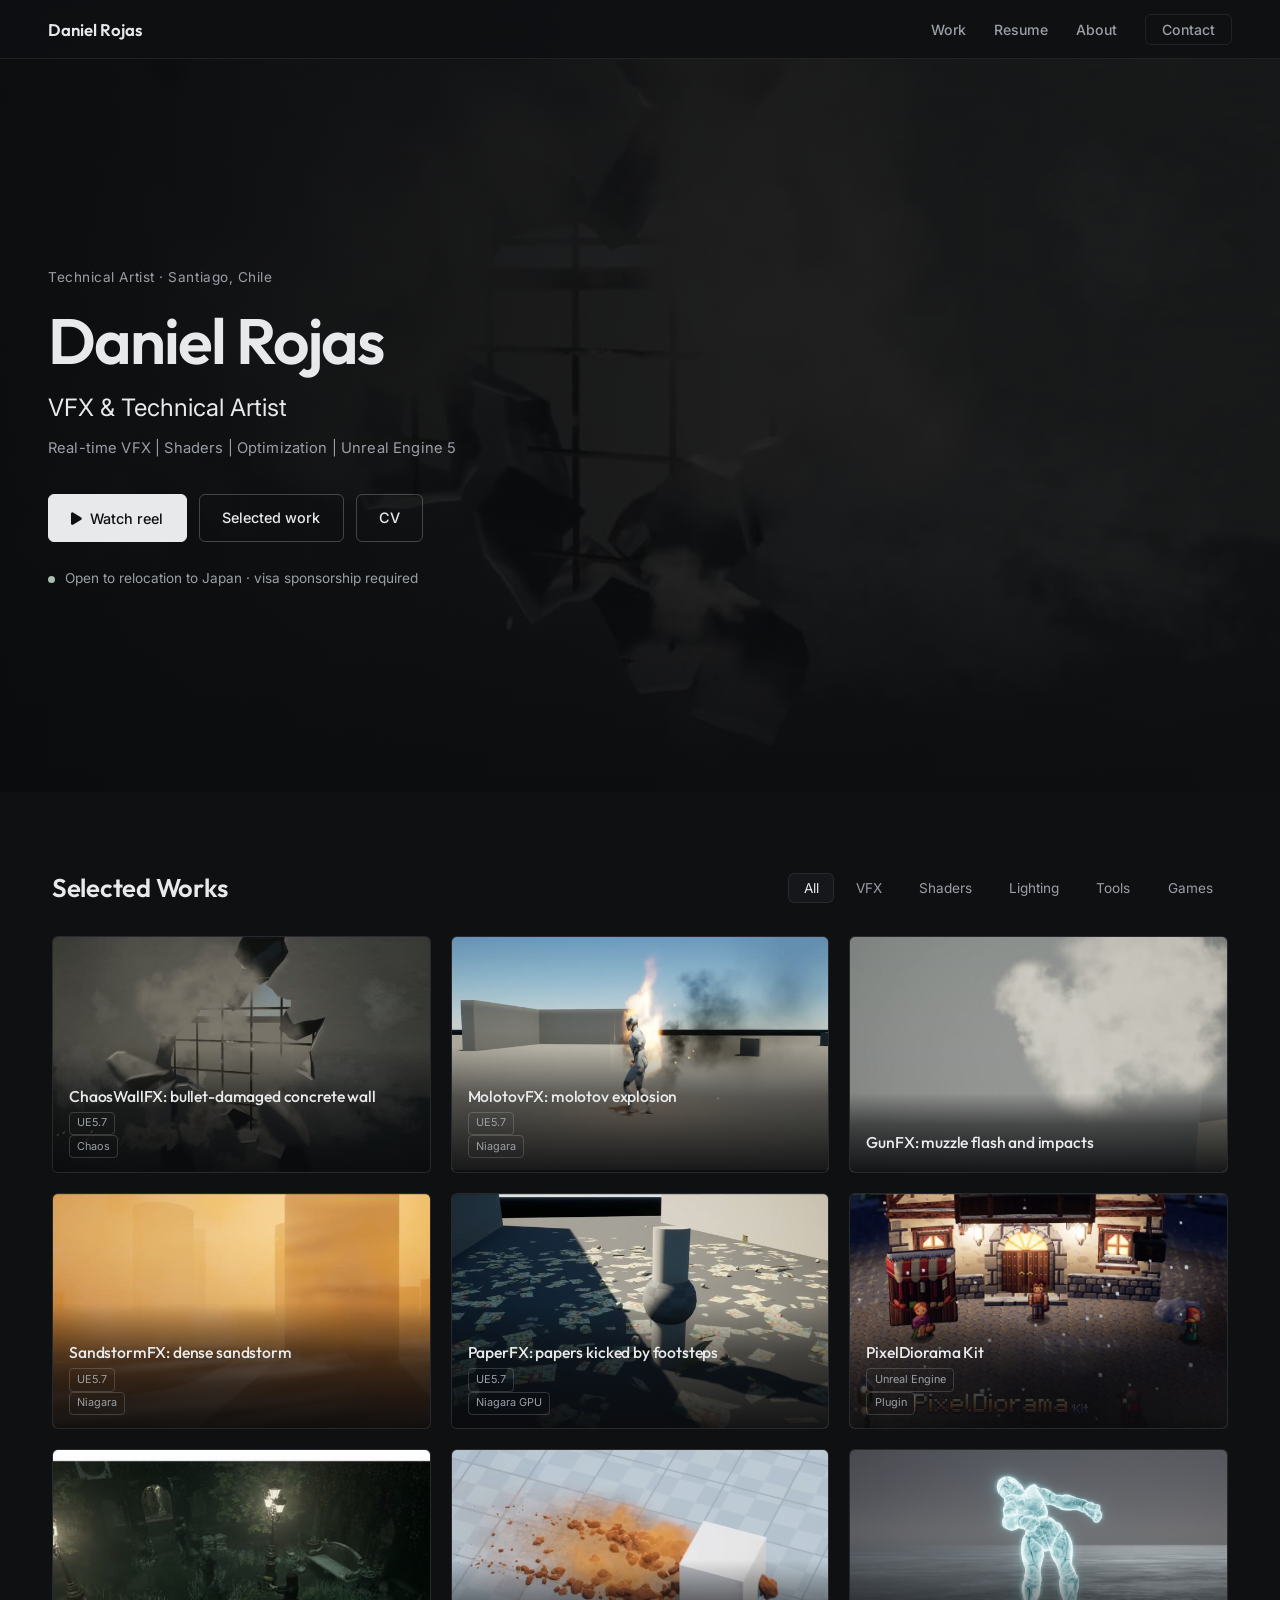
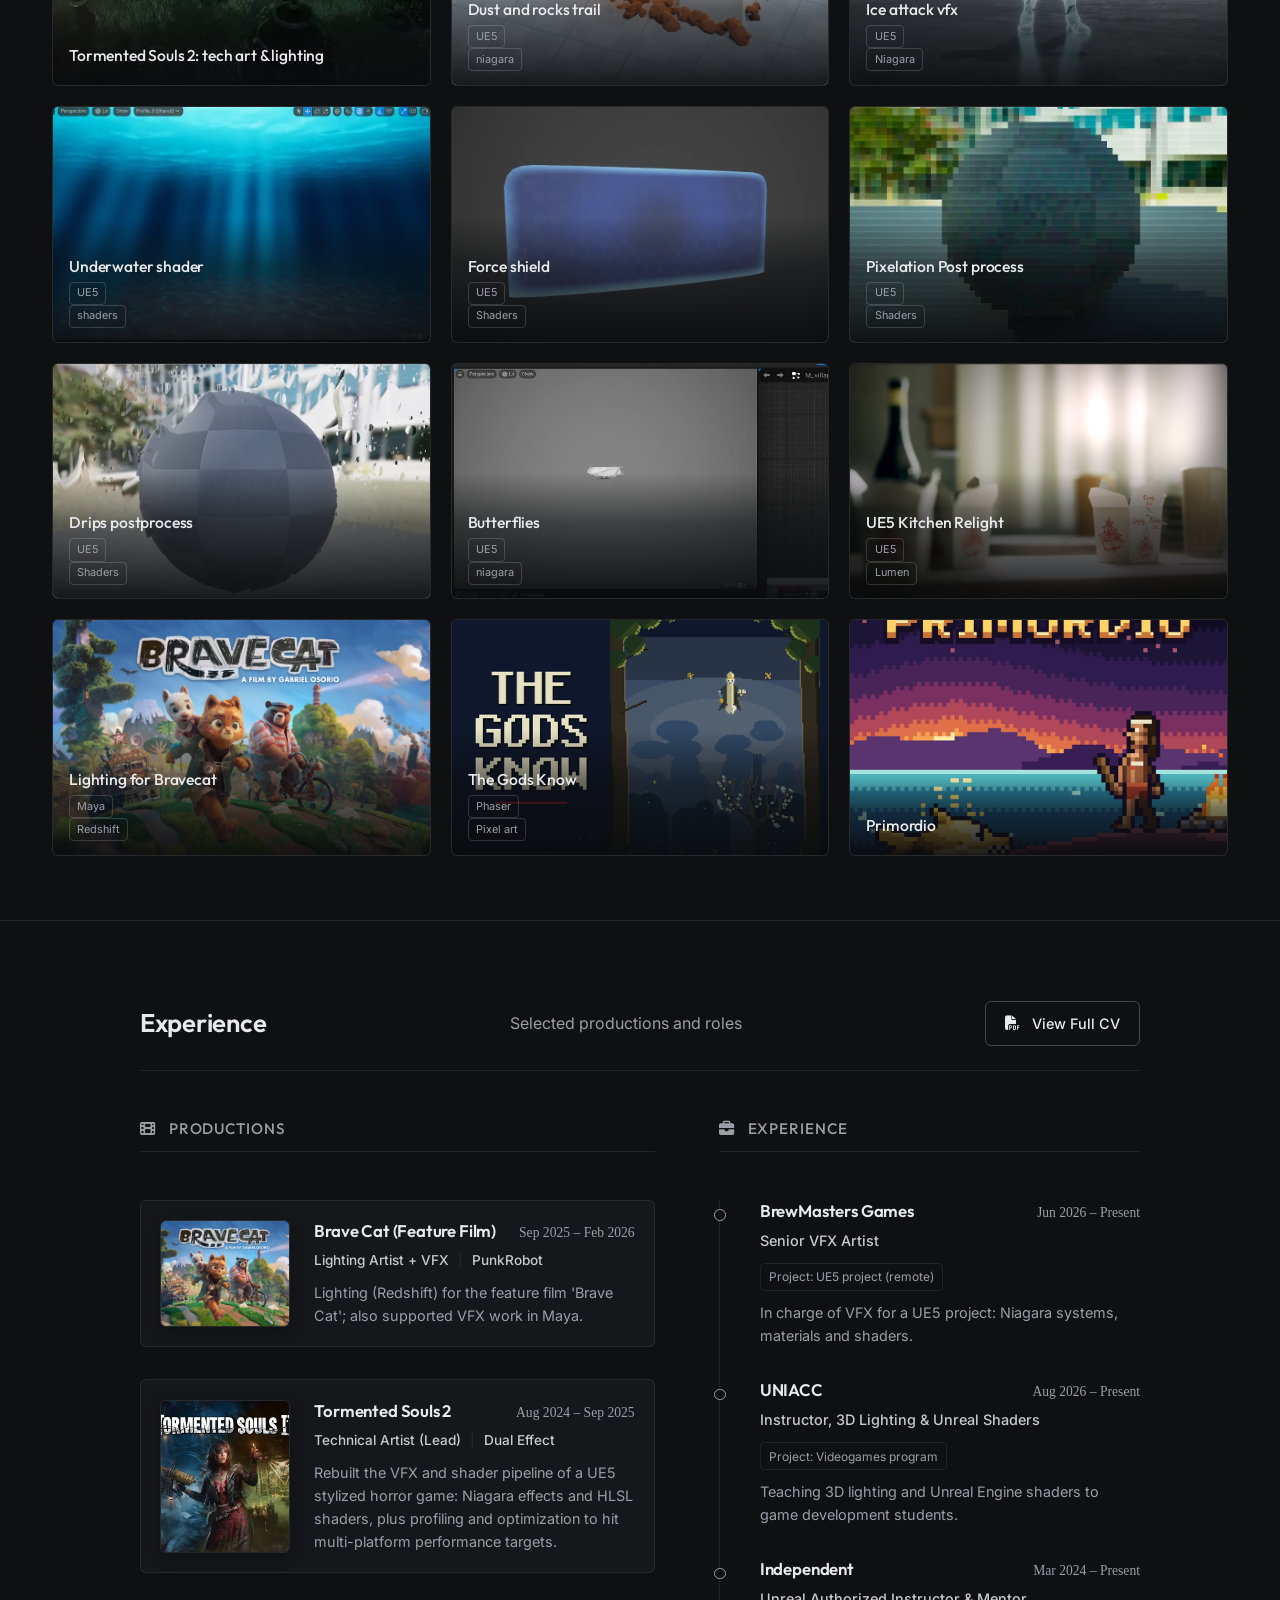
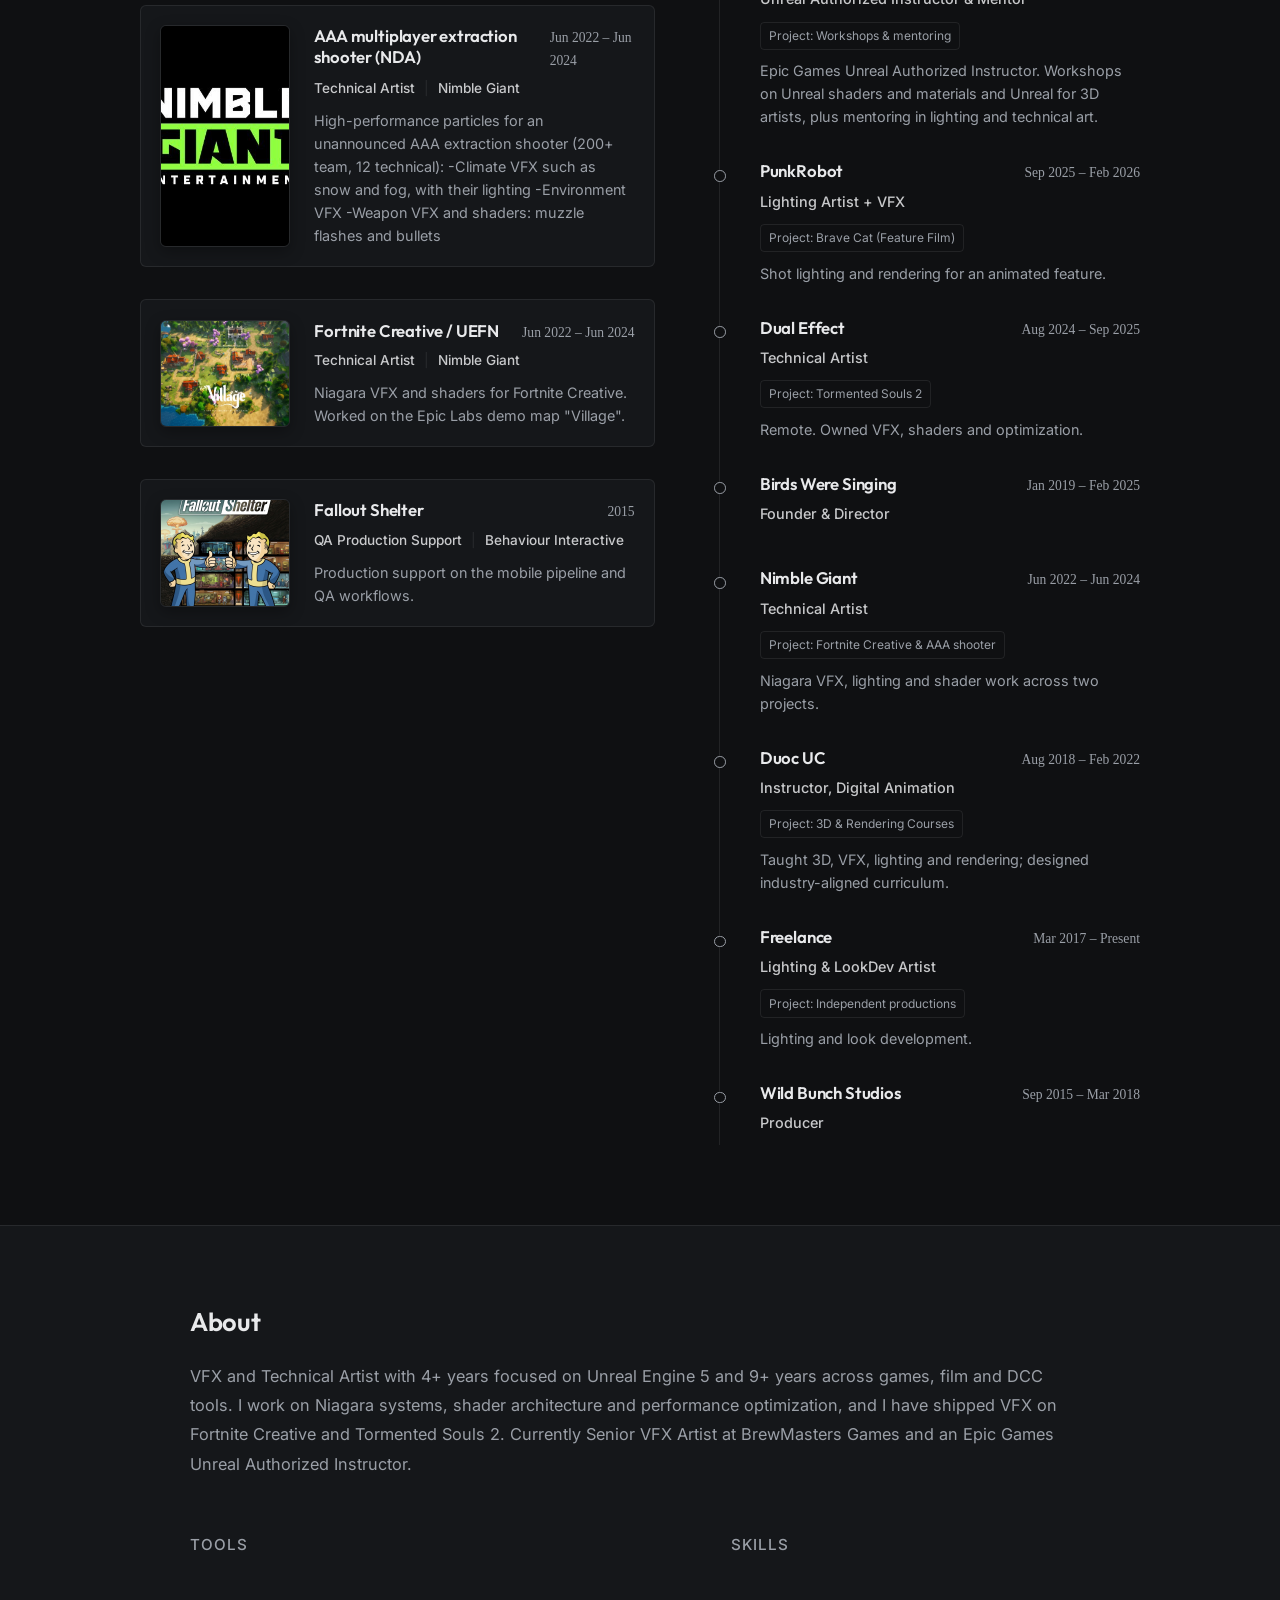
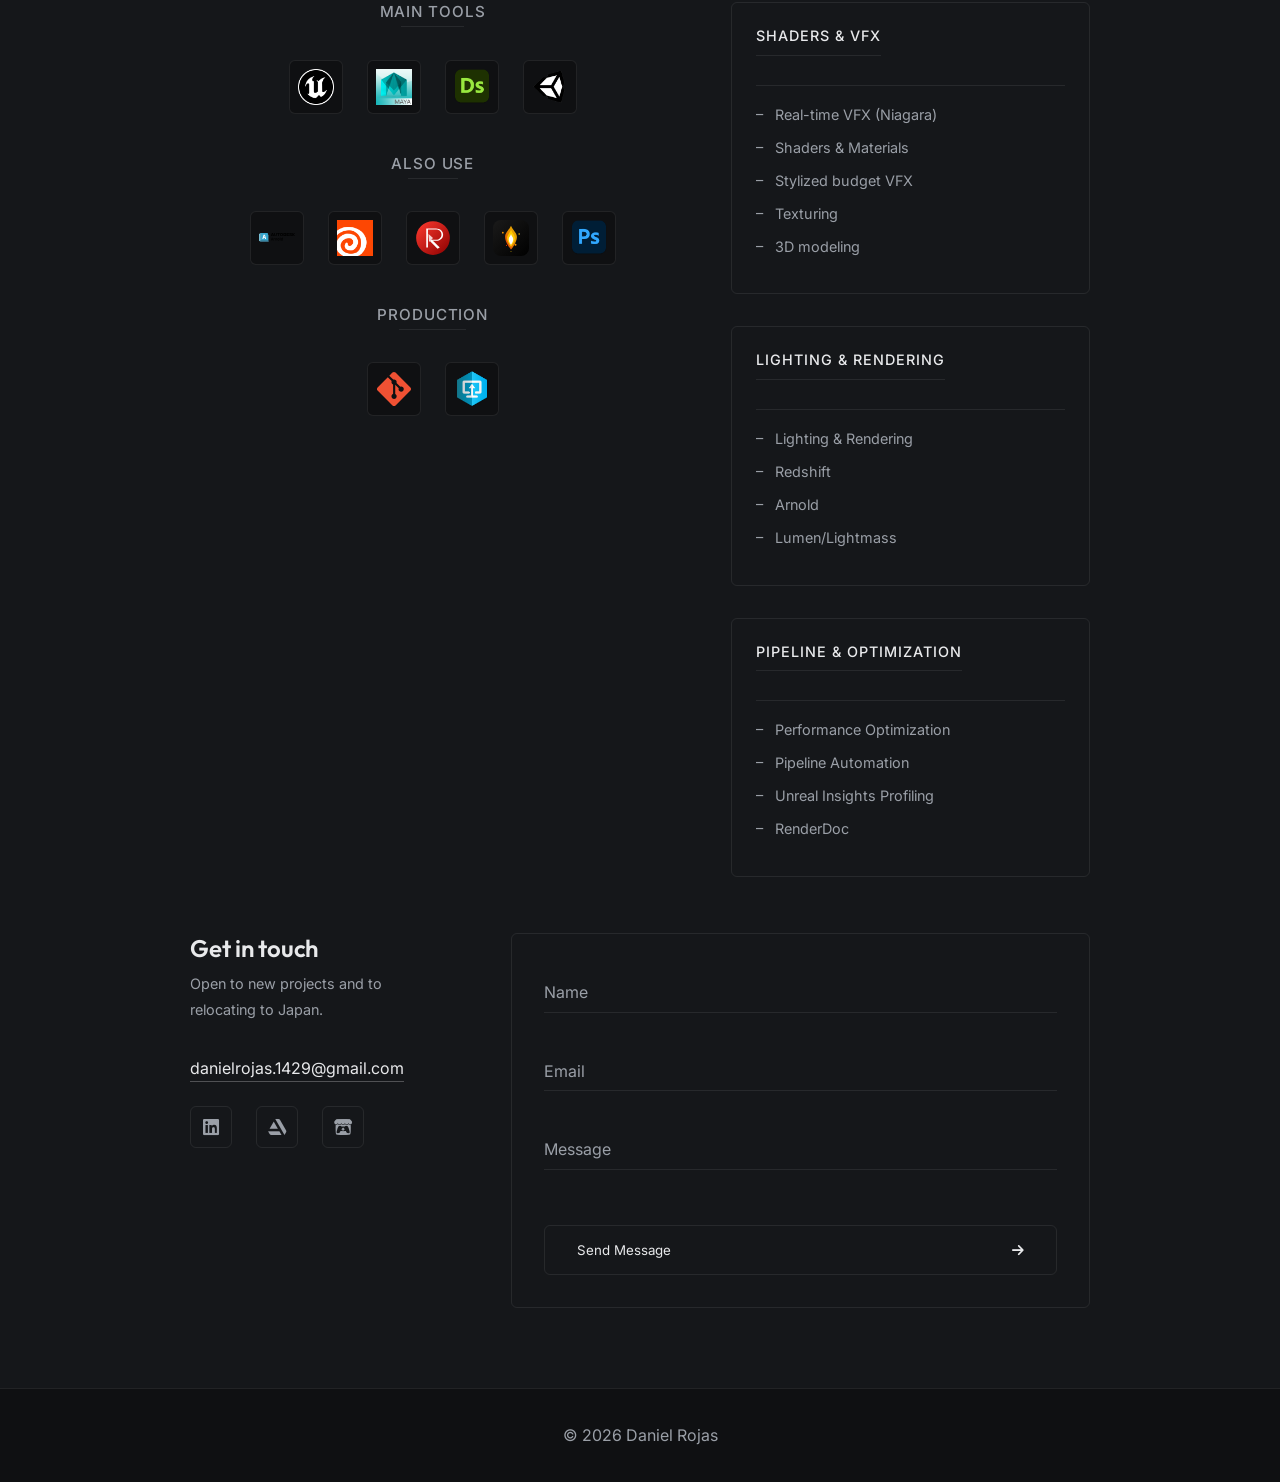
==== commit 12623104: "Redesign portfolio: calmer theme, public reel, new FX projects, corrected experience - New theme.css" ====
--- a/index.html
+++ b/index.html
@@ -4,9 +4,21 @@
 <head>
   <meta charset="UTF-8">
   <meta name="viewport" content="width=device-width, initial-scale=1.0">
-  <title>Daniel Rojas | VFX | Lighting | TechArt</title>
+  <title>Daniel Rojas | VFX &amp; Technical Artist</title>
   <meta name="description"
-    content="Portfolio of Daniel Rojas, VFX and Technical Artist specializing in Lighting, Shaders, and VFX in Unreal Engine.">
+    content="Daniel Rojas is a VFX and Technical Artist working in Unreal Engine 5: Niagara VFX, shaders, lighting and performance optimization. Credits include Tormented Souls 2 and Fortnite Creative.">
+  <meta name="theme-color" content="#0f1012">
+  <link rel="canonical" href="https://danielrojas.xyz/">
+  <meta property="og:type" content="website">
+  <meta property="og:site_name" content="Daniel Rojas">
+  <meta property="og:title" content="Daniel Rojas | VFX &amp; Technical Artist">
+  <meta property="og:description" content="Niagara VFX, shaders, lighting and optimization in Unreal Engine 5. Watch the reel.">
+  <meta property="og:url" content="https://danielrojas.xyz/">
+  <meta property="og:image" content="https://danielrojas.xyz/assets/reel/reel-poster.jpg">
+  <meta name="twitter:card" content="summary_large_image">
+  <meta name="twitter:title" content="Daniel Rojas | VFX &amp; Technical Artist">
+  <meta name="twitter:description" content="Niagara VFX, shaders, lighting and optimization in Unreal Engine 5.">
+  <meta name="twitter:image" content="https://danielrojas.xyz/assets/reel/reel-poster.jpg">
   <!-- Font Awesome -->
   <link rel="stylesheet" href="https://cdnjs.cloudflare.com/ajax/libs/font-awesome/6.4.0/css/all.min.css">
   <!-- Google Fonts -->
@@ -17,7 +29,8 @@
     rel="stylesheet">
   <!-- Favicon -->
   <link rel="icon" type="image/png" href="favicon.png">
-  <link rel="stylesheet" href="style.css?v=9">
+  <link rel="stylesheet" href="style.css?v=10">
+  <link rel="stylesheet" href="theme.css?v=1">
 </head>
 
 <body>
@@ -25,8 +38,7 @@
   <nav class="navbar" id="navbar">
     <div class="nav-container">
       <div class="logo">
-        <span class="logo-text">DANIEL <span class="xyz-wrapper" id="xyz-logo"><span class="letter-x">X</span><span
-              class="letter-y">Y</span><span class="letter-z">Z</span></span></span>
+        <a href="#top" class="logo-text">Daniel Rojas</a>
       </div>
 
       <button class="hamburger-btn" id="hamburger-btn" aria-label="Menu">
@@ -35,8 +47,7 @@
 
       <ul class="nav-links" id="nav-links">
         <li><a href="#work">Work</a></li>
-        <li><a href="https://flippednormals.com/creator/hikari" target="_blank" rel="noopener noreferrer">Plugins</a>
-        </li>
+
         <li><a href="#resume">Resume</a></li>
         <li><a href="#about">About</a></li>
         <li><a href="#contact" class="cta-btn">Contact</a></li>
@@ -45,16 +56,25 @@
   </nav>
 
   <!-- Hero Section -->
-  <header class="hero reveal-on-scroll">
-    <canvas id="tech-canvas"></canvas>
-
-    <div class="hero-content">
-      <h1 class="glitch" id="hero-title" data-text="DANIEL ROJAS">DANIEL ROJAS</h1>
-      <p class="subtitle" id="hero-subtitle">VFX | Lighting | TechArt</p>
-      <p class="mini-subtitle" id="hero-specialties">Lighting | Shaders | VFX</p>
-      <a href="#work" class="scroll-down" aria-label="Scroll down to work section">
-        <i class="fa-solid fa-arrow-down"></i>
-      </a>
+  <header class="hero" id="top">
+    <video class="hero-video" data-src="assets/reel/hero-loop.mp4" poster="assets/reel/hero-poster.jpg" muted loop
+      playsinline preload="metadata" aria-hidden="true"></video>
+    <div class="hero-shade"></div>
+    <div class="hero-container">
+      <div class="hero-split">
+        <div class="hero-intro">
+          <p class="eyebrow">Technical Artist &middot; Santiago, Chile</p>
+          <h1><span class="name" id="hero-title">Daniel Rojas</span></h1>
+          <p class="subtitle" id="hero-subtitle">VFX &amp; Technical Artist</p>
+          <p class="mini-subtitle" id="hero-specialties">Real-time VFX | Shaders | Optimization | Unreal Engine 5</p>
+          <div class="hero-buttons">
+            <button type="button" id="watch-reel" class="btn"><i class="fa-solid fa-play"></i>&nbsp; Watch reel</button>
+            <a href="#work" class="btn btn-outline">Selected work</a>
+            <a href="DanielRojas_CV_2026.pdf" class="btn btn-outline" target="_blank" rel="noopener">CV</a>
+          </div>
+          <p class="availability">Open to relocation to Japan &middot; visa sponsorship required</p>
+        </div>
+      </div>
     </div>
   </header>
 
@@ -69,17 +89,11 @@
              <i class="fa-solid fa-play"></i> Watch Private Reel
           </button>
           <button class="filter-btn active" data-filter="all">All</button>
+          <button class="filter-btn" data-filter="vfx">VFX</button>
           <button class="filter-btn" data-filter="shaders">Shaders</button>
+          <button class="filter-btn" data-filter="lighting">Lighting</button>
           <button class="filter-btn" data-filter="tools">Tools</button>
-          <button class="filter-btn" data-filter="plugins">Plugins</button>
-          <button class="filter-btn" data-filter="optimization">Optimization</button>
-          <button class="filter-btn" data-filter="lighting">Lighting</button>
-          <button id="unlock-btn" class="filter-btn confidential-btn">
-            <i class="fa-solid fa-lock"></i> Confidential
-          </button>
-          <button id="relock-btn" class="filter-btn relock-btn" style="display: none;" title="Lock Confidential Content">
-            <i class="fa-solid fa-lock-open"></i>
-          </button>
+          <button class="filter-btn" data-filter="games">Games</button>
         </div>
       </div>
 
@@ -94,12 +108,33 @@
         <div class="resume-header">
           <h2 id="resume-title">Resume</h2>
           <p id="resume-subtitle">Professional Journey</p>
-          <a href="CV_DanielRojas_2025.html" class="download-btn" id="resume-download" target="_blank">
+          <a href="DanielRojas_CV_2026.pdf" class="download-btn" id="resume-download" target="_blank" rel="noopener">
             <i class="fa-solid fa-file-pdf"></i> View Full CV
           </a>
-        </div>
-        <div class="resume-timeline" id="resume-timeline">
-          <!-- Experience will be injected by JS -->
+          <button type="button" class="download-btn upload-cv-btn" id="upload-cv-btn" style="display: none; background: transparent; border: 1px dashed var(--accent-color); color: var(--accent-color); margin-left: 10px;">
+            <i class="fa-solid fa-upload"></i> Upload PDF
+          </button>
+          <input type="file" id="upload-cv-file" style="display: none;" accept=".pdf">
+        </div>
+        <div class="resume-split-grid">
+          <div class="resume-col">
+            <h3 class="col-title"><i class="fa-solid fa-film"></i> Productions</h3>
+            <div id="productions-timeline" class="productions-timeline">
+              <!-- Projects will be injected by JS -->
+            </div>
+            <div class="production-add-btn-container">
+              <button id="add-production-btn" class="btn btn-outline" style="width: 100%; margin-top: 1.5rem;"><i class="fa-solid fa-plus"></i> Add Production</button>
+            </div>
+          </div>
+          <div class="resume-col">
+            <h3 class="col-title"><i class="fa-solid fa-briefcase"></i> Experience</h3>
+            <div id="experience-timeline" class="experience-timeline">
+              <!-- Experience will be injected by JS -->
+            </div>
+            <div class="production-add-btn-container">
+              <button id="add-experience-btn" class="btn btn-outline" style="width: 100%; margin-top: 1.5rem;"><i class="fa-solid fa-plus"></i> Add Experience</button>
+            </div>
+          </div>
         </div>
       </div>
     </section>
@@ -111,14 +146,28 @@
           <h2 id="about-title">Bridging Art & Code</h2>
           <p id="about-description">I build the bridges that allow artists to cross the chasm of technical limitations.
           </p>
-          <ul class="skills-list" id="skills-list">
-            <!-- Skills will be populated by JS -->
-          </ul>
+          <div class="skills-two-columns">
+            <div class="skills-column">
+              <h3>Tools</h3>
+              <div id="tools-view">
+                <!-- Dynamically populated by JS -->
+              </div>
+            </div>
+            
+            <div class="skills-column">
+              <h3>Skills</h3>
+              <div id="skills-view">
+                <!-- Dynamically populated by JS -->
+              </div>
+            </div>
+          </div>
+          <input type="file" id="upload-skill-logo-file" style="display: none;" accept="image/*">
         </div>
         <div id="contact" class="contact-wrapper">
           <div class="contact-info">
             <h3 id="contact-title">Connect</h3>
-            <p class="contact-desc" id="contact-description">Available for projects.</p>
+            <p class="contact-desc" id="contact-description">Open to new projects and to relocating to Japan.</p>
+            <a class="contact-email" href="mailto:danielrojas.1429@gmail.com">danielrojas.1429@gmail.com</a>
             <div class="social-links-minimal" id="social-links-container">
               <!-- Social links will be populated by JS -->
             </div>
@@ -153,21 +202,56 @@
     </div>
   </footer>
 
+  <!-- Public reel -->
+  <div id="reel-modal" class="reel-modal" role="dialog" aria-label="Reel">
+    <div class="reel-box">
+      <button type="button" class="reel-close" aria-label="Close">&times;</button>
+      <video data-src="assets/reel/reel.mp4" poster="assets/reel/reel-poster.jpg" controls playsinline
+        preload="none"></video>
+    </div>
+  </div>
+
   <!-- Modal System -->
   <div id="project-modal" class="modal">
     <div class="modal-content">
       <button class="close-modal">&times;</button>
       <div class="modal-body">
-        <div class="modal-media" id="modal-visual-container">
-          <!-- Media will be injected here -->
-        </div>
+        <div class="modal-media-wrapper" style="flex: 1 1 65%; display: flex; flex-direction: column; background: #000; position: relative; min-width: 0;">
+          <div class="modal-media" id="modal-visual-container" style="flex: 1; min-height: 0; display: flex; align-items: center; justify-content: center; overflow: hidden; position: relative;">
+            <!-- Media will be injected here -->
+          </div>
+          <!-- Slide Control Bar (visible in Edit Mode only) -->
+          <div id="modal-slide-controls" style="display: none; background: rgba(20, 20, 20, 0.95); border-top: 1px solid var(--border-color); padding: 10px 15px; align-items: center; gap: 12px; flex-wrap: wrap;">
+            <!-- Inputs and buttons injected dynamically -->
+          </div>
+        </div>
+        
         <!-- Mini view toggle / Tabs -->
         <div class="view-toggle" id="view-toggle">
           <!-- Gallery buttons will be injected here -->
         </div>
+        
         <div class="modal-info">
+          <!-- Project Admin Controls (visible in Edit Mode only) -->
+          <div id="modal-project-admin-controls" style="display: none; background: rgba(16, 185, 129, 0.08); border: 1px solid rgba(16, 185, 129, 0.3); padding: 12px; border-radius: 6px; margin-bottom: 15px; flex-direction: column; gap: 8px;">
+            <div style="font-weight: bold; color: var(--accent-color); font-size: 0.8rem; display: flex; align-items: center; gap: 6px;">
+              <i class="fa-solid fa-screwdriver-wrench"></i> Project Edit Mode
+            </div>
+            <div style="display: flex; gap: 6px; flex-wrap: wrap;">
+              <button type="button" class="btn btn-outline" id="modal-change-thumb-btn" style="font-size: 0.75rem; padding: 4px 8px; height: auto; line-height: normal; flex: 1; display: inline-flex; align-items: center; justify-content: center; gap: 4px;"><i class="fa-solid fa-image"></i> Cover Thumbnail</button>
+              <input type="file" id="modal-change-thumb-file" style="display: none;" accept="image/*">
+              
+              <button type="button" class="btn btn-outline" id="modal-open-full-edit-btn" style="font-size: 0.75rem; padding: 4px 8px; height: auto; line-height: normal; flex: 1; display: inline-flex; align-items: center; justify-content: center; gap: 4px;"><i class="fa-solid fa-sliders"></i> Full Settings</button>
+            </div>
+          </div>
+
           <div class="modal-header">
             <h2 id="modal-title">Project Title</h2>
+            <!-- Editable tags area -->
+            <div id="modal-tags-edit-container" style="display: none; margin-top: 8px; width: 100%;">
+              <label style="font-size: 0.75rem; color: var(--text-secondary); display: block; margin-bottom: 2px;">Tags (comma-separated):</label>
+              <input type="text" id="modal-tags-input" style="width: 100%; padding: 4px 8px; font-size: 0.8rem; background: rgba(0,0,0,0.3); border: 1px solid var(--border-color); color: var(--text-primary); border-radius: 4px; font-family: inherit;">
+            </div>
             <div class="modal-tags" id="modal-tags"></div>
           </div>
           <p id="modal-description">Description goes here.</p>
@@ -198,7 +282,94 @@
     </div>
   </div>
 
-  <script src="script.js?v=9"></script>
+  <!-- Live Edit Floating Toolbar -->
+  <div id="edit-toolbar" class="edit-toolbar">
+    <button id="toggle-edit-btn" class="edit-btn"><i class="fa-solid fa-pen-to-square"></i> Edit Portfolio</button>
+    <button id="save-edit-btn" class="edit-btn save-btn" style="display: none;"><i class="fa-solid fa-floppy-disk"></i> Save Changes</button>
+    <button id="cancel-edit-btn" class="edit-btn cancel-btn" style="display: none;"><i class="fa-solid fa-xmark"></i> Cancel</button>
+  </div>
+
+  <!-- Live Edit Project Modal -->
+  <div id="edit-project-modal" class="modal">
+    <div class="modal-content edit-project-content">
+      <button class="close-modal" id="close-project-edit">&times;</button>
+      <h2>Edit Item</h2>
+      <form id="edit-project-form" class="edit-project-form">
+        <input type="hidden" id="edit-proj-id">
+        <input type="hidden" id="edit-proj-type"> <!-- 'portfolio' or 'production' -->
+        
+        <div class="input-group-edit">
+          <label for="edit-proj-title">Title</label>
+          <input type="text" id="edit-proj-title" required>
+        </div>
+        
+        <div class="input-group-edit row-conditional-production">
+          <label for="edit-proj-company">Company/Studio</label>
+          <input type="text" id="edit-proj-company">
+        </div>
+
+        <div class="input-group-edit row-conditional-production">
+          <label for="edit-proj-role">Role</label>
+          <input type="text" id="edit-proj-role">
+        </div>
+
+        <div class="input-group-edit flex-row-edit">
+          <div>
+            <label for="edit-proj-period">Period / Date</label>
+            <input type="text" id="edit-proj-period" placeholder="e.g. 2026 - Present">
+          </div>
+          <div>
+            <label for="edit-proj-category">Category</label>
+            <select id="edit-proj-category">
+              <option value="shaders">Shaders</option>
+              <option value="vfx">VFX</option>
+              <option value="tools">Tools</option>
+              <option value="lighting">Lighting</option>
+              <option value="optimization">Optimization</option>
+            </select>
+          </div>
+        </div>
+
+        <div class="input-group-edit">
+          <label for="edit-proj-thumbnail">Thumbnail / Image URL</label>
+          <div style="display: flex; gap: 10px;">
+            <input type="text" id="edit-proj-thumbnail" placeholder="assets/uploads/your_image.jpg" style="flex: 1;">
+            <button type="button" class="btn btn-outline" id="upload-proj-thumb-btn" style="padding: 0 1rem; font-size: 0.85rem;"><i class="fa-solid fa-upload"></i> Upload</button>
+            <input type="file" id="upload-proj-thumb-file" style="display: none;" accept="image/*,video/*">
+          </div>
+        </div>
+
+        <div class="input-group-edit">
+          <label for="edit-proj-description">Description</label>
+          <textarea id="edit-proj-description" rows="3" required></textarea>
+        </div>
+
+        <div class="input-group-edit">
+          <label for="edit-proj-tags">Tags (comma-separated)</label>
+          <input type="text" id="edit-proj-tags" placeholder="UE5, Niagara, HLSL">
+        </div>
+
+        <!-- Project Gallery Manager -->
+        <div class="input-group-edit" id="gallery-manager-group" style="display: none; margin-top: 1rem; border-top: 1px solid var(--border-color); padding-top: 1.5rem;">
+          <label style="margin-bottom: 0.8rem; display: block; font-weight: bold; color: var(--accent-color);">Project Content Gallery</label>
+          <div id="gallery-items-container">
+            <!-- Dynamic gallery items will be injected by JavaScript -->
+          </div>
+          <button type="button" class="btn btn-outline" id="add-gallery-item-btn" style="width: 100%; margin-top: 10px;">
+            <i class="fa-solid fa-plus"></i> Add Image / Video Slide
+          </button>
+        </div>
+
+        <div class="edit-modal-actions">
+          <button type="submit" class="btn btn-save"><i class="fa-solid fa-check"></i> Apply</button>
+          <button type="button" class="btn btn-outline" id="cancel-project-edit">Cancel</button>
+        </div>
+      </form>
+    </div>
+  </div>
+
+  <script src="script.js?v=13"></script>
+  <script src="site.js?v=1"></script>
 </body>
 
 </html>
--- a/style.css
+++ b/style.css
@@ -1,16 +1,16 @@
 :root {
-    --bg-color: #050505;
-    --surface-color: #0f0f0f;
-    --surface-hover: #1a1a1a;
-    --text-primary: #ffffff;
-    --text-secondary: #aaaaaa;
-    --accent-color: #00f2ea;
-    --accent-secondary: #ff00c1;
-    --accent-gradient: linear-gradient(135deg, #00f2ea 0%, #0055ff 100%);
-    --accent-dim: rgba(0, 242, 234, 0.05);
-    --border-color: rgba(255, 255, 255, 0.08);
+    --bg-color: #1c1e22;         /* Soft Slate Grey */
+    --surface-color: #24272d;    /* Slate Surface */
+    --surface-hover: #2d313a;    /* Lighter Slate Hover */
+    --text-primary: #e4e6eb;     /* Soft White */
+    --text-secondary: #a0a5b5;   /* Muted Slate Grey */
+    --accent-color: #56ab91;     /* Sage Teal */
+    --accent-secondary: #83c5be; /* Mint Green */
+    --accent-gradient: linear-gradient(135deg, #56ab91 0%, #83c5be 100%);
+    --accent-dim: rgba(86, 171, 145, 0.05);
+    --border-color: rgba(86, 171, 145, 0.15); /* Sage Tinted Borders */
     --gap: 1.5rem;
-    --transition-speed: 0.4s cubic-bezier(0.16, 1, 0.3, 1);
+    --transition-speed: 0.3s cubic-bezier(0.16, 1, 0.3, 1);
 }
 
 * {
@@ -21,18 +21,29 @@
 }
 
 body {
-    font-family: 'Inter', sans-serif;
+    font-family: 'Inter', 'Outfit', sans-serif;
     background-color: var(--bg-color);
     color: var(--text-primary);
-    line-height: 1.6;
+    line-height: 1.75;
+    font-size: 1.05rem;
     overflow-x: hidden;
+}
+
+p {
+    font-family: 'Inter', sans-serif;
+    color: var(--text-secondary);
+    font-size: 1rem;
+    line-height: 1.8;
 }
 
 h1,
 h2,
 h3,
+h4,
 .logo {
-    font-family: 'Space Grotesk', sans-serif;
+    font-family: 'Outfit', 'Space Grotesk', sans-serif;
+    font-weight: 700;
+    line-height: 1.25;
 }
 
 a {
@@ -51,7 +62,7 @@
     justify-content: space-between;
     align-items: center;
     z-index: 1000;
-    background: rgba(5, 5, 5, 0.7);
+    background: rgba(28, 30, 34, 0.8);
     -webkit-backdrop-filter: blur(20px);
     backdrop-filter: blur(20px);
     border-bottom: 1px solid var(--border-color);
@@ -60,7 +71,7 @@
 
 .navbar.scrolled {
     padding: 0.8rem 4rem;
-    background: rgba(5, 5, 5, 0.9);
+    background: rgba(28, 30, 34, 0.95);
 }
 
 .logo {
@@ -77,7 +88,6 @@
 .xyz-wrapper span {
     transition: color 0.5s ease;
     color: var(--accent-color);
-    /* Default accent */
 }
 
 .xyz-wrapper.rgb-mode .letter-x {
@@ -99,6 +109,7 @@
     list-style: none;
     display: flex;
     gap: 2rem;
+    align-items: center;
 }
 
 /* Hamburger Button - Hidden by default on desktop */
@@ -143,81 +154,162 @@
 
 /* Hero Section */
 .hero {
-    height: 100vh;
+    min-height: 100vh;
     width: 100%;
     position: relative;
     display: flex;
     align-items: center;
     justify-content: center;
+    overflow: hidden;
+    background: radial-gradient(circle at 50% 50%, #0f1c1f 0%, #050a0b 100%);
+    padding: 8rem 2rem 4rem 2rem;
+}
+
+.hero-container {
+    z-index: 1;
+    width: 100%;
+    max-width: 1200px;
+    margin: 0 auto;
+}
+
+.hero-split {
+    display: flex;
+    flex-direction: column;
+    align-items: center;
     text-align: center;
-    overflow: hidden;
-    background: radial-gradient(circle at 50% 50%, #0a0a0a 0%, #000 100%);
-}
-
-.hero-content {
-    z-index: 1;
+    justify-content: center;
     max-width: 800px;
-    padding: 0 2rem;
-}
-
-.hero h1 {
-    font-size: clamp(3rem, 10vw, 6rem);
-    line-height: 0.9;
-    margin-bottom: 1.5rem;
-    text-transform: uppercase;
-    letter-spacing: -3px;
+    margin: 0 auto;
+}
+
+.hero-intro h1 {
+    font-size: clamp(2.5rem, 6vw, 4.5rem);
+    line-height: 1.1;
+    margin-bottom: 1rem;
     font-weight: 800;
-}
-
-/* Simple Glitch Effect on Hover and JS Interval */
-.glitch:hover,
-.glitch.active {
-    text-shadow: 2px 2px var(--accent-color), -2px -2px #ff00c1;
-    transition: text-shadow 0.1s;
-}
-
-.hero .subtitle {
-    font-size: 2.5rem;
-    color: var(--text-secondary);
+    letter-spacing: -1px;
+}
+
+.hero-intro h1 .name {
+    color: var(--accent-color);
+}
+
+.hero-intro .subtitle {
+    font-size: clamp(1.3rem, 3vw, 2.2rem);
+    color: var(--text-primary);
     margin-bottom: 0.5rem;
     font-weight: 300;
-    letter-spacing: 2px;
-}
-
-.hero .mini-subtitle {
-    font-size: 1.2rem;
+    letter-spacing: 1px;
+}
+
+.hero-intro .mini-subtitle {
+    font-size: 1rem;
     color: var(--text-secondary);
-    margin-bottom: 3rem;
+    margin-bottom: 2.5rem;
     font-weight: 400;
     letter-spacing: 1px;
-    opacity: 0.8;
     text-transform: uppercase;
 }
 
-.scroll-down {
-    font-size: 1.5rem;
-    color: var(--text-secondary);
-    animation: bounce 2s infinite;
+.hero-buttons {
+    display: flex;
+    gap: 1rem;
+    justify-content: center;
+}
+
+.btn {
+    padding: 0.8rem 2rem;
+    border-radius: 4px;
+    background: var(--accent-color);
+    color: #050a0b;
+    font-weight: 600;
+    border: 1px solid var(--accent-color);
     display: inline-block;
-}
-
-@keyframes bounce {
-
-    0%,
-    20%,
-    50%,
-    80%,
-    100% {
-        transform: translateY(0);
-    }
-
-    40% {
-        transform: translateY(-10px);
-    }
-
-    60% {
-        transform: translateY(-5px);
-    }
+    text-transform: uppercase;
+    letter-spacing: 1px;
+    font-size: 0.85rem;
+    cursor: pointer;
+    transition: all 0.3s ease;
+}
+
+.btn:hover {
+    background: var(--text-primary);
+    border-color: var(--text-primary);
+}
+
+.btn-outline {
+    background: transparent;
+    border: 1px solid var(--text-secondary);
+    color: var(--text-primary);
+}
+
+.btn-outline:hover {
+    border-color: var(--accent-color);
+    color: var(--accent-color);
+    background: transparent;
+}
+
+.hero-demo {
+    display: flex;
+    flex-direction: column;
+    align-items: flex-start;
+}
+
+.confidential-notice {
+    text-transform: uppercase;
+    font-size: 0.75rem;
+    letter-spacing: 2px;
+    color: var(--accent-color);
+    margin-bottom: 0.8rem;
+    font-weight: 600;
+    display: flex;
+    align-items: center;
+    gap: 0.5rem;
+}
+
+.demo-thumbnail {
+    position: relative;
+    width: 100%;
+    aspect-ratio: 16/10;
+    border-radius: 8px;
+    overflow: hidden;
+    border: 1px solid var(--border-color);
+    cursor: pointer;
+    box-shadow: 0 15px 40px rgba(0,0,0,0.6);
+}
+
+.demo-thumbnail img {
+    width: 100%;
+    height: 100%;
+    object-fit: cover;
+    transition: transform 0.5s ease;
+}
+
+.demo-thumbnail:hover img {
+    transform: scale(1.05);
+}
+
+.play-overlay {
+    position: absolute;
+    top: 0;
+    left: 0;
+    width: 100%;
+    height: 100%;
+    background: rgba(0, 0, 0, 0.5);
+    display: flex;
+    align-items: center;
+    justify-content: center;
+    gap: 0.8rem;
+    font-family: 'Space Grotesk', sans-serif;
+    font-weight: 700;
+    text-transform: uppercase;
+    font-size: 1.1rem;
+    letter-spacing: 1px;
+    transition: background 0.3s ease;
+}
+
+.demo-thumbnail:hover .play-overlay {
+    background: rgba(0, 191, 165, 0.2);
 }
 
 /* Work Section */
@@ -263,18 +355,18 @@
     color: var(--text-primary);
 }
 
-/* Bento Grid */
+/* Uniform Grid */
 .bento-grid {
     display: grid;
-    grid-template-columns: repeat(auto-fit, minmax(300px, 1fr));
+    grid-template-columns: repeat(auto-fit, minmax(320px, 1fr));
     gap: var(--gap);
-    grid-auto-rows: 300px;
+    grid-auto-rows: 240px;
 }
 
 .project-card {
     position: relative;
     background: var(--surface-color);
-    border-radius: 12px;
+    border-radius: 8px;
     overflow: hidden;
     cursor: pointer;
     transition: all var(--transition-speed);
@@ -282,26 +374,10 @@
 }
 
 .project-card:hover {
-    transform: translateY(-8px) scale(1.02);
-    border-color: rgba(0, 242, 234, 0.3);
-    box-shadow: 0 10px 30px rgba(0, 0, 0, 0.5), 0 0 20px rgba(0, 242, 234, 0.1);
+    transform: translateY(-5px);
+    border-color: var(--accent-color);
+    box-shadow: 0 10px 30px rgba(0, 0, 0, 0.5);
     z-index: 10;
-}
-
-/* Grid Spans for Bento Effect */
-.project-card.large {
-    grid-column: span 2;
-    grid-row: span 2;
-}
-
-.project-card.medium {
-    grid-row: span 1;
-}
-
-@media (max-width: 768px) {
-    .project-card.large {
-        grid-column: span 1;
-    }
 }
 
 .media-container {
@@ -315,45 +391,34 @@
     height: 100%;
     background-size: cover;
     background-position: center;
-}
-
-/* Gradients as placeholder images */
-.gradient-1 {
-    background: linear-gradient(45deg, #FF3CAC 0%, #784BA0 50%, #2B86C5 100%);
-}
-
-.gradient-2 {
-    background: linear-gradient(160deg, #0093E9 0%, #80D0C7 100%);
-}
-
-.gradient-3 {
-    background: linear-gradient(62deg, #8EC5FC 0%, #E0C3FC 100%);
-}
-
-.gradient-4 {
-    background: linear-gradient(45deg, #85FFBD 0%, #FFFB7D 100%);
-}
-
-.gradient-5 {
-    background: linear-gradient(135deg, #f5f7fa 0%, #c3cfe2 100%);
+    transition: transform 0.5s ease;
+}
+
+.project-card:hover .media-placeholder {
+    transform: scale(1.05);
 }
 
 .overlay {
     position: absolute;
-    bottom: 0;
+    top: 0;
     left: 0;
     width: 100%;
+    height: 100%;
     padding: 1.5rem;
-    background: linear-gradient(to top, rgba(0, 0, 0, 0.95), rgba(0, 0, 0, 0));
-    color: white;
-    transform: translateY(0);
-    opacity: 1;
+    background: rgba(11, 20, 22, 0.9);
+    color: var(--text-primary);
+    display: flex;
+    flex-direction: column;
+    justify-content: center;
+    align-items: center;
+    text-align: center;
+    opacity: 0;
     transition: all 0.3s ease;
+    z-index: 2;
 }
 
 .project-card:hover .overlay {
     opacity: 1;
-    background: linear-gradient(to top, rgba(0, 0, 0, 1), rgba(0, 0, 0, 0.3));
 }
 
 .confidential-btn {
@@ -369,20 +434,20 @@
 
 .confidential-btn.unlocked {
     border-style: solid;
-    background: rgba(0, 242, 234, 0.1);
-    border-color: #00f2ea;
-    color: #00f2ea !important;
+    background: var(--accent-dim);
+    border-color: var(--accent-color);
+    color: var(--accent-color) !important;
 }
 
 .confidential-btn.unlocked.active {
-    background: #00f2ea;
-    color: #000 !important;
+    background: var(--accent-color);
+    color: #050a0b !important;
 }
 
 .relock-btn {
-    background: rgba(0, 242, 234, 0.1) !important;
-    border: 1px solid #00f2ea !important;
-    color: #00f2ea !important;
+    background: var(--accent-dim) !important;
+    border: 1px solid var(--accent-color) !important;
+    color: var(--accent-color) !important;
     padding: 0.8rem 1rem !important;
     min-width: unset !important;
 }
@@ -436,20 +501,257 @@
     margin-bottom: 2rem;
 }
 
-.skills-list {
+/* Skills & Tools Layout */
+.skills-two-columns {
+    display: grid;
+    grid-template-columns: 1.15fr 0.85fr;
+    gap: 3.5rem;
+    align-items: start;
+    margin-top: 3.5rem;
+    margin-bottom: 3rem;
+}
+
+@media (max-width: 991px) {
+    .skills-two-columns {
+        grid-template-columns: 1fr;
+        gap: 2.5rem;
+    }
+}
+
+.skills-column {
+    display: flex;
+    flex-direction: column;
+    gap: 2.5rem;
+}
+
+.skills-column > h3 {
+    font-size: 1.4rem;
+    color: var(--text-primary);
+    text-transform: uppercase;
+    letter-spacing: 1.5px;
+    font-weight: 700;
+    border-left: 3px solid var(--accent-color);
+    padding-left: 10px;
+    font-family: 'Space Grotesk', sans-serif;
+    margin-bottom: 0.5rem;
+}
+
+.skills-view {
+    display: block;
+}
+
+/* Tools Grid Layout (Wolf-like) */
+.tools-group {
+    margin-bottom: 2.5rem;
+    text-align: center;
+}
+
+.tools-group h3 {
+    font-size: 0.95rem;
+    color: var(--text-secondary);
+    text-transform: uppercase;
+    letter-spacing: 1.5px;
+    margin-bottom: 1.2rem;
+    position: relative;
+    display: inline-block;
+    font-family: 'Space Grotesk', sans-serif;
+    font-weight: 600;
+}
+
+.tools-group h3::after {
+    content: '';
+    position: absolute;
+    bottom: -6px;
+    left: 20%;
+    width: 60%;
+    height: 1px;
+    background: var(--border-color);
+}
+
+.tools-grid {
+    display: flex;
+    justify-content: center;
+    align-items: center;
+    gap: 1.5rem;
+    flex-wrap: wrap;
+}
+
+.tool-item {
+    position: relative;
+    width: 54px;
+    height: 54px;
+    background: var(--surface-color);
+    border: 1px solid var(--border-color);
+    border-radius: 8px;
+    display: flex;
+    align-items: center;
+    justify-content: center;
+    transition: all var(--transition-speed) cubic-bezier(0.4, 0, 0.2, 1);
+    cursor: pointer;
+    padding: 8px;
+}
+
+.tool-item img, .tool-item svg, .tool-item i {
+    max-width: 100%;
+    max-height: 100%;
+    width: auto;
+    height: auto;
+    object-fit: contain;
+    transition: transform var(--transition-speed) cubic-bezier(0.4, 0, 0.2, 1);
+}
+
+.tool-item i {
+    font-size: 1.6rem;
+    color: var(--accent-color);
+}
+
+.tool-item:hover {
+    border-color: var(--accent-color);
+    transform: translateY(-5px);
+    box-shadow: 0 8px 24px rgba(0, 252, 241, 0.15);
+    background: var(--surface-hover);
+}
+
+.tool-item:hover img, .tool-item:hover svg {
+    transform: scale(1.1);
+}
+
+/* Edit Mode Upload Overlay */
+.tool-item-upload-overlay {
+    position: absolute;
+    top: 0;
+    left: 0;
+    width: 100%;
+    height: 100%;
+    background: rgba(0, 252, 241, 0.2);
+    border-radius: 8px;
+    display: flex;
+    align-items: center;
+    justify-content: center;
+    opacity: 0;
+    transition: opacity var(--transition-speed);
+    z-index: 5;
+}
+
+.tool-item:hover .tool-item-upload-overlay {
+    opacity: 1;
+}
+
+.tool-item-upload-overlay i {
+    color: var(--text-primary) !important;
+    font-size: 1.2rem !important;
+}
+
+/* Tooltips */
+.tool-item::before {
+    content: attr(data-tooltip);
+    position: absolute;
+    bottom: 68px;
+    left: 50%;
+    transform: translateX(-50%) translateY(10px);
+    background: rgba(11, 12, 16, 0.95);
+    border: 1px solid var(--accent-color);
+    color: var(--text-primary);
+    padding: 6px 12px;
+    border-radius: 4px;
+    font-size: 0.8rem;
+    font-weight: 600;
+    white-space: nowrap;
+    opacity: 0;
+    pointer-events: none;
+    transition: all var(--transition-speed) ease;
+    z-index: 10;
+    box-shadow: 0 4px 12px rgba(0,0,0,0.5);
+}
+
+.tool-item::after {
+    content: '';
+    position: absolute;
+    bottom: 60px;
+    left: 50%;
+    transform: translateX(-50%) translateY(10px);
+    border-width: 4px;
+    border-style: solid;
+    border-color: var(--accent-color) transparent transparent transparent;
+    opacity: 0;
+    pointer-events: none;
+    transition: all var(--transition-speed) ease;
+    z-index: 10;
+}
+
+.tool-item:hover::before,
+.tool-item:hover::after {
+    opacity: 1;
+    transform: translateX(-50%) translateY(0);
+}
+
+/* Skills Bullet Grid */
+.skills-column-grid {
+    display: grid;
+    grid-template-columns: repeat(auto-fit, minmax(220px, 1fr));
+    gap: 2rem;
+}
+
+.skills-col {
+    background: rgba(31, 40, 51, 0.3);
+    border: 1px solid var(--border-color);
+    border-radius: 12px;
+    padding: 1.5rem;
+    transition: border-color var(--transition-speed);
+}
+
+.skills-col:hover {
+    border-color: var(--accent-color);
+}
+
+.skills-col h3 {
+    font-size: 0.9rem;
+    color: var(--accent-color);
+    text-transform: uppercase;
+    letter-spacing: 1px;
+    margin-bottom: 1.2rem;
+    border-bottom: 1px solid var(--border-color);
+    padding-bottom: 0.6rem;
+    font-family: 'Space Grotesk', sans-serif;
+    font-weight: 600;
+}
+
+.skills-col ul {
     list-style: none;
-    display: flex;
-    gap: 2rem;
-    margin-bottom: 3rem;
-    flex-wrap: wrap;
-}
-
-.skills-list li {
-    font-size: 1.1rem;
-    font-weight: 600;
-    display: flex;
-    align-items: center;
-    gap: 0.5rem;
+    padding: 0;
+    margin: 0;
+}
+
+.skills-col li {
+    font-size: 0.9rem;
+    color: var(--text-secondary);
+    margin-bottom: 0.8rem;
+    position: relative;
+    padding-left: 1.2rem;
+    line-height: 1.4;
+    display: flex;
+    align-items: center;
+    justify-content: space-between;
+}
+
+.skills-col li::before {
+    content: '▪';
+    color: var(--accent-color);
+    position: absolute;
+    left: 0;
+    top: -1px;
+}
+
+.skill-text-label {
+    flex: 1;
+}
+
+.delete-skill-text-btn {
+    transition: color var(--transition-speed);
+}
+
+.delete-skill-text-btn:hover {
+    color: #ff0044 !important;
 }
 
 .contact-links {
@@ -687,6 +989,8 @@
     width: 100%;
     height: 100%;
     z-index: 0;
+    opacity: 0.15;
+    pointer-events: none;
 }
 
 /* Contact Form Styling */
@@ -868,72 +1172,211 @@
     box-shadow: 0 0 20px rgba(0, 243, 255, 0.4);
 }
 
-.resume-timeline {
+.resume-split-grid {
+    display: grid;
+    grid-template-columns: 1.1fr 0.9fr;
+    gap: 4rem;
+    align-items: flex-start;
+}
+
+.resume-col {
     display: flex;
     flex-direction: column;
-    gap: 3rem;
+    gap: 1.5rem;
+}
+
+.resume-col .col-title {
+    font-size: 1.4rem;
+    color: var(--accent-color);
+    border-bottom: 1px solid var(--border-color);
+    padding-bottom: 0.8rem;
+    margin-bottom: 1.5rem;
+    text-transform: uppercase;
+    letter-spacing: 1px;
+    display: flex;
+    align-items: center;
+    gap: 0.8rem;
+}
+
+/* Left Column: Productions */
+.productions-timeline {
+    display: flex;
+    flex-direction: column;
+    gap: 2rem;
+}
+
+.production-card-item {
+    display: flex;
+    gap: 1.5rem;
+    background: var(--surface-color);
+    border: 1px solid var(--border-color);
+    border-radius: 8px;
+    padding: 1.2rem;
+    transition: all var(--transition-speed);
+}
+
+.production-card-item:hover {
+    border-color: var(--accent-color);
+    transform: translateY(-3px);
+    box-shadow: 0 8px 25px rgba(0,0,0,0.4);
+}
+
+.production-card-thumb {
+    flex: 0 0 130px;
+    aspect-ratio: 16/10;
+    border-radius: 6px;
+    overflow: hidden;
+    border: 1px solid var(--border-color);
+    box-shadow: 0 5px 15px rgba(0,0,0,0.3);
+}
+
+.production-card-thumb img {
+    width: 100%;
+    height: 100%;
+    object-fit: cover;
+}
+
+.production-card-info {
+    flex: 1;
+}
+
+.production-card-header {
+    display: flex;
+    justify-content: space-between;
+    align-items: baseline;
+    margin-bottom: 0.3rem;
+}
+
+.production-card-header h4 {
+    font-size: 1.25rem;
+    color: var(--text-primary);
+    font-weight: 700;
+}
+
+.production-card-header .period {
+    font-size: 0.85rem;
+    color: var(--text-secondary);
+    font-family: 'Space Grotesk';
+    font-weight: 500;
+}
+
+.production-card-info .role {
+    font-size: 0.85rem;
+    color: var(--accent-color);
+    font-weight: 600;
+    margin-bottom: 0.6rem;
+    display: block;
+}
+
+.production-card-info .divider {
+    color: var(--border-color);
+    margin: 0 0.3rem;
+}
+
+.production-card-info .description {
+    font-size: 0.9rem;
+    color: var(--text-secondary);
+    line-height: 1.6;
+}
+
+/* Right Column: Experience */
+.experience-timeline {
+    display: flex;
+    flex-direction: column;
+    gap: 2.5rem;
     position: relative;
-    padding-left: 2rem;
+    padding-left: 2.5rem;
     border-left: 2px solid var(--border-color);
 }
 
-.resume-item {
+.experience-list-item {
     position: relative;
 }
 
-.resume-item::before {
+.experience-list-item::before {
     content: '';
     position: absolute;
-    left: -2.6rem;
-    top: 0.5rem;
+    left: -3.1rem;
+    top: 0.6rem;
     width: 1rem;
     height: 1rem;
     background: var(--bg-color);
     border: 2px solid var(--accent-color);
     border-radius: 50%;
-}
-
-.resume-item-header {
+    z-index: 2;
+}
+
+.exp-item-header {
     display: flex;
     justify-content: space-between;
     align-items: baseline;
-    margin-bottom: 0.5rem;
-}
-
-.resume-item h3 {
-    font-size: 1.4rem;
+    margin-bottom: 0.3rem;
+}
+
+.experience-list-item h4 {
+    font-size: 1.25rem;
     color: var(--text-primary);
-}
-
-.resume-item .period {
+    font-weight: 700;
+}
+
+.exp-period {
+    font-size: 0.85rem;
+    color: var(--text-secondary);
+    font-family: 'Space Grotesk';
+    font-weight: 500;
+}
+
+.exp-role {
+    color: var(--accent-color);
+    font-weight: 600;
+    font-size: 0.9rem;
+    margin-bottom: 0.6rem;
+    display: block;
+}
+
+.exp-project-link {
+    font-size: 0.75rem;
+    background: rgba(86, 171, 145, 0.08);
+    color: var(--accent-color);
+    padding: 0.2rem 0.5rem;
+    border-radius: 4px;
+    display: inline-block;
+    margin-bottom: 0.6rem;
+    border: 1px solid rgba(86, 171, 145, 0.2);
+}
+
+.experience-list-item .description {
     font-size: 0.9rem;
     color: var(--text-secondary);
-    font-family: 'Space Grotesk';
-}
-
-.resume-item .role {
-    color: var(--accent-color);
-    font-weight: 600;
-    font-size: 0.95rem;
-    margin-bottom: 1rem;
-    display: block;
-}
-
-.resume-item .description {
-    color: var(--text-secondary);
     line-height: 1.6;
-    max-width: 800px;
-}
-
-/* Response Fixes for Resume */
-@media (max-width: 768px) {
-    .resume-header {
+}
+
+/* Timeline/Experience Responsiveness */
+@media (max-width: 900px) {
+    .resume-split-grid {
+        grid-template-columns: 1fr;
+        gap: 3.5rem;
+    }
+}
+
+@media (max-width: 600px) {
+    .production-card-item {
         flex-direction: column;
-        align-items: flex-start;
-        gap: 1.5rem;
-    }
-
-    .resume-item-header {
+        gap: 1rem;
+    }
+
+    .production-card-thumb {
+        flex: none;
+        width: 100%;
+        max-width: 240px;
+    }
+
+    .production-card-header {
+        flex-direction: column;
+        gap: 0.2rem;
+    }
+
+    .exp-item-header {
         flex-direction: column;
         gap: 0.2rem;
     }
@@ -949,46 +1392,45 @@
     }
 
     .hero h1 {
-        font-size: 2.8rem;
-        /* Smaller title */
+        font-size: 2.5rem;
         letter-spacing: -1px;
     }
 
     .hero .subtitle {
         font-size: 1.2rem;
-        margin-bottom: 2rem;
+        margin-bottom: 1.5rem;
+    }
+
+    .hero-split {
+        grid-template-columns: 1fr;
+        gap: 2.5rem;
+        text-align: center;
+    }
+
+    .hero-buttons {
+        justify-content: center;
+    }
+
+    .hero-demo {
+        align-items: center;
+        width: 100%;
+        max-width: 450px;
+        margin: 0 auto;
     }
 
     .work-section {
         padding: 4rem 1rem;
-        /* Less padding on sides */
     }
 
     .bento-grid {
         grid-template-columns: 1fr;
-        /* Force 1 column */
         grid-auto-rows: auto;
-        /* Flexible height */
         gap: 1rem;
     }
 
     .project-card {
-        min-height: 0;
-        height: auto;
-    }
-
-    /* Important: Force aspect ratio to prevent cropping */
-    .project-card.large {
-        grid-column: span 1;
-        grid-row: span 1;
-        aspect-ratio: 16/9;
-    }
-
-    .project-card.medium,
-    .project-card.small {
-        grid-row: span 1;
-        aspect-ratio: 3/2;
-        min-height: 220px;
+        min-height: 200px;
+        aspect-ratio: 16/10;
     }
 
     .contact-wrapper {
@@ -1141,21 +1583,21 @@
 
 .confidential-btn.unlocked {
     border-style: solid !important;
-    background: rgba(0, 242, 234, 0.1) !important;
-    border-color: #00f2ea !important;
-    color: #00f2ea !important;
+    background: var(--accent-dim) !important;
+    border-color: var(--accent-color) !important;
+    color: var(--accent-color) !important;
 }
 
 .confidential-btn.unlocked.active {
-    background: #00f2ea !important;
-    color: #000 !important;
-    border-color: #00f2ea !important;
+    background: var(--accent-color) !important;
+    color: #050a0b !important;
+    border-color: var(--accent-color) !important;
 }
 
 .relock-btn {
-    background: rgba(0, 242, 234, 0.1) !important;
-    border: 1px solid #00f2ea !important;
-    color: #00f2ea !important;
+    background: var(--accent-dim) !important;
+    border: 1px solid var(--accent-color) !important;
+    color: var(--accent-color) !important;
     padding: 0.8rem 1rem !important;
     min-width: unset !important;
 }
@@ -1167,17 +1609,17 @@
 }
 
 .reel-btn {
-    background: linear-gradient(135deg, #00f2ea 0%, #0044ff 100%) !important;
+    background: var(--accent-gradient) !important;
     border: none !important;
-    color: #000 !important;
+    color: #050a0b !important;
     font-weight: 700 !important;
-    box-shadow: 0 4px 15px rgba(0, 242, 234, 0.3);
+    box-shadow: 0 4px 15px var(--accent-dim);
     padding: 0.8rem 1.4rem !important;
 }
 
 .reel-btn:hover {
     transform: translateY(-3px) scale(1.05);
-    box-shadow: 0 8px 25px rgba(0, 242, 234, 0.5);
+    box-shadow: 0 8px 25px rgba(86, 171, 145, 0.4);
     filter: brightness(1.1);
 }
 
@@ -1187,4 +1629,391 @@
     color: #ff3366 !important;
     font-weight: 700 !important;
     letter-spacing: 0.5px !important;
+}
+
+/* ==========================================================================
+   LIVE WYSIWYG EDITOR STYLES
+   ========================================================================== */
+
+/* Floating Editor Toolbar */
+.edit-toolbar {
+    position: fixed;
+    bottom: 2rem;
+    right: 2rem;
+    background: rgba(20, 24, 22, 0.85);
+    -webkit-backdrop-filter: blur(15px);
+    backdrop-filter: blur(15px);
+    border: 1px solid var(--border-color);
+    border-radius: 50px;
+    padding: 0.6rem 1.2rem;
+    display: flex;
+    gap: 1rem;
+    z-index: 9999;
+    box-shadow: 0 10px 30px rgba(0, 0, 0, 0.5);
+    transition: all 0.3s ease;
+}
+
+.edit-btn {
+    background: var(--accent-color);
+    color: #0d0f0e;
+    border: none;
+    border-radius: 30px;
+    padding: 0.5rem 1.2rem;
+    font-size: 0.85rem;
+    font-weight: 700;
+    cursor: pointer;
+    display: flex;
+    align-items: center;
+    gap: 0.5rem;
+    text-transform: uppercase;
+    letter-spacing: 0.5px;
+    transition: all 0.3s ease;
+}
+
+.edit-btn:hover {
+    background: var(--text-primary);
+    transform: translateY(-2px);
+}
+
+.edit-btn.save-btn {
+    background: #66bb6a;
+    color: #fff;
+}
+
+.edit-btn.save-btn:hover {
+    background: var(--accent-secondary);
+}
+
+.edit-btn.cancel-btn {
+    background: #e5989b;
+    color: #fff;
+}
+
+.edit-btn.cancel-btn:hover {
+    background: #ffb7b2;
+}
+
+/* Edit Mode Active Highlights */
+body.edit-active [contenteditable="true"] {
+    outline: 1px dashed rgba(86, 171, 145, 0.6);
+    outline-offset: 4px;
+    cursor: text;
+    transition: outline 0.2s ease, background-color 0.2s ease;
+}
+
+body.edit-active [contenteditable="true"]:hover {
+    background-color: rgba(86, 171, 145, 0.05);
+    outline: 1px dashed var(--accent-color);
+}
+
+body.edit-active [contenteditable="true"]:focus {
+    outline: 2px solid var(--accent-color);
+    background-color: rgba(86, 171, 145, 0.08);
+}
+
+/* Edit overlays on Cards */
+.card-edit-overlay {
+    position: absolute;
+    top: 10px;
+    right: 10px;
+    display: none;
+    gap: 5px;
+    z-index: 10;
+}
+
+body.edit-active .project-card:hover .card-edit-overlay,
+body.edit-active .production-card-item:hover .card-edit-overlay,
+body.edit-active .experience-list-item:hover .card-edit-overlay {
+    display: flex;
+}
+
+.editor-action-btn {
+    background: rgba(20, 24, 22, 0.9);
+    border: 1px solid var(--border-color);
+    color: var(--text-primary);
+    width: 32px;
+    height: 32px;
+    border-radius: 50%;
+    display: flex;
+    align-items: center;
+    justify-content: center;
+    cursor: pointer;
+    font-size: 0.8rem;
+    transition: all 0.2s ease;
+}
+
+.editor-action-btn:hover {
+    background: var(--accent-color);
+    color: #0d0f0e;
+    border-color: var(--accent-color);
+    transform: scale(1.1);
+}
+
+.editor-action-btn.delete-btn:hover {
+    background: #ff3366;
+    border-color: #ff3366;
+    color: #fff;
+}
+
+/* Grid Add Card Item styling */
+.card-add-btn {
+    border: 2px dashed var(--border-color);
+    background: rgba(20, 24, 22, 0.3);
+    border-radius: 8px;
+    display: none;
+    align-items: center;
+    justify-content: center;
+    flex-direction: column;
+    gap: 0.8rem;
+    cursor: pointer;
+    min-height: 200px;
+    color: var(--text-secondary);
+    font-weight: 600;
+    transition: all 0.3s ease;
+}
+
+body.edit-active .card-add-btn {
+    display: flex;
+}
+
+.card-add-btn:hover {
+    border-color: var(--accent-color);
+    color: var(--accent-color);
+    background: rgba(86, 171, 145, 0.05);
+}
+
+.card-add-btn i {
+    font-size: 2rem;
+}
+
+/* Production add button container */
+.production-add-btn-container {
+    display: none;
+    margin-top: 1.5rem;
+}
+
+body.edit-active .production-add-btn-container {
+    display: block;
+}
+
+/* Project/Production Edit Modal Content */
+.edit-project-content {
+    background: var(--surface-color) !important;
+    border: 1px solid var(--border-color) !important;
+    color: var(--text-primary);
+    max-width: 600px !important;
+    height: auto !important;
+    max-height: 90vh;
+    padding: 2.5rem;
+    overflow-y: auto;
+}
+
+.edit-project-form {
+    display: flex;
+    flex-direction: column;
+    gap: 1.2rem;
+    margin-top: 1.5rem;
+}
+
+.input-group-edit {
+    display: flex;
+    flex-direction: column;
+    gap: 0.4rem;
+}
+
+.input-group-edit label {
+    font-size: 0.85rem;
+    font-weight: 600;
+    color: var(--text-secondary);
+    text-transform: uppercase;
+    letter-spacing: 0.5px;
+}
+
+.input-group-edit input,
+.input-group-edit textarea,
+.input-group-edit select {
+    background: rgba(0, 0, 0, 0.2);
+    border: 1px solid var(--border-color);
+    border-radius: 4px;
+    padding: 0.8rem 1rem;
+    color: var(--text-primary);
+    font-family: 'Inter', sans-serif;
+    font-size: 0.95rem;
+    transition: border-color 0.2s ease;
+}
+
+.input-group-edit input:focus,
+.input-group-edit textarea:focus,
+.input-group-edit select:focus {
+    outline: none;
+    border-color: var(--accent-color);
+}
+
+.flex-row-edit {
+    display: grid;
+    grid-template-columns: 1fr 1fr;
+    gap: 1rem;
+}
+
+.flex-row-edit > div {
+    display: flex;
+    flex-direction: column;
+    gap: 0.4rem;
+}
+
+.edit-modal-actions {
+    display: flex;
+    gap: 1rem;
+    margin-top: 1rem;
+    justify-content: flex-end;
+}
+
+.edit-modal-actions .btn {
+    font-size: 0.85rem;
+    padding: 0.8rem 1.8rem;
+}
+
+.edit-modal-actions .btn-save {
+    background: var(--accent-color);
+    color: #0d0f0e;
+}
+
+.edit-modal-actions .btn-save:hover {
+    background: var(--text-primary);
+}
+
+/* Drag and Drop Visual Hints */
+body.edit-active .project-card[draggable="true"],
+body.edit-active .production-card-item[draggable="true"],
+body.edit-active .experience-list-item[draggable="true"],
+body.edit-active .tool-item[draggable="true"],
+body.edit-active .tools-group[draggable="true"],
+body.edit-active .skills-col[draggable="true"],
+body.edit-active .skills-col li[draggable="true"] {
+    cursor: grab;
+    user-select: none;
+}
+body.edit-active .project-card[draggable="true"]:active,
+body.edit-active .production-card-item[draggable="true"]:active,
+body.edit-active .experience-list-item[draggable="true"]:active,
+body.edit-active .tool-item[draggable="true"]:active,
+body.edit-active .tools-group[draggable="true"]:active,
+body.edit-active .skills-col[draggable="true"]:active,
+body.edit-active .skills-col li[draggable="true"]:active {
+    cursor: grabbing;
+}
+.project-card.dragging,
+.production-card-item.dragging,
+.experience-list-item.dragging,
+.tool-item.dragging,
+.tools-group.dragging,
+.skills-col.dragging,
+.skills-col li.dragging {
+    opacity: 0.4;
+    outline: 1px dashed var(--accent-color) !important;
+}
+.project-card.drag-over,
+.production-card-item.drag-over,
+.experience-list-item.drag-over {
+    outline: 2px solid var(--accent-color) !important;
+    transform: scale(1.01);
+}
+.tool-item.drag-over {
+    border-color: var(--accent-color) !important;
+    box-shadow: 0 0 8px rgba(0, 252, 241, 0.4);
+}
+.tools-group.drag-over,
+.skills-col.drag-over {
+    border-color: var(--accent-color) !important;
+    background: rgba(0, 252, 241, 0.03);
+}
+.skills-col li.drag-over {
+    background: rgba(0, 252, 241, 0.1);
+    border-radius: 4px;
+}
+
+/* Edit Mode Section Titles & Management Buttons */
+.section-header-edit-container {
+    display: flex;
+    align-items: center;
+    justify-content: space-between;
+    margin-bottom: 1.2rem;
+    border-bottom: 1px solid var(--border-color);
+    padding-bottom: 0.6rem;
+}
+.tools-group .section-header-edit-container {
+    justify-content: center;
+    gap: 10px;
+    border-bottom: none;
+    padding-bottom: 0;
+}
+.section-delete-btn {
+    background: transparent;
+    border: none;
+    color: #ff3366;
+    cursor: pointer;
+    font-size: 1.1rem;
+    transition: transform 0.2s ease, color 0.2s ease;
+    display: none;
+}
+body.edit-active .section-delete-btn {
+    display: inline-block;
+}
+.section-delete-btn:hover {
+    color: #ff0044;
+    transform: scale(1.15);
+}
+
+.add-section-btn-container {
+    display: none;
+    margin-top: 1.5rem;
+    width: 100%;
+}
+body.edit-active .add-section-btn-container {
+    display: block;
+}
+
+.add-item-btn-inline {
+    display: none;
+    background: transparent;
+    border: 1px dashed var(--border-color);
+    color: var(--text-secondary);
+    font-size: 0.8rem;
+    padding: 4px 10px;
+    border-radius: 4px;
+    cursor: pointer;
+    align-self: center;
+    transition: all 0.2s ease;
+    margin-top: 10px;
+}
+body.edit-active .add-item-btn-inline {
+    display: inline-block;
+}
+.add-item-btn-inline:hover {
+    border-color: var(--accent-color);
+    color: var(--accent-color);
+}
+
+/* Gallery Empty Uploader Style */
+.gallery-empty-uploader {
+    transition: all 0.3s cubic-bezier(0.16, 1, 0.3, 1) !important;
+}
+.gallery-empty-uploader:hover {
+    background: rgba(16, 185, 129, 0.05) !important;
+    border-color: var(--accent-color) !important;
+    transform: scale(1.02);
+}
+#modal-slide-controls select:focus,
+#modal-slide-controls input:focus {
+    outline: 1px solid var(--accent-color);
+    border-color: var(--accent-color);
+}
+#modal-slide-controls .btn-outline:hover {
+    border-color: var(--accent-color);
+    color: var(--accent-color);
+}
+#modal-slide-controls #modal-slide-delete-btn:hover {
+    background: #ff3366 !important;
+    color: #fff !important;
+    border-color: #ff3366 !important;
 }
--- a/theme.css
+++ b/theme.css
@@ -0,0 +1,258 @@
+/* ==========================================================================
+   Theme v2: calmer, more professional look.
+   Loaded after style.css, so it only overrides what needs to change.
+   ========================================================================== */
+
+:root {
+    --bg-color: #0f1012;
+    --surface-color: #15171a;
+    --surface-hover: #1b1e22;
+    --text-primary: #e8e9eb;
+    --text-secondary: #9a9fa7;
+    --accent-color: #a9bdb4;
+    --accent-secondary: #c3d1ca;
+    --accent-gradient: linear-gradient(135deg, #a9bdb4 0%, #a9bdb4 100%);
+    --accent-dim: rgba(169, 189, 180, 0.07);
+    --border-color: rgba(255, 255, 255, 0.08);
+    --gap: 1.25rem;
+    --transition-speed: 0.25s ease;
+}
+
+body {
+    font-size: 1rem;
+    line-height: 1.65;
+    -webkit-font-smoothing: antialiased;
+}
+
+/* No scanlines, no glitch */
+body::after { display: none !important; }
+
+h1, h2, h3, h4, .logo { font-weight: 600; letter-spacing: -0.01em; }
+
+/* ---------- Navbar ---------- */
+.navbar {
+    padding: 1rem 3rem;
+    background: rgba(15, 16, 18, 0.86);
+    border-bottom: 1px solid var(--border-color);
+}
+.navbar.scrolled { padding: 0.75rem 3rem; background: rgba(15, 16, 18, 0.94); }
+.nav-container { display: flex; justify-content: space-between; align-items: center; width: 100%; }
+.logo { font-size: 1.05rem; letter-spacing: 0; }
+.logo a { color: var(--text-primary); }
+.nav-links { gap: 1.75rem; }
+.nav-links a { font-size: 0.88rem; }
+.cta-btn { border-radius: 6px; padding: 0.4rem 1rem; }
+.cta-btn:hover { border-color: rgba(255, 255, 255, 0.3); color: var(--text-primary) !important; }
+
+/* ---------- Hero ---------- */
+.hero {
+    min-height: 88vh;
+    padding: 8rem 3rem 4rem;
+    background: #0b0c0e;
+    justify-content: flex-start;
+}
+.hero-video {
+    position: absolute;
+    inset: 0;
+    width: 100%;
+    height: 100%;
+    object-fit: cover;
+    opacity: 0.42;
+    filter: saturate(0.8);
+}
+.hero-shade {
+    position: absolute;
+    inset: 0;
+    background:
+        linear-gradient(90deg, rgba(11, 12, 14, 0.92) 0%, rgba(11, 12, 14, 0.6) 55%, rgba(11, 12, 14, 0.35) 100%),
+        linear-gradient(0deg, #0f1012 0%, rgba(15, 16, 18, 0) 30%);
+}
+.hero-container { max-width: 1200px; padding: 0; }
+.hero-split { align-items: flex-start; text-align: left; margin: 0; max-width: 680px; }
+.eyebrow {
+    font-size: 0.85rem;
+    letter-spacing: 0.04em;
+    color: var(--text-secondary);
+    margin-bottom: 1rem;
+}
+.hero-intro h1 { font-weight: 600; letter-spacing: -0.03em; margin-bottom: 0.6rem; font-size: clamp(2.4rem, 5.5vw, 4rem); }
+.hero-intro h1 .name { color: var(--text-primary); }
+.hero-intro .subtitle { font-size: clamp(1.1rem, 2.2vw, 1.5rem); font-weight: 400; letter-spacing: 0; color: var(--text-primary); margin-bottom: 0.4rem; }
+.hero-intro .mini-subtitle { font-size: 0.92rem; text-transform: none; letter-spacing: 0.01em; margin-bottom: 2rem; }
+.hero-buttons { justify-content: flex-start; flex-wrap: wrap; gap: 0.75rem; }
+.availability { margin-top: 1.5rem; font-size: 0.85rem; color: var(--text-secondary); }
+.availability::before {
+    content: '';
+    display: inline-block;
+    width: 7px; height: 7px;
+    border-radius: 50%;
+    background: var(--accent-color);
+    margin-right: 0.6rem;
+    vertical-align: middle;
+}
+
+/* ---------- Buttons ---------- */
+.btn {
+    background: var(--text-primary);
+    color: #0f1012;
+    border: 1px solid var(--text-primary);
+    border-radius: 6px;
+    padding: 0.7rem 1.4rem;
+    text-transform: none;
+    letter-spacing: 0;
+    font-size: 0.9rem;
+    font-weight: 500;
+    font-family: inherit;
+}
+.btn:hover { background: #fff; border-color: #fff; }
+.btn-outline { background: transparent; border: 1px solid rgba(255, 255, 255, 0.22); color: var(--text-primary); }
+.btn-outline:hover { background: rgba(255, 255, 255, 0.05); border-color: rgba(255, 255, 255, 0.4); color: var(--text-primary); }
+
+/* ---------- Work ---------- */
+.work-section { padding: 5rem 2rem 4rem; max-width: 1240px; }
+.section-header { margin-bottom: 2rem; }
+.section-header h2 { font-size: 1.6rem; }
+.filters { gap: 0.4rem; flex-wrap: wrap; }
+.filter-btn { font-size: 0.85rem; padding: 0.35rem 0.9rem; border-radius: 6px; border: 1px solid transparent; }
+.filter-btn.active, .filter-btn:hover { background: var(--surface-color); border-color: var(--border-color); }
+
+.bento-grid { grid-template-columns: repeat(auto-fill, minmax(290px, 1fr)); grid-auto-rows: auto; gap: var(--gap); }
+.project-card {
+    aspect-ratio: 16 / 10;
+    border-radius: 6px;
+    border: 1px solid var(--border-color);
+    background: var(--surface-color);
+}
+.project-card:hover { transform: none; border-color: rgba(255, 255, 255, 0.22); box-shadow: none; }
+.project-card:hover .media-placeholder { transform: scale(1.025); }
+.media-placeholder { transition: transform 0.6s ease; }
+/* Caption is always visible, description stays for the modal */
+.overlay {
+    top: auto; bottom: 0; height: auto;
+    padding: 2.5rem 1rem 0.85rem;
+    justify-content: flex-end;
+    align-items: flex-start;
+    text-align: left;
+    opacity: 1;
+    background: linear-gradient(0deg, rgba(10, 11, 13, 0.92) 0%, rgba(10, 11, 13, 0.55) 60%, rgba(10, 11, 13, 0) 100%);
+}
+.overlay h3 { font-size: 0.98rem; font-weight: 500; margin: 0 0 0.35rem; color: var(--text-primary); }
+.overlay p, .overlay div, .overlay br { display: none; }
+.tech-tag {
+    font-size: 0.68rem;
+    background: transparent;
+    border: 1px solid rgba(255, 255, 255, 0.16);
+    color: var(--text-secondary);
+    padding: 0.1rem 0.45rem;
+    margin-right: 0.3rem;
+    -webkit-backdrop-filter: none;
+    backdrop-filter: none;
+}
+
+/* ---------- Resume ---------- */
+.resume-section { padding: 5rem 2rem; background: var(--bg-color); border-top: 1px solid var(--border-color); }
+.resume-header { margin-bottom: 3rem; padding-bottom: 1.5rem; align-items: center; }
+.resume-header h2 { font-size: 1.6rem; font-family: 'Outfit', sans-serif; font-weight: 600; }
+.resume-header p { color: var(--text-secondary); font-weight: 400; text-transform: none; letter-spacing: 0; }
+.download-btn { border-radius: 6px; border-color: rgba(255, 255, 255, 0.22); color: var(--text-primary); padding: 0.6rem 1.2rem; font-weight: 500; }
+.download-btn:hover { background: rgba(255, 255, 255, 0.06); color: var(--text-primary); box-shadow: none; }
+.resume-col .col-title { font-size: 0.95rem; color: var(--text-secondary); font-weight: 500; letter-spacing: 0.06em; }
+.production-card-item { border-radius: 6px; }
+.production-card-item:hover { transform: none; border-color: rgba(255, 255, 255, 0.2); box-shadow: none; }
+.production-card-header h4, .experience-list-item h4 { font-size: 1.05rem; font-weight: 600; }
+.production-card-info .role, .exp-role { color: var(--text-primary); font-weight: 500; opacity: 0.85; }
+.experience-timeline { border-left: 1px solid var(--border-color); gap: 2rem; }
+.experience-list-item::before { width: 0.6rem; height: 0.6rem; left: -2.85rem; border-width: 1px; border-color: var(--text-secondary); background: var(--bg-color); }
+.exp-project-link { background: transparent; border-color: var(--border-color); color: var(--text-secondary); }
+.exp-item-header { gap: 1rem; }
+
+/* ---------- About ---------- */
+.about-section { padding: 5rem 2rem; background: var(--surface-color); }
+.about-container { max-width: 900px; }
+.profile-text h2 { font-size: 1.6rem; }
+.profile-text p { font-size: 1.02rem; }
+.skills-column > h3 { font-size: 0.95rem; border-left: none; padding-left: 0; font-weight: 500; letter-spacing: 0.06em; color: var(--text-secondary); font-family: 'Inter', sans-serif; }
+.tools-group h3 { font-family: 'Inter', sans-serif; font-weight: 500; letter-spacing: 0.06em; }
+.tool-item { border-radius: 6px; background: var(--bg-color); }
+.tool-item:hover { transform: none; box-shadow: none; border-color: rgba(255, 255, 255, 0.25); background: var(--bg-color); }
+.tool-item:hover img, .tool-item:hover svg { transform: none; }
+.tool-item::before { border-color: var(--border-color); }
+.tool-item::after { display: none; }
+.skills-col { background: transparent; border-radius: 6px; }
+.skills-col:hover { border-color: rgba(255, 255, 255, 0.2); }
+.skills-col h3 { font-family: 'Inter', sans-serif; font-weight: 500; color: var(--text-primary); }
+.skills-col li::before { content: '–'; color: var(--text-secondary); }
+
+/* ---------- Contact ---------- */
+.contact-wrapper { margin-top: 3.5rem; }
+.contact-email {
+    display: inline-block;
+    margin-bottom: 1.5rem;
+    color: var(--text-primary);
+    border-bottom: 1px solid rgba(255, 255, 255, 0.25);
+    font-size: 1rem;
+}
+.contact-email:hover { border-color: var(--text-primary); }
+.social-icon { width: 42px; height: 42px; font-size: 1.15rem; border-radius: 6px; }
+.social-icon:hover { transform: none; color: var(--text-primary); border-color: rgba(255, 255, 255, 0.35); }
+.contact-form { background: transparent; border-radius: 6px; }
+.input-group input:focus, .input-group textarea:focus { border-color: rgba(255, 255, 255, 0.4); }
+.input-group input:focus ~ label,
+.input-group input:not(:placeholder-shown) ~ label,
+.input-group textarea:focus ~ label,
+.input-group textarea:not(:placeholder-shown) ~ label { color: var(--text-secondary); }
+.submit-btn { font-family: 'Inter', sans-serif; text-transform: none; letter-spacing: 0; border-radius: 6px; }
+.submit-btn:hover { color: var(--text-primary); border-color: rgba(255, 255, 255, 0.35); background: rgba(255, 255, 255, 0.04); }
+
+footer { padding: 2rem; }
+footer a { color: var(--text-secondary); border-bottom: 1px solid var(--border-color); }
+footer a:hover { color: var(--text-primary); }
+
+/* ---------- Modals ---------- */
+.modal { background: rgba(8, 9, 10, 0.92); }
+.modal-content { border-radius: 8px; box-shadow: none; }
+.modal-tags span { color: var(--text-secondary); background: transparent; }
+.toggle-btn { text-transform: none; font-weight: 500; font-size: 0.78rem; }
+.toggle-btn.active { background: var(--text-primary); }
+
+/* Reel modal */
+.reel-modal {
+    display: none;
+    position: fixed;
+    inset: 0;
+    z-index: 3000;
+    background: rgba(8, 9, 10, 0.94);
+    align-items: center;
+    justify-content: center;
+    padding: 1.5rem;
+}
+.reel-modal.open { display: flex; }
+.reel-box { position: relative; width: min(1100px, 100%); }
+.reel-box video { width: 100%; max-height: 82vh; background: #000; border-radius: 6px; display: block; }
+.reel-close {
+    position: absolute; top: -2.4rem; right: 0;
+    background: transparent; border: none; color: var(--text-primary);
+    font-size: 1.8rem; line-height: 1; cursor: pointer;
+}
+
+/* ---------- Scroll reveal: subtler ---------- */
+.reveal-on-scroll { transform: translateY(10px); transition: opacity 0.6s ease, transform 0.6s ease; }
+
+/* ---------- Mobile ---------- */
+@media (max-width: 768px) {
+    .navbar, .navbar.scrolled { padding: 0.9rem 1.25rem; }
+    .hero { min-height: auto; padding: 7rem 1.25rem 3.5rem; }
+    .hero-video { display: none; }
+    .hero-shade { background: linear-gradient(0deg, #0f1012 0%, #0b0c0e 100%); }
+    .hero-split { max-width: none; }
+    .nav-links { background: rgba(15, 16, 18, 0.98); }
+    .work-section, .resume-section, .about-section { padding-left: 1.25rem; padding-right: 1.25rem; }
+    .bento-grid { grid-template-columns: 1fr; }
+    .project-card { min-height: 0; }
+}
+
+@media (prefers-reduced-motion: reduce) {
+    .hero-video { display: none; }
+    .reveal-on-scroll { transition: none; transform: none; }
+    .media-placeholder { transition: none; }
+}
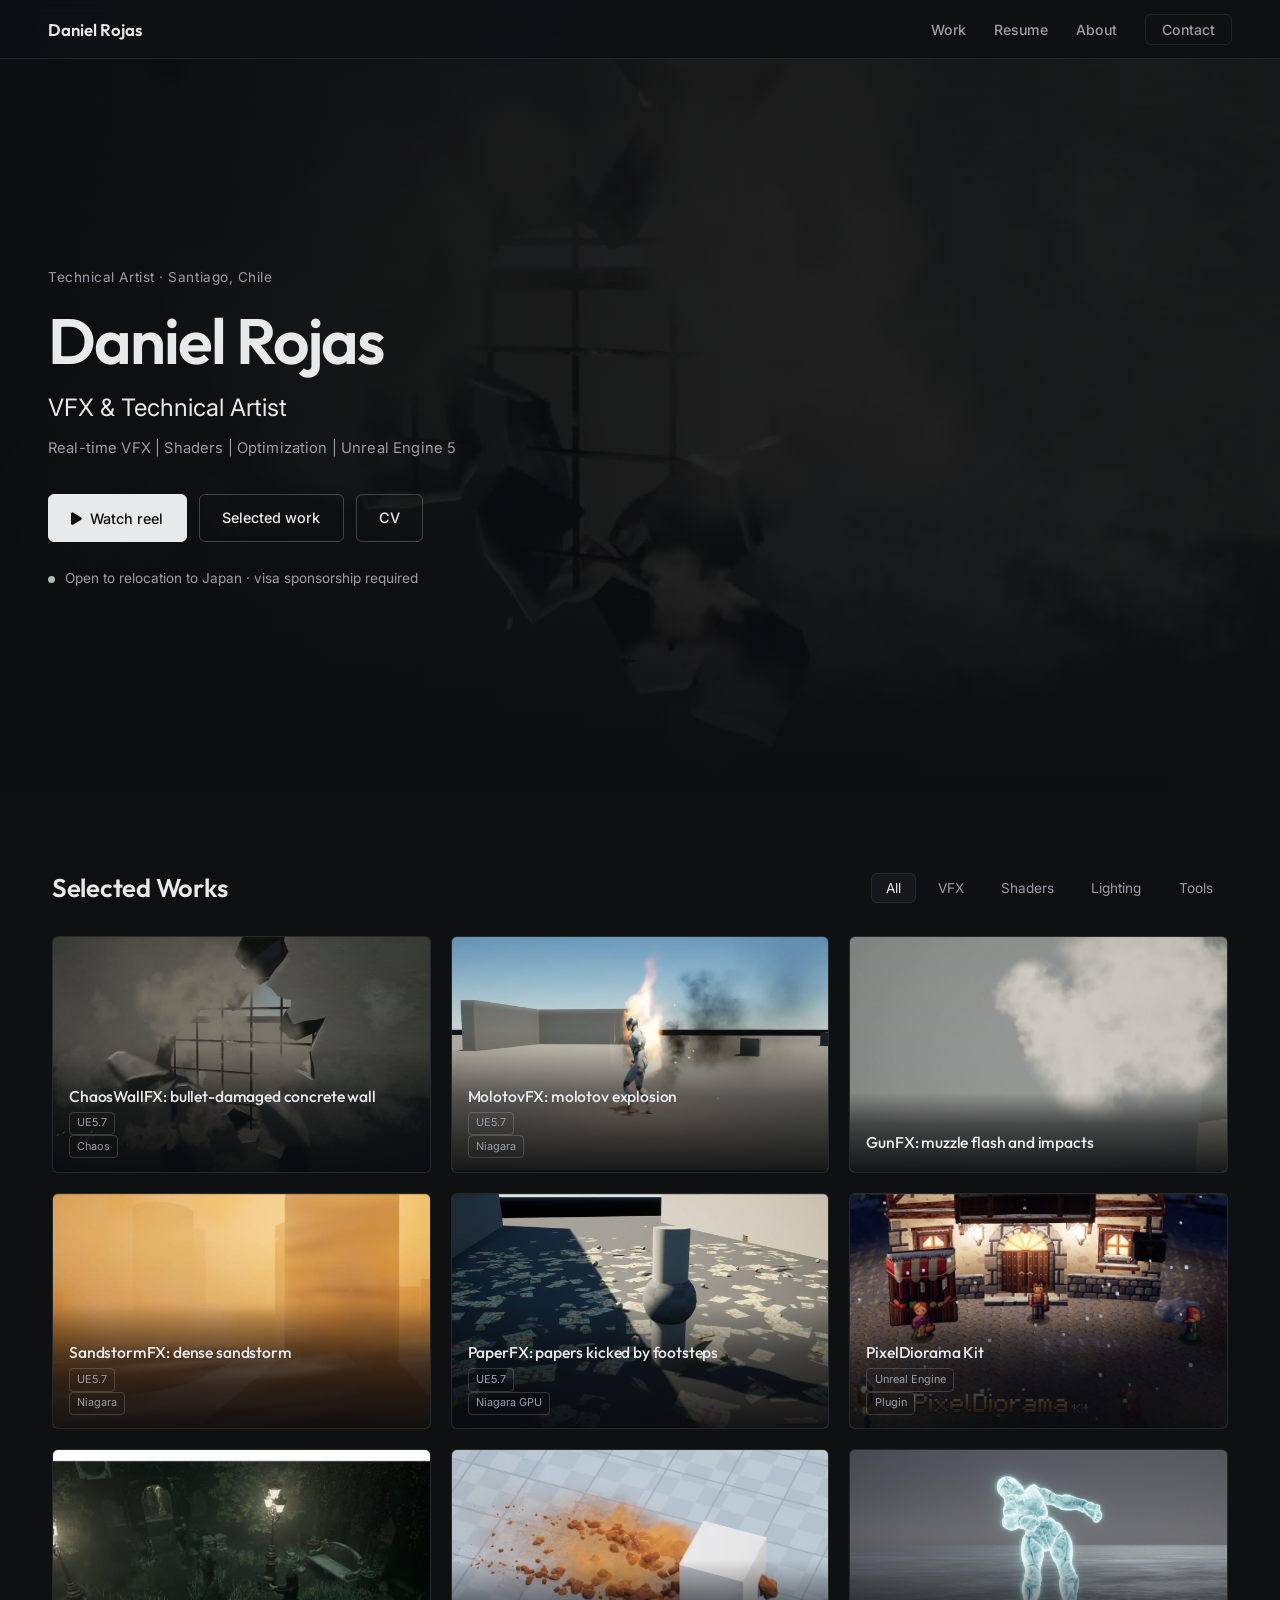
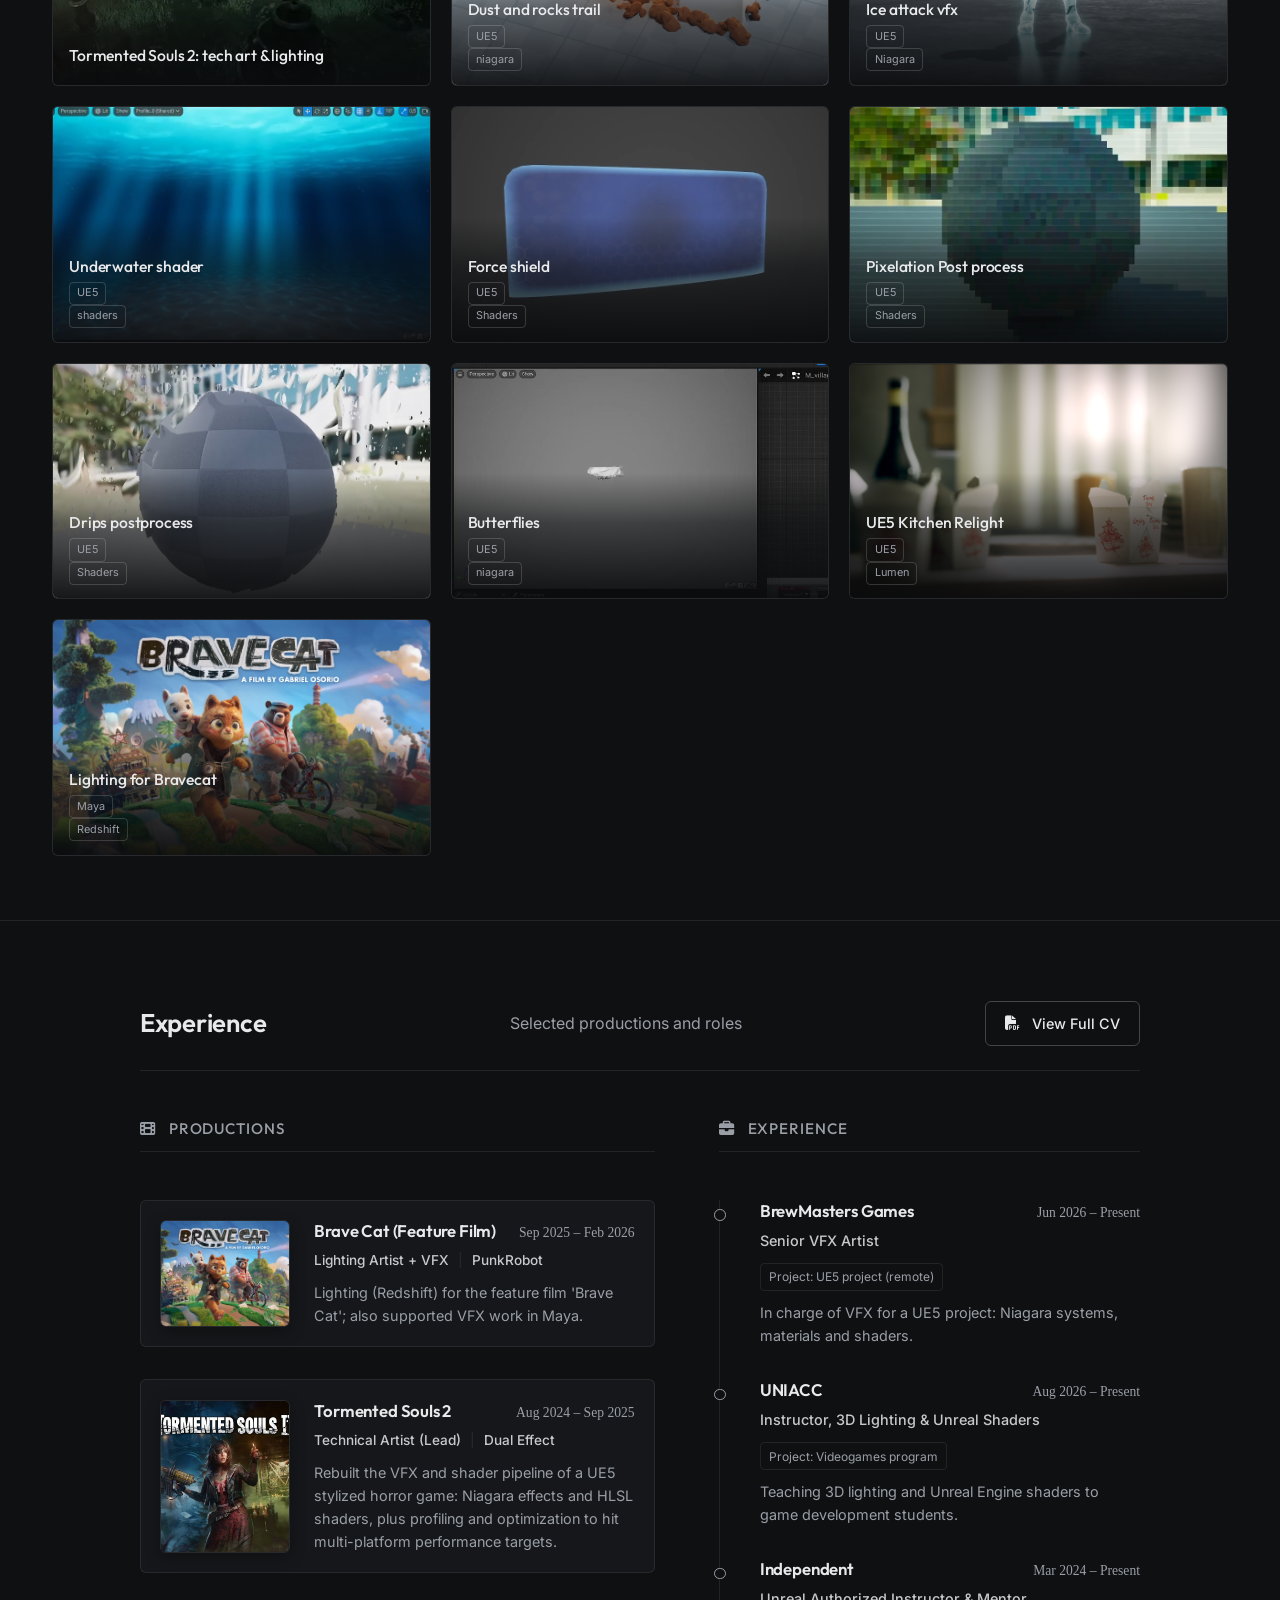
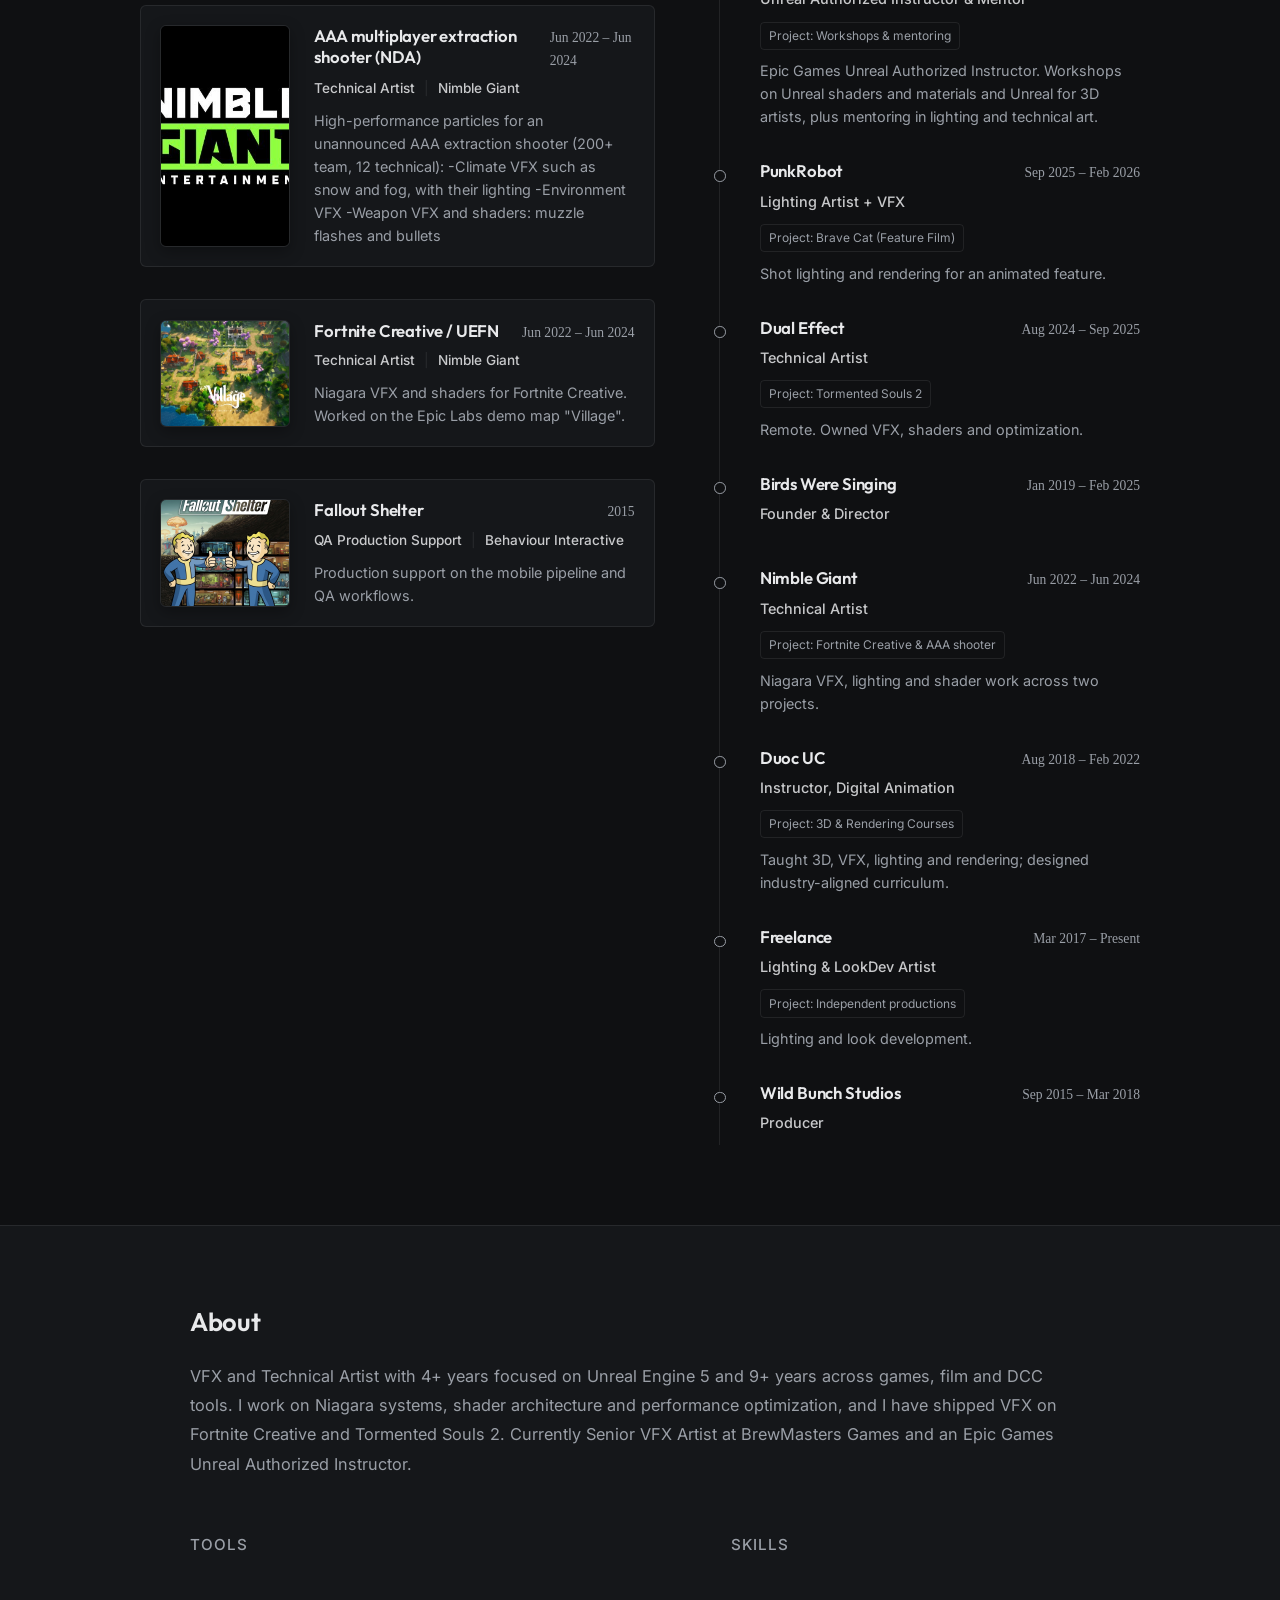
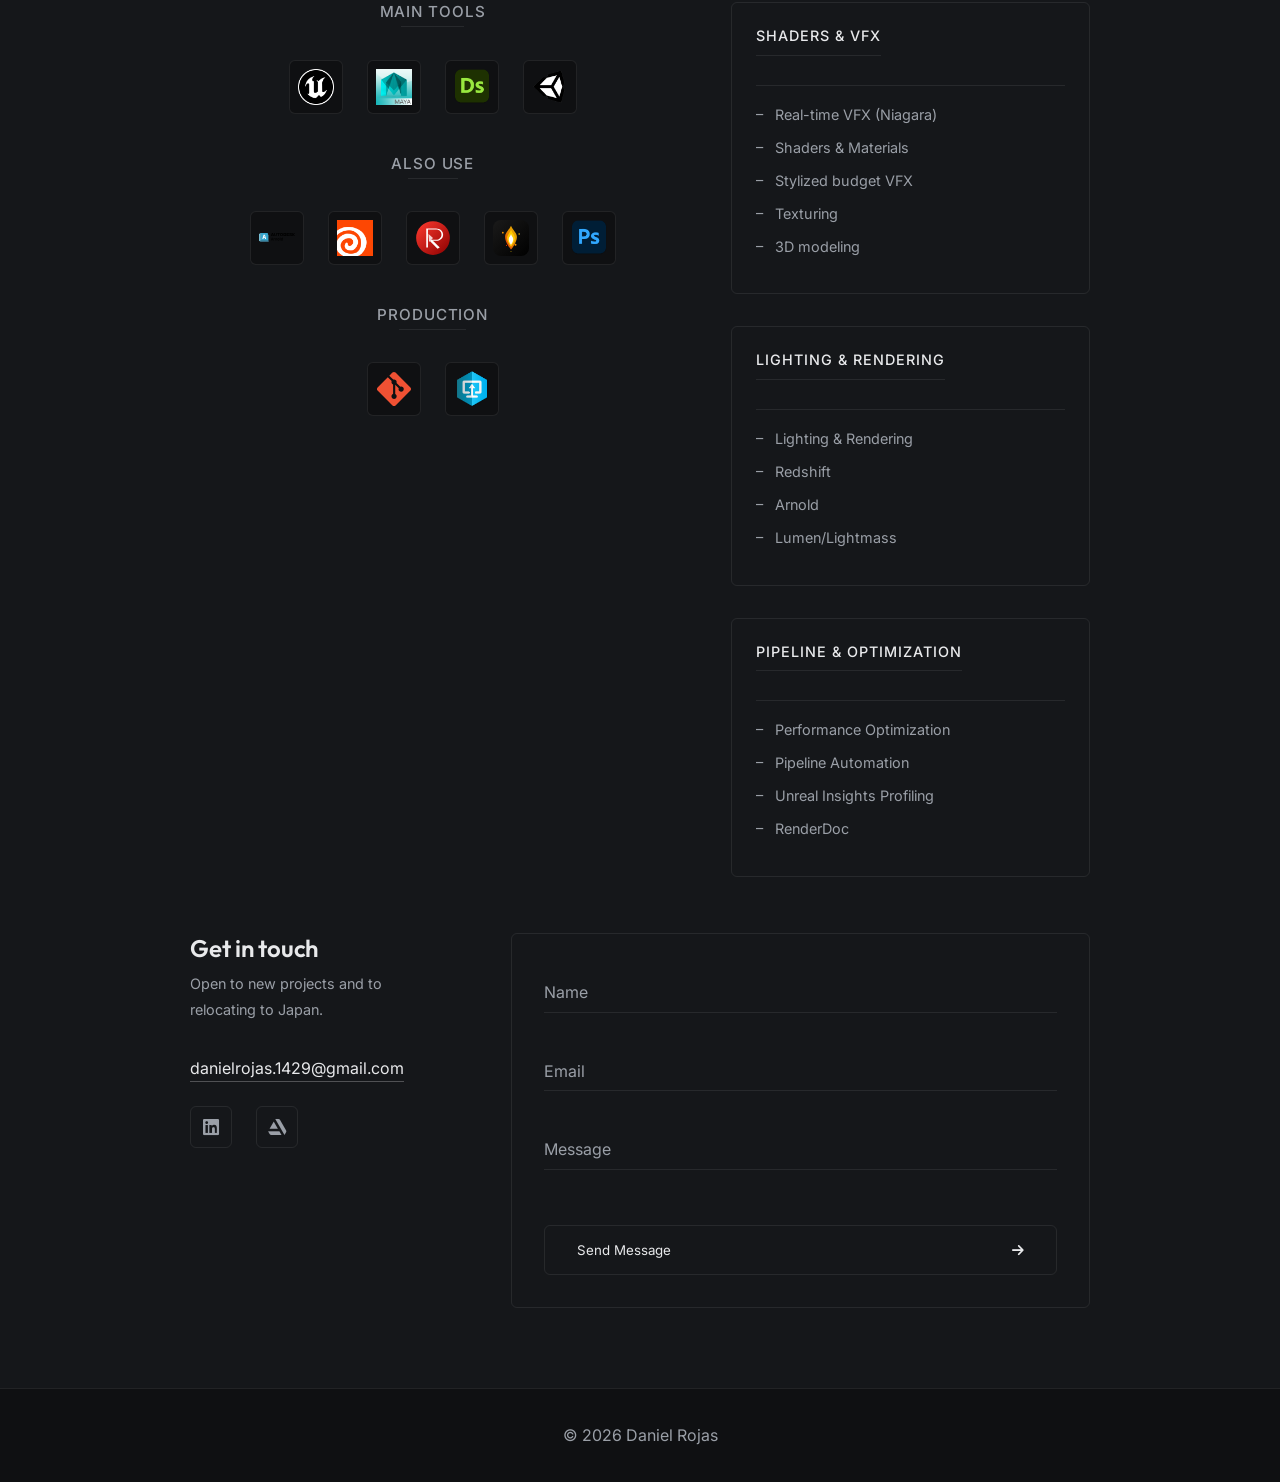
==== commit 740598b1: "Remove itch.io games, link and Games filter from the site Co-Authored-By: Claude Sonnet 5.5 <noreply" ====
--- a/index.html
+++ b/index.html
@@ -93,7 +93,6 @@
           <button class="filter-btn" data-filter="shaders">Shaders</button>
           <button class="filter-btn" data-filter="lighting">Lighting</button>
           <button class="filter-btn" data-filter="tools">Tools</button>
-          <button class="filter-btn" data-filter="games">Games</button>
         </div>
       </div>
 
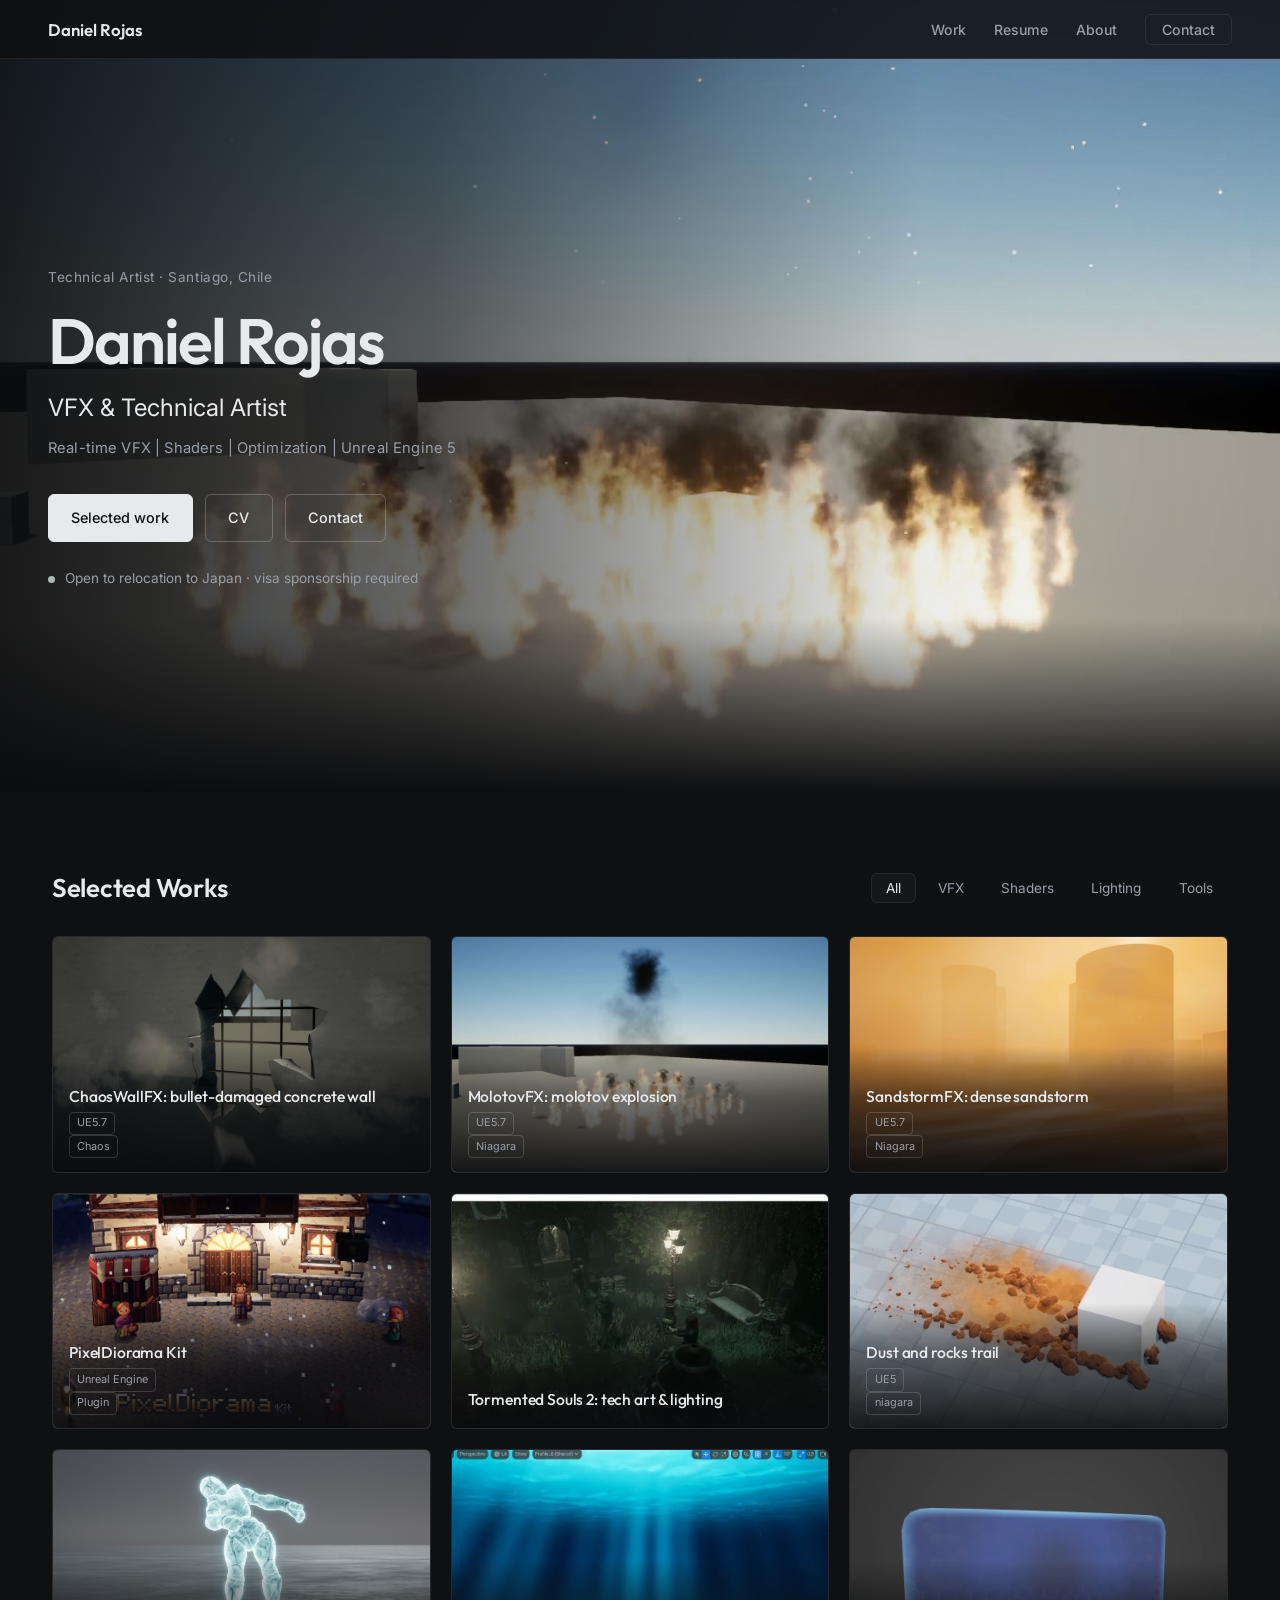
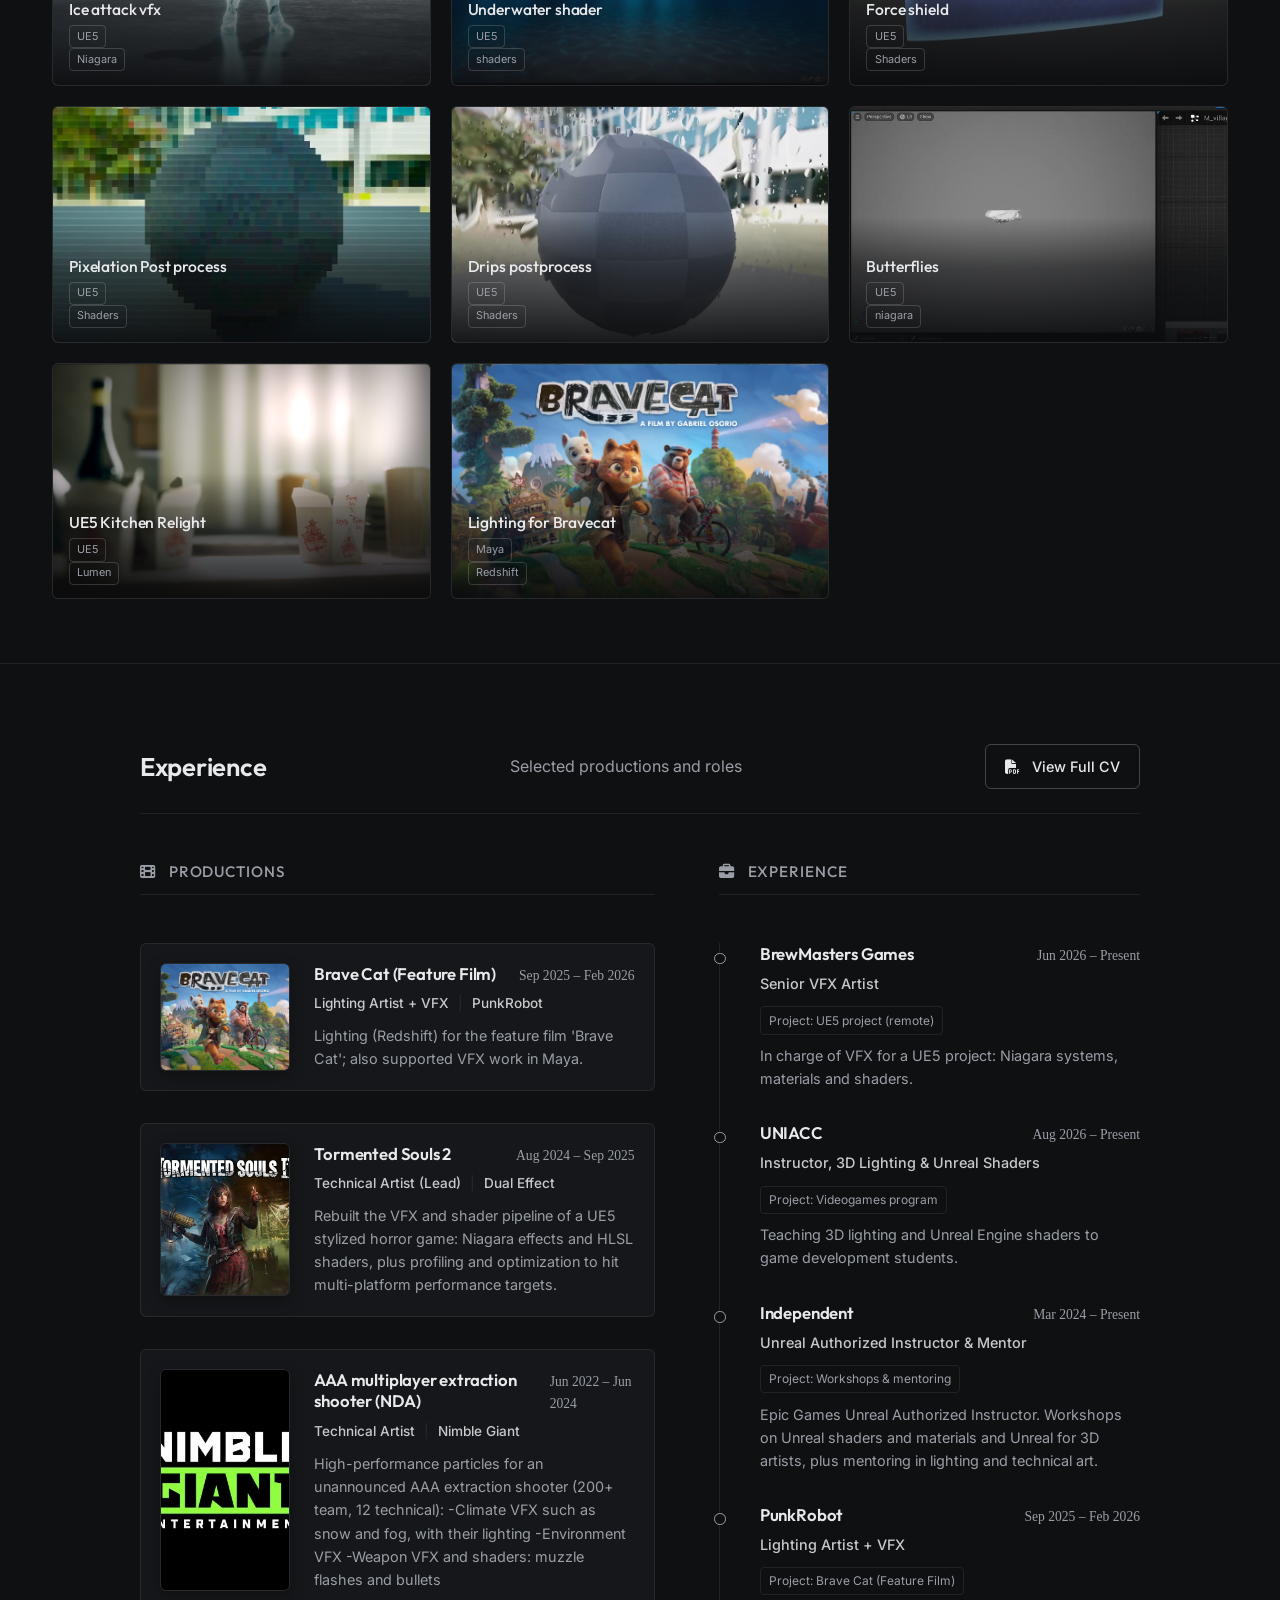
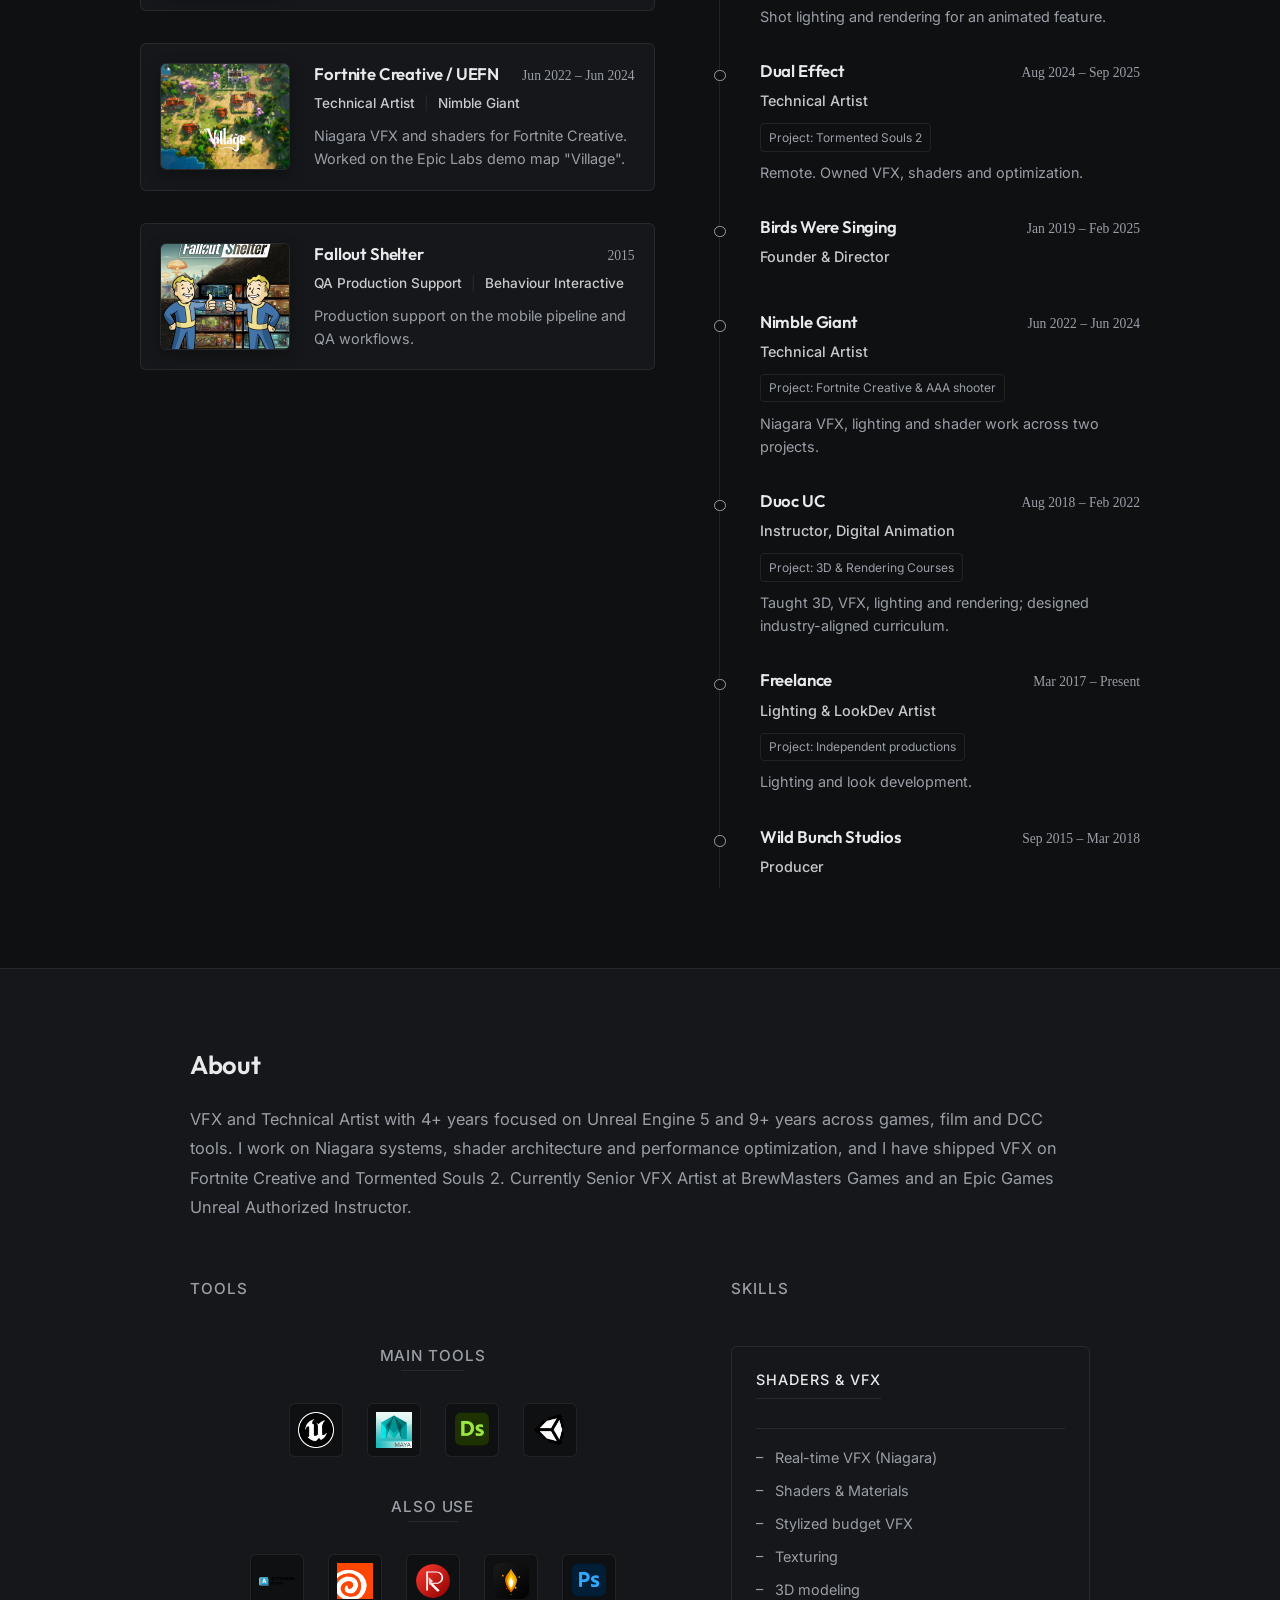
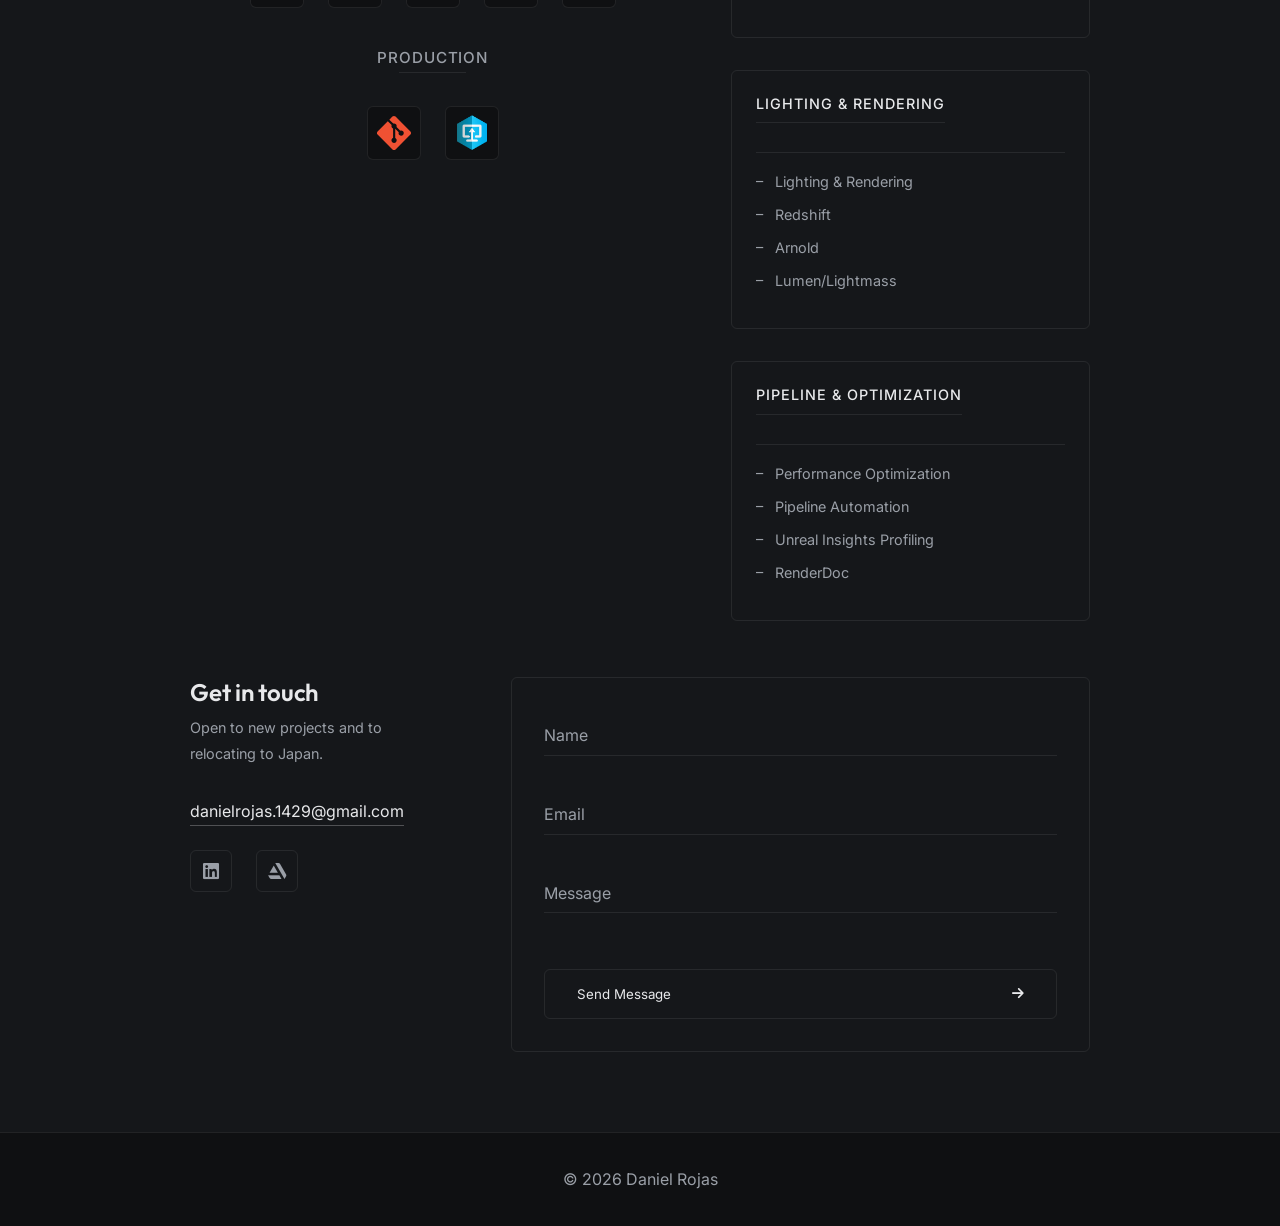
==== commit d420731b: "Use new 1080p Unreal renders; page itself acts as the reel - Hero loop and project videos rebuilt fr" ====
--- a/index.html
+++ b/index.html
@@ -12,13 +12,13 @@
   <meta property="og:type" content="website">
   <meta property="og:site_name" content="Daniel Rojas">
   <meta property="og:title" content="Daniel Rojas | VFX &amp; Technical Artist">
-  <meta property="og:description" content="Niagara VFX, shaders, lighting and optimization in Unreal Engine 5. Watch the reel.">
+  <meta property="og:description" content="Niagara VFX, shaders, lighting and optimization in Unreal Engine 5.">
   <meta property="og:url" content="https://danielrojas.xyz/">
-  <meta property="og:image" content="https://danielrojas.xyz/assets/reel/reel-poster.jpg">
+  <meta property="og:image" content="https://danielrojas.xyz/assets/reel/og.jpg">
   <meta name="twitter:card" content="summary_large_image">
   <meta name="twitter:title" content="Daniel Rojas | VFX &amp; Technical Artist">
   <meta name="twitter:description" content="Niagara VFX, shaders, lighting and optimization in Unreal Engine 5.">
-  <meta name="twitter:image" content="https://danielrojas.xyz/assets/reel/reel-poster.jpg">
+  <meta name="twitter:image" content="https://danielrojas.xyz/assets/reel/og.jpg">
   <!-- Font Awesome -->
   <link rel="stylesheet" href="https://cdnjs.cloudflare.com/ajax/libs/font-awesome/6.4.0/css/all.min.css">
   <!-- Google Fonts -->
@@ -30,7 +30,7 @@
   <!-- Favicon -->
   <link rel="icon" type="image/png" href="favicon.png">
   <link rel="stylesheet" href="style.css?v=10">
-  <link rel="stylesheet" href="theme.css?v=1">
+  <link rel="stylesheet" href="theme.css?v=2">
 </head>
 
 <body>
@@ -68,9 +68,9 @@
           <p class="subtitle" id="hero-subtitle">VFX &amp; Technical Artist</p>
           <p class="mini-subtitle" id="hero-specialties">Real-time VFX | Shaders | Optimization | Unreal Engine 5</p>
           <div class="hero-buttons">
-            <button type="button" id="watch-reel" class="btn"><i class="fa-solid fa-play"></i>&nbsp; Watch reel</button>
-            <a href="#work" class="btn btn-outline">Selected work</a>
+            <a href="#work" class="btn">Selected work</a>
             <a href="DanielRojas_CV_2026.pdf" class="btn btn-outline" target="_blank" rel="noopener">CV</a>
+            <a href="#contact" class="btn btn-outline">Contact</a>
           </div>
           <p class="availability">Open to relocation to Japan &middot; visa sponsorship required</p>
         </div>
@@ -201,15 +201,6 @@
     </div>
   </footer>
 
-  <!-- Public reel -->
-  <div id="reel-modal" class="reel-modal" role="dialog" aria-label="Reel">
-    <div class="reel-box">
-      <button type="button" class="reel-close" aria-label="Close">&times;</button>
-      <video data-src="assets/reel/reel.mp4" poster="assets/reel/reel-poster.jpg" controls playsinline
-        preload="none"></video>
-    </div>
-  </div>
-
   <!-- Modal System -->
   <div id="project-modal" class="modal">
     <div class="modal-content">
@@ -368,7 +359,7 @@
   </div>
 
   <script src="script.js?v=13"></script>
-  <script src="site.js?v=1"></script>
+  <script src="site.js?v=2"></script>
 </body>
 
 </html>
--- a/theme.css
+++ b/theme.css
@@ -57,15 +57,15 @@
     width: 100%;
     height: 100%;
     object-fit: cover;
-    opacity: 0.42;
-    filter: saturate(0.8);
+    opacity: 1;
+    filter: saturate(0.9);
 }
 .hero-shade {
     position: absolute;
     inset: 0;
     background:
-        linear-gradient(90deg, rgba(11, 12, 14, 0.92) 0%, rgba(11, 12, 14, 0.6) 55%, rgba(11, 12, 14, 0.35) 100%),
-        linear-gradient(0deg, #0f1012 0%, rgba(15, 16, 18, 0) 30%);
+        linear-gradient(90deg, rgba(11, 12, 14, 0.9) 0%, rgba(11, 12, 14, 0.62) 34%, rgba(11, 12, 14, 0.08) 72%, rgba(11, 12, 14, 0) 100%),
+        linear-gradient(0deg, #0f1012 0%, rgba(15, 16, 18, 0) 22%);
 }
 .hero-container { max-width: 1200px; padding: 0; }
 .hero-split { align-items: flex-start; text-align: left; margin: 0; max-width: 680px; }
@@ -215,24 +215,15 @@
 .toggle-btn { text-transform: none; font-weight: 500; font-size: 0.78rem; }
 .toggle-btn.active { background: var(--text-primary); }
 
-/* Reel modal */
-.reel-modal {
-    display: none;
-    position: fixed;
+/* Muted preview that plays while hovering a project card */
+.card-preview {
+    position: absolute;
     inset: 0;
-    z-index: 3000;
-    background: rgba(8, 9, 10, 0.94);
-    align-items: center;
-    justify-content: center;
-    padding: 1.5rem;
-}
-.reel-modal.open { display: flex; }
-.reel-box { position: relative; width: min(1100px, 100%); }
-.reel-box video { width: 100%; max-height: 82vh; background: #000; border-radius: 6px; display: block; }
-.reel-close {
-    position: absolute; top: -2.4rem; right: 0;
-    background: transparent; border: none; color: var(--text-primary);
-    font-size: 1.8rem; line-height: 1; cursor: pointer;
+    width: 100%;
+    height: 100%;
+    object-fit: cover;
+    z-index: 1;
+    pointer-events: none;
 }
 
 /* ---------- Scroll reveal: subtler ---------- */
